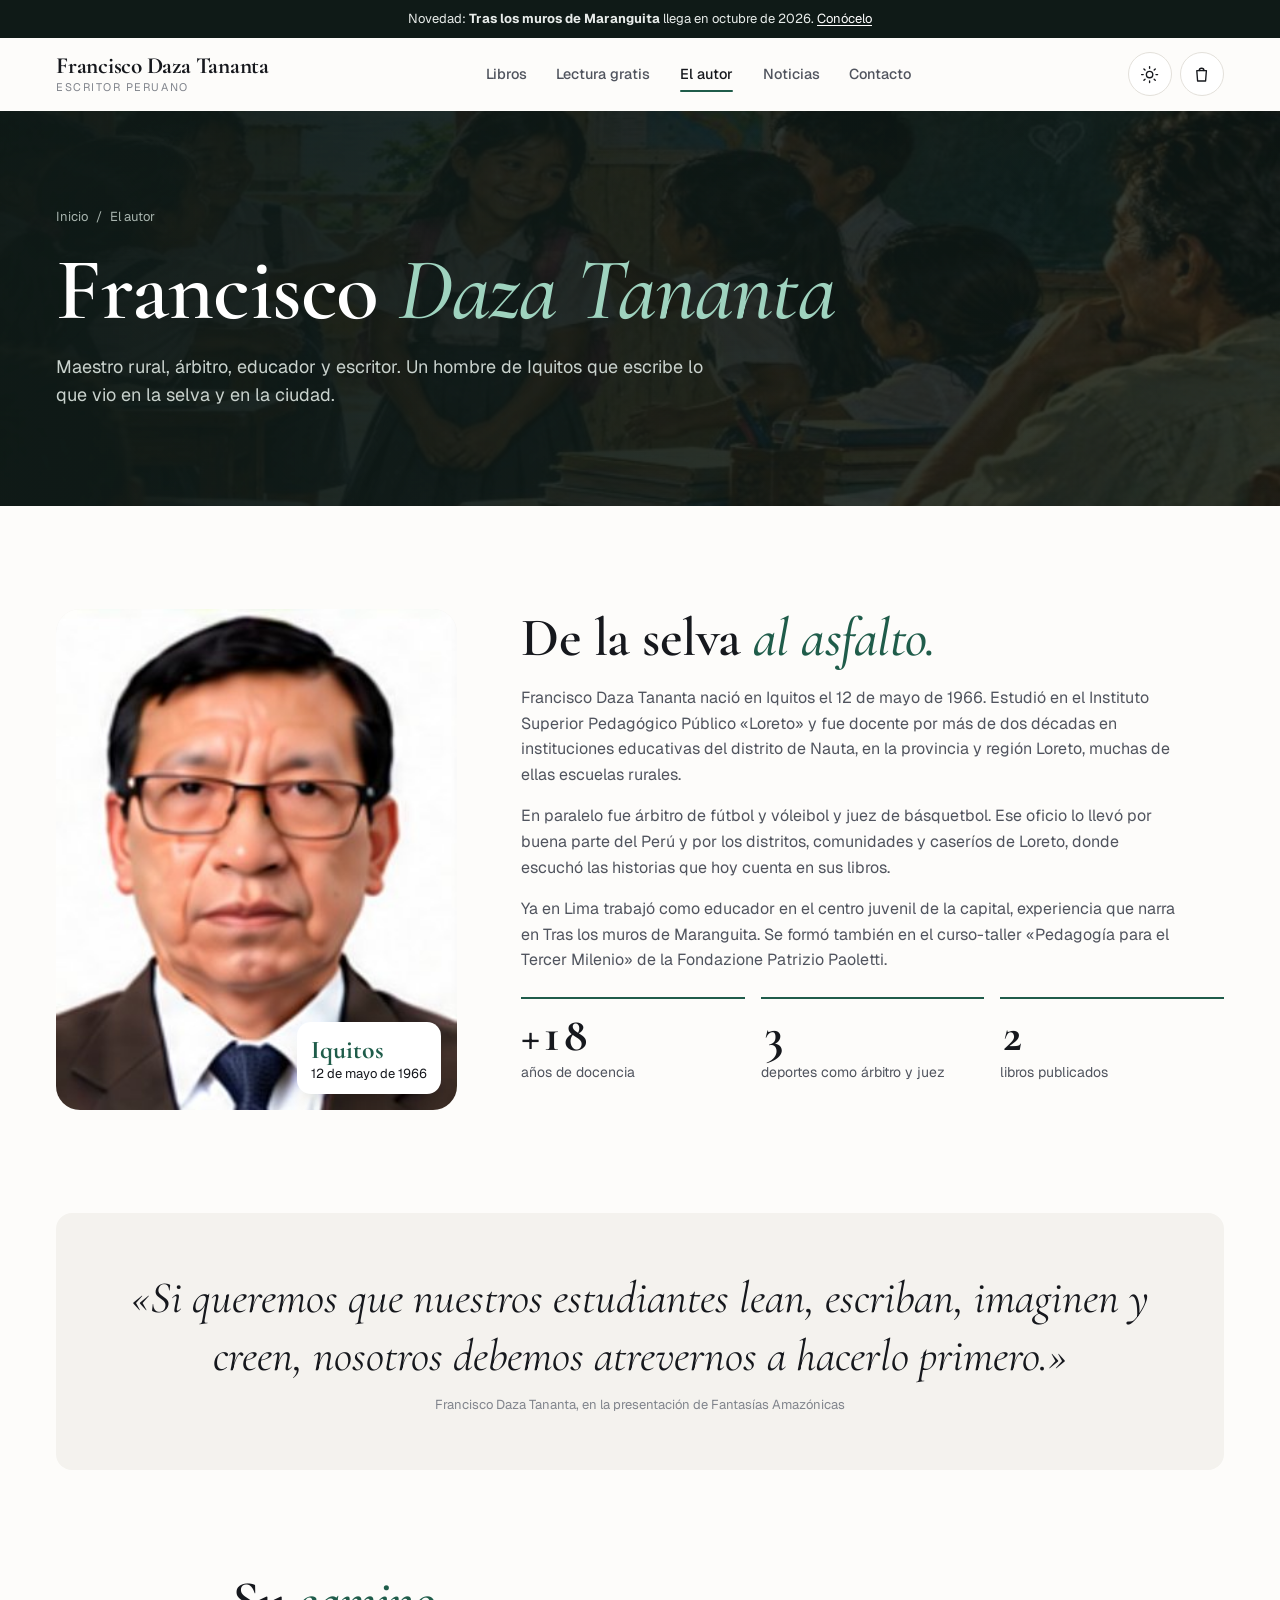
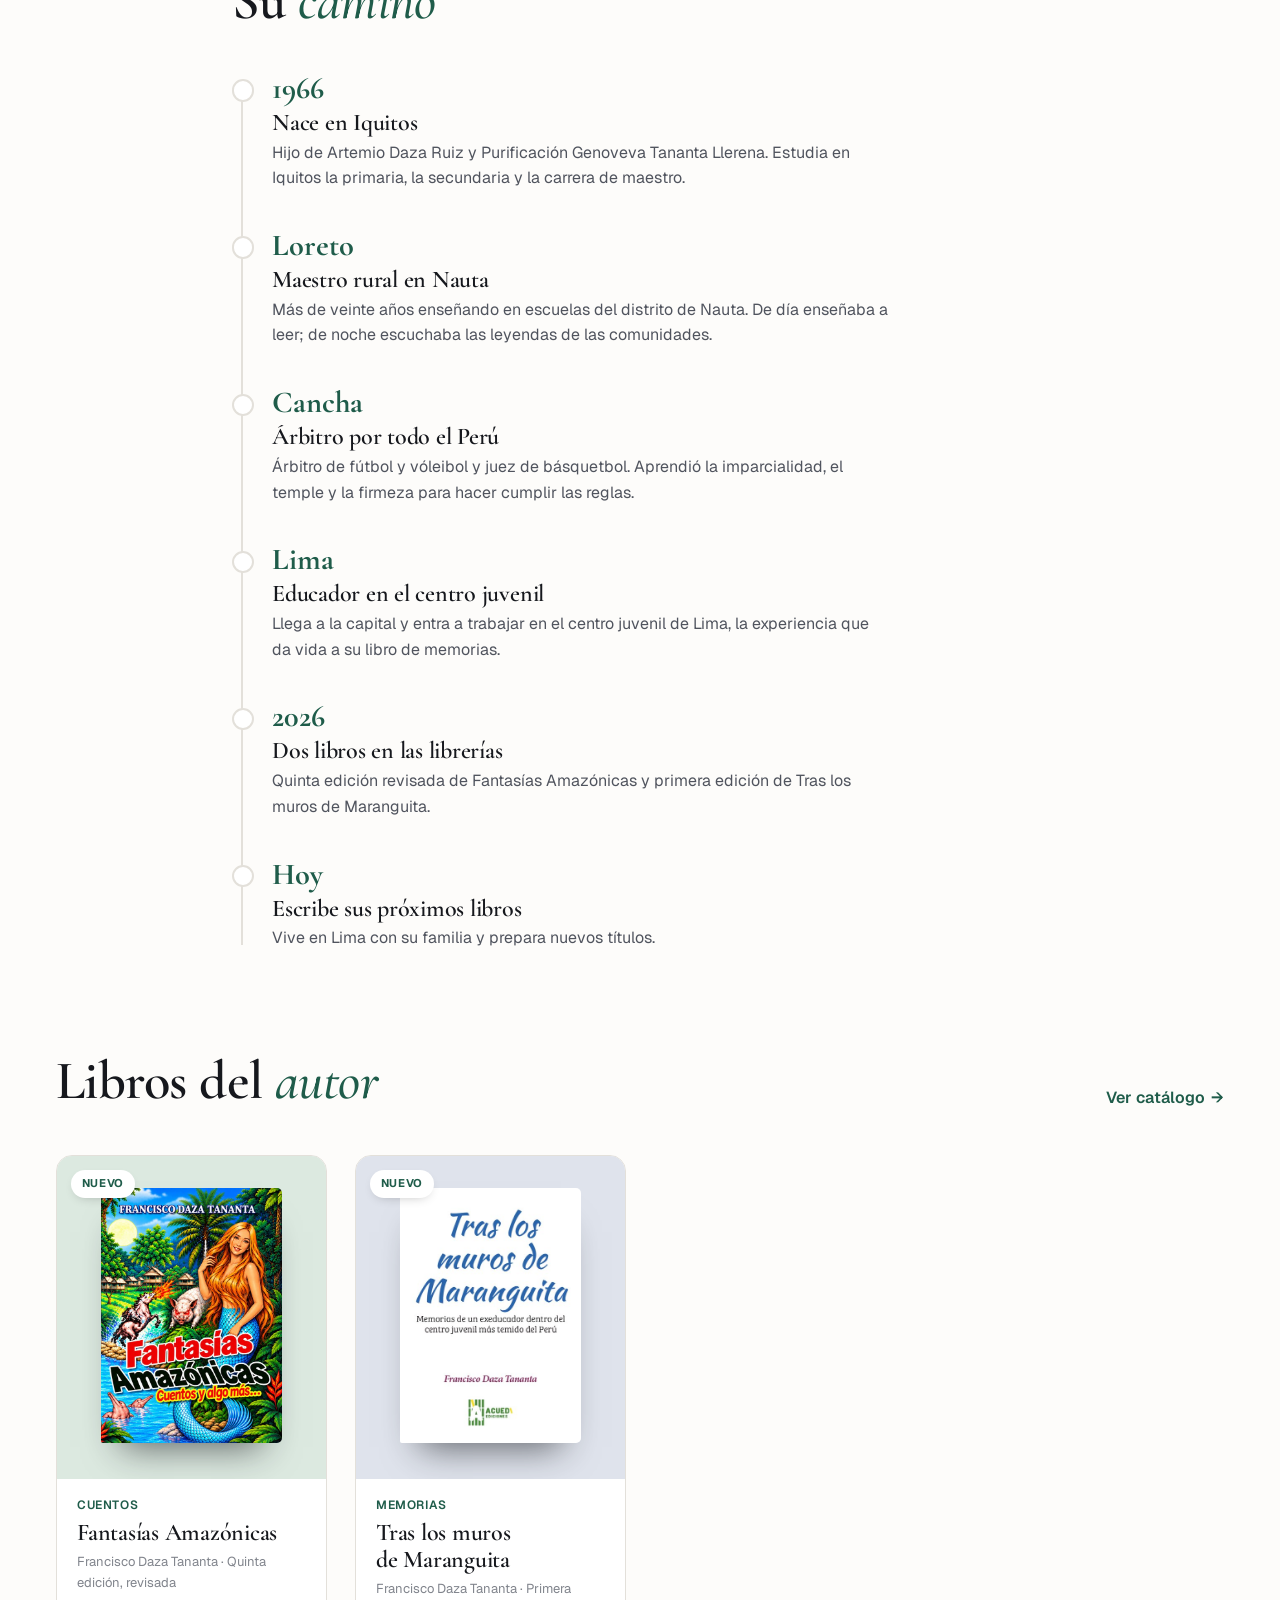
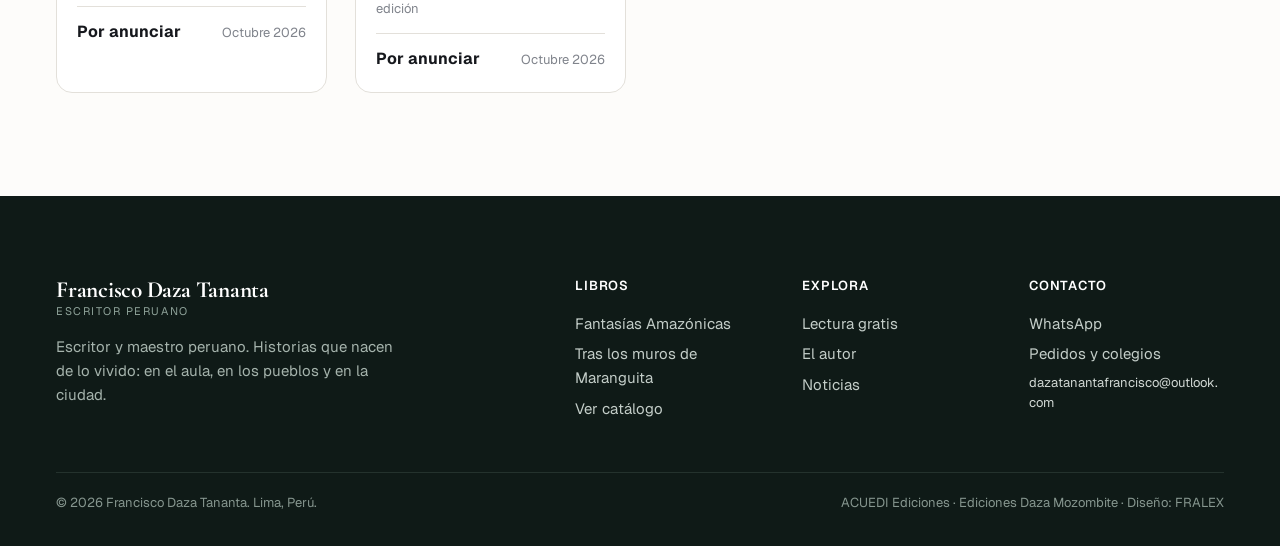
==== autor.html @ 6473852d "Corrige errores visuales, táctiles y de animación Arregla la franja de ventajas en celular, los boto" ====
<!doctype html>
<html lang="es">
<head>
<meta charset="utf-8">
<meta name="viewport" content="width=device-width, initial-scale=1, viewport-fit=cover">
<title>El autor · Francisco Daza Tananta</title>
<meta name="description" content="Biografía de Francisco Daza Tananta: maestro rural de Loreto, árbitro, educador y escritor.">
<meta property="og:title" content="El autor · Francisco Daza Tananta">
<meta property="og:description" content="Biografía de Francisco Daza Tananta: maestro rural de Loreto, árbitro, educador y escritor.">
<meta property="og:image" content="assets/img/francisco-daza-tananta.jpg">
<link rel="icon" href="data:image/svg+xml,%3Csvg xmlns='http://www.w3.org/2000/svg' viewBox='0 0 64 64'%3E%3Crect width='64' height='64' rx='14' fill='%231F5C4A'/%3E%3Ctext x='32' y='44' font-family='Georgia' font-size='34' font-style='italic' fill='white' text-anchor='middle'%3EF%3C/text%3E%3C/svg%3E">
<link rel="preconnect" href="https://fonts.googleapis.com">
<link rel="preconnect" href="https://fonts.gstatic.com" crossorigin>
<link rel="stylesheet" href="https://fonts.googleapis.com/css2?family=Cormorant+Garamond:ital,wght@0,500;0,600;0,700;1,500;1,600&family=EB+Garamond:ital,wght@0,400;1,400&family=Geist:wght@400;500;600;700&display=swap">
<link rel="stylesheet" href="assets/css/styles.css">
<script>try{var t=localStorage.getItem("fdt-tema");if(t)document.documentElement.setAttribute("data-theme",t);}catch(e){}</script>
<meta name="page" content="autor">
</head>
<body data-page="autor">
<div id="topSentinel" style="position:absolute;top:0;height:1px;width:1px"></div>
<div class="notice">Novedad: <b>Tras los muros de Maranguita</b> llega en octubre de 2026. <a href="libro.html#tras-los-muros-de-maranguita">Conócelo</a></div>
<header class="nav">
  <div class="wrap">
    <a class="logo" href="index.html"><b>Francisco Daza Tananta</b><span>Escritor peruano</span></a>
    <nav class="menu" aria-label="Principal"><a href="libros.html">Libros</a><a href="leer.html">Lectura gratis</a><a href="autor.html" aria-current="page">El autor</a><a href="noticias.html">Noticias</a><a href="contacto.html">Contacto</a></nav>
    <div class="tools">
      <button class="icon-btn theme-btn" type="button" data-theme-toggle aria-label="Cambiar entre modo claro y oscuro"><svg class="sun" viewBox="0 0 24 24" fill="none" stroke="currentColor" stroke-width="1.7" stroke-linecap="round"><circle cx="12" cy="12" r="4"/><path d="M12 2v2M12 20v2M4.9 4.9l1.4 1.4M17.7 17.7l1.4 1.4M2 12h2M20 12h2M4.9 19.1l1.4-1.4M17.7 6.3l1.4-1.4"/></svg><svg class="moon" viewBox="0 0 24 24" fill="none" stroke="currentColor" stroke-width="1.7" stroke-linecap="round" stroke-linejoin="round"><path d="M20 14.5A8 8 0 1 1 9.5 4a6.5 6.5 0 0 0 10.5 10.5z"/></svg></button>
      <button class="icon-btn" type="button" data-open-drawer="bag" aria-label="Ver mi pedido"><svg viewBox="0 0 24 24" fill="none" stroke="currentColor" stroke-width="1.7" stroke-linecap="round" stroke-linejoin="round"><path d="M6 7h12l-1 13H7L6 7z"/><path d="M9 7a3 3 0 0 1 6 0"/></svg><span class="count" id="bagCount">0</span></button>
      <button class="icon-btn burger" type="button" data-open-drawer="menu" aria-label="Abrir menú"><svg viewBox="0 0 24 24" fill="none" stroke="currentColor" stroke-width="1.8" stroke-linecap="round"><path d="M4 7h16M4 12h16M4 17h10"/></svg></button>
    </div>
  </div>
</header>
<div class="drawer" id="drawer-menu" inert>
  <div class="bd" data-close-drawer></div>
  <aside class="panel" aria-label="Menú">
    <div class="drawer-head"><h3>Menú</h3><button class="icon-btn" type="button" data-close-drawer aria-label="Cerrar"><svg viewBox="0 0 24 24" fill="none" stroke="currentColor" stroke-width="1.8" stroke-linecap="round"><path d="M6 6l12 12M18 6L6 18"/></svg></button></div>
    <nav class="mnav"><a href="index.html">Inicio<span>01</span></a><a href="libros.html">Libros<span>02</span></a><a href="leer.html">Lectura gratis<span>03</span></a><a href="autor.html" aria-current="page">El autor<span>04</span></a><a href="noticias.html">Noticias<span>05</span></a><a href="contacto.html">Contacto<span>06</span></a></nav>
    <div style="margin-top:auto;padding-top:2rem"><a class="btn btn-acc" style="width:100%" data-wa-general href="#">Escríbenos por WhatsApp</a></div>
  </aside>
</div>
<div class="drawer" id="drawer-bag" inert>
  <div class="bd" data-close-drawer></div>
  <aside class="panel" aria-label="Tu pedido">
    <div class="drawer-head"><h3>Tu pedido</h3><button class="icon-btn" type="button" data-close-drawer aria-label="Cerrar"><svg viewBox="0 0 24 24" fill="none" stroke="currentColor" stroke-width="1.8" stroke-linecap="round"><path d="M6 6l12 12M18 6L6 18"/></svg></button></div>
    <div class="bag-list" id="bagList"></div>
    <div class="bag-foot" id="bagFoot" hidden>
      <div class="bag-total"><span>Total</span><span id="bagTotal"></span></div>
      <p class="fine">Al enviar, se abre WhatsApp con tu pedido escrito. Ahí coordinamos el pago y la entrega.</p>
      <button class="btn btn-acc" type="button" id="sendOrder">Enviar pedido por WhatsApp</button>
      <button class="btn btn-line" type="button" data-close-drawer>Seguir viendo libros</button>
    </div>
  </aside>
</div>
<section class="phead"><img src="assets/img/escuela-rural.jpg" alt=""><div class="wrap"><nav class="crumbs" aria-label="Ruta"><a href="index.html">Inicio</a><span>/</span><span>El autor</span></nav><h1>Francisco <em>Daza Tananta</em></h1><p>Maestro rural, árbitro, educador y escritor. Un hombre de Iquitos que escribe lo que vio en la selva y en la ciudad.</p></div></section>
<main>
  <section class="sec"><div class="wrap author">
    <figure class="ph" style="margin:0" data-rv><img src="assets/img/francisco-daza-tananta.jpg" alt="Retrato de Francisco Daza Tananta."><div class="stamp"><b>Iquitos</b>12 de mayo de 1966</div></figure>
    <div data-rv data-d="1">
      <h2>De la selva <em>al asfalto.</em></h2>
      <div class="bio">
        <p>Francisco Daza Tananta nació en Iquitos el 12 de mayo de 1966. Estudió en el Instituto Superior Pedagógico Público «Loreto» y fue docente por más de dos décadas en instituciones educativas del distrito de Nauta, en la provincia y región Loreto, muchas de ellas escuelas rurales.</p>
        <p>En paralelo fue árbitro de fútbol y vóleibol y juez de básquetbol. Ese oficio lo llevó por buena parte del Perú y por los distritos, comunidades y caseríos de Loreto, donde escuchó las historias que hoy cuenta en sus libros.</p>
        <p>Ya en Lima trabajó como educador en el centro juvenil de la capital, experiencia que narra en Tras los muros de Maranguita. Se formó también en el curso-taller «Pedagogía para el Tercer Milenio» de la Fondazione Patrizio Paoletti.</p>
      </div>
      <div class="stats">
        <div><b data-count="20" data-pre="+">+20</b><span>años de docencia</span></div>
        <div><b data-count="3">3</b><span>deportes como árbitro y juez</span></div>
        <div><b data-nbooks data-count="2">2</b><span>libros publicados</span></div>
      </div>
    </div>
  </div></section>

  <section class="sec tight"><div class="wrap">
    <blockquote class="pull" data-rv style="font-size:clamp(1.8rem,3.6vw,2.8rem);padding:clamp(2rem,5vw,3.5rem);text-align:center">«Si queremos que nuestros estudiantes lean, escriban, imaginen y creen, nosotros debemos atrevernos a hacerlo primero.»<cite>Francisco Daza Tananta, en la presentación de Fantasías Amazónicas</cite></blockquote>
  </div></section>

  <section class="sec tight"><div class="wrap" style="max-width:56rem">
    <div class="sec-head" data-rv><div><h2>Su <em>camino</em></h2></div></div>
    <div class="timeline" id="timeline"><div class="fill"></div>
      <div class="t-item"><b>1966</b><h3>Nace en Iquitos</h3><p>Hijo de Artemio Daza Ruiz y Purificación Genoveva Tananta Llerena. Estudia en Iquitos la primaria, la secundaria y la carrera de maestro.</p></div>
      <div class="t-item"><b>Loreto</b><h3>Maestro rural en Nauta</h3><p>Más de veinte años enseñando en escuelas del distrito de Nauta. De día enseñaba a leer; de noche escuchaba las leyendas de las comunidades.</p></div>
      <div class="t-item"><b>Cancha</b><h3>Árbitro por todo el Perú</h3><p>Árbitro de fútbol y vóleibol y juez de básquetbol. Aprendió la imparcialidad, el temple y la firmeza para hacer cumplir las reglas.</p></div>
      <div class="t-item"><b>Lima</b><h3>Educador en el centro juvenil</h3><p>Llega a la capital y entra a trabajar en el centro juvenil de Lima, la experiencia que da vida a su libro de memorias.</p></div>
      <div class="t-item"><b>2026</b><h3>Dos libros en las librerías</h3><p>Quinta edición revisada de Fantasías Amazónicas y primera edición de Tras los muros de Maranguita.</p></div>
      <div class="t-item"><b>Hoy</b><h3>Escribe sus próximos libros</h3><p>Vive en Lima con su familia y prepara nuevos títulos.</p></div>
    </div>
  </div></section>

  <section class="sec tight"><div class="wrap">
    <div class="sec-head" data-rv><div><h2>Libros del <em>autor</em></h2></div><a class="link" href="libros.html">Ver catálogo <span class="ar">→</span></a></div>
    <div class="grid" id="autorBooks"></div>
  </div></section>
</main>
<footer>
  <div class="wrap">
    <div class="foot-top">
      <div><a class="logo" href="index.html"><b>Francisco Daza Tananta</b><span>Escritor peruano</span></a><p>Escritor y maestro peruano. Historias que nacen de lo vivido: en el aula, en los pueblos y en la ciudad.</p></div>
      <div><h5>Libros</h5><div data-books-list></div><a href="libros.html">Ver catálogo</a></div>
      <div><h5>Explora</h5><a href="leer.html">Lectura gratis</a><a href="autor.html">El autor</a><a href="noticias.html">Noticias</a></div>
      <div><h5>Contacto</h5><a data-wa-general href="#">WhatsApp</a><a href="contacto.html">Pedidos y colegios</a><code data-mail></code></div>
    </div>
    <div class="foot-bottom"><span>© 2026 Francisco Daza Tananta. Lima, Perú.</span><span>ACUEDI Ediciones · Ediciones Daza Mozombite · Diseño: FRALEX</span></div>
  </div>
</footer>
<button class="totop" id="totop" type="button" aria-label="Volver arriba">↑</button>
<div class="toast" id="toast" role="status" aria-live="polite"></div>
<script src="assets/js/data.js"></script>
<script src="assets/js/app.js"></script>
</body>
</html>
---- assets/css/styles.css ----
/* =====================================================================
   ESTILOS DE LA WEB · Libros de Francisco Daza Tananta
   Librería de autor: clara, limpia, un acento verde selva.
   Radios: botones e inputs en píldora, tarjetas 16px, paneles 24px.
   ===================================================================== */

:root{
  --bg:#FDFCFA;
  --bg-2:#F4F2EE;
  --bg-3:#EAE7E1;
  --fg:#16181D;
  --fg-2:#50545E;
  --fg-3:#80848C;
  --line:#E3E0DA;
  --acc:#1F5C4A;        /* verde selva: único acento */
  --acc-hi:#174A3B;
  --acc-soft:#E3EEE8;
  --night:#0F1A17;      /* noche amazónica para bandas oscuras */
  --f-display:"Cormorant Garamond","Iowan Old Style","Palatino Linotype",Georgia,serif;
  --f-body:"Geist","Helvetica Neue",Arial,sans-serif;
  --f-read:"EB Garamond","Iowan Old Style",Georgia,serif;
  --ease:cubic-bezier(.16,1,.3,1);
  --ease-out:cubic-bezier(.23,1,.32,1);
  --ease-in-out:cubic-bezier(.77,0,.175,1);
  --surface:#FFFFFF;    /* tarjetas y campos */
  --line-2:var(--line-2);
  --acc-tx:#1F5C4A;     /* acento para textos */
  --inv-bg:#16181D; --inv-fg:#FFFFFF;
  --nav-bg:rgba(253,252,250,.92);
  --shadow:rgba(22,24,29,.4);
  --r-card:16px; --r-panel:24px;
  color-scheme:light;
}
/* ---------- Modo oscuro ---------- */
@media (prefers-color-scheme: dark){
  :root:not([data-theme="light"]){
    --bg:#0F1412; --bg-2:#161C19; --bg-3:#1E2622; --fg:#ECEFEC; --fg-2:#AAB3AE; --fg-3:#7F8984;
    --line:#26302B; --line-2:#3A4640; --surface:#151B18; --acc:#2A7A60; --acc-hi:#33906F; --acc-soft:#16261F; --acc-tx:#8FD0B5;
    --inv-bg:#ECEFEC; --inv-fg:#0F1412; --nav-bg:rgba(15,20,18,.88); --shadow:rgba(0,0,0,.7); color-scheme:dark;
  }
}
:root[data-theme="dark"]{
  --bg:#0F1412; --bg-2:#161C19; --bg-3:#1E2622; --fg:#ECEFEC; --fg-2:#AAB3AE; --fg-3:#7F8984;
  --line:#26302B; --line-2:#3A4640; --surface:#151B18; --acc:#2A7A60; --acc-hi:#33906F; --acc-soft:#16261F; --acc-tx:#8FD0B5;
  --inv-bg:#ECEFEC; --inv-fg:#0F1412; --nav-bg:rgba(15,20,18,.88); --shadow:rgba(0,0,0,.7); color-scheme:dark;
}
html{transition:background-color .4s}
body{transition:background-color .4s,color .4s}

*{box-sizing:border-box}
html{scroll-behavior:smooth;scroll-padding-top:6rem}
body{margin:0;background:var(--bg);color:var(--fg);font-family:var(--f-body);font-size:1rem;line-height:1.6;-webkit-font-smoothing:antialiased;animation:pagein .35s ease-out}
@keyframes pagein{from{opacity:0}to{opacity:1}}
body::before{content:"";position:fixed;inset:0 0 auto;height:env(safe-area-inset-top,0px);z-index:90;background:var(--bg)}
a{color:inherit;text-decoration:none}
img{display:block;max-width:100%}
main{overflow-x:clip}
h1,h2,h3,h4{font-family:var(--f-display);font-weight:600;margin:0;line-height:1.05;letter-spacing:-.01em;text-wrap:balance}
h1 em,h2 em,h3 em{font-style:italic;font-weight:500;color:var(--acc-tx)}
p{margin:0}
button{font:inherit}
:focus-visible{outline:2px solid var(--acc);outline-offset:3px;border-radius:8px}
[hidden]{display:none!important}

.wrap{max-width:78rem;margin:0 auto;padding-left:max(20px,env(safe-area-inset-left,0px));padding-right:max(20px,env(safe-area-inset-right,0px))}
@media (min-width:768px){.wrap{padding-left:max(40px,env(safe-area-inset-left,0px));padding-right:max(40px,env(safe-area-inset-right,0px))}}
.sec{padding-block:clamp(4rem,8vw,6.5rem)}
.sec.tight{padding-top:0}
.kicker{font-size:.8125rem;font-weight:600;letter-spacing:.06em;text-transform:uppercase;color:var(--acc-tx)}
.muted{color:var(--fg-2)}
.lead{font-size:1.125rem;color:var(--fg-2);max-width:56ch}
.sec-head{display:flex;justify-content:space-between;align-items:end;gap:1.25rem;flex-wrap:wrap;margin-bottom:clamp(1.75rem,4vw,2.75rem)}
.sec-head h2{font-size:clamp(2.1rem,4.4vw,3.4rem)}
.sec-head .lead{max-width:52ch}
.sec-head:has(.lead){flex-direction:column;align-items:flex-start;gap:.9rem}
.link{font-weight:600;color:var(--acc-tx);display:inline-flex;align-items:center;gap:.4rem}
.link .ar{transition:transform 200ms var(--ease-out)}
@media (hover:hover){.link:hover .ar{transform:translateX(4px)}}

/* ---------- Botones ---------- */
.btn{display:inline-flex;align-items:center;justify-content:center;gap:.55rem;min-height:3.1rem;padding:0 1.4rem;border-radius:999px;font:600 .9375rem var(--f-body);line-height:1.2;white-space:nowrap;cursor:pointer;border:1px solid transparent;transition:transform 160ms var(--ease-out),background-color 200ms ease,border-color 200ms ease,color 200ms ease,box-shadow 200ms ease;position:relative}
.btn:active{transform:scale(.97)}
.btn-acc{background:var(--acc);color:#fff;box-shadow:0 10px 24px -14px rgba(31,92,74,.7)}
@media (hover:hover) and (pointer:fine){.btn-acc:hover{background:var(--acc-hi);box-shadow:0 16px 30px -16px rgba(31,92,74,.8)}.btn-line:hover{border-color:var(--fg)}.btn-light:hover{background:#F1F3F2}.btn-ghost-light:hover{background:rgba(255,255,255,.12)}}
.btn-line{border-color:var(--line-2);color:var(--fg);background:var(--surface)}
.btn-light{background:#FFFFFF;color:#16181D}
.btn-ghost-light{border-color:rgba(255,255,255,.45);color:#fff;background:transparent}
.btn-sm{min-height:2.5rem;padding:0 1rem;font-size:.875rem}
.btn svg{width:1.15em;height:1.15em;flex:none}
.ctas{display:flex;flex-wrap:wrap;gap:.75rem}

/* ---------- Aviso superior ---------- */
.notice{background:var(--night);color:#E8ECEA;font-size:.8125rem;text-align:center;padding:.55rem 1rem}
.notice a{color:#fff;text-decoration:underline;text-underline-offset:2px}

/* ---------- Cabecera ---------- */
.nav{position:sticky;top:env(safe-area-inset-top,0px);z-index:60;background:var(--nav-bg);backdrop-filter:blur(12px) saturate(140%);-webkit-backdrop-filter:blur(12px) saturate(140%);border-bottom:1px solid transparent;transition:border-color .3s,box-shadow .3s}
.nav.scrolled{border-bottom-color:var(--line);box-shadow:0 8px 24px -20px rgba(22,24,29,.35)}
.nav .wrap{height:4.5rem;display:flex;align-items:center;justify-content:space-between;gap:1rem}
.logo{display:flex;flex-direction:column;line-height:1}
.logo b{font-family:var(--f-display);font-weight:700;font-size:1.45rem;letter-spacing:-.01em}
.logo span{font-size:.6875rem;letter-spacing:.14em;text-transform:uppercase;color:var(--fg-3);margin-top:.25rem}
.menu{display:flex;align-items:center;gap:.25rem}
.menu a{position:relative;padding:.5rem .8rem;font-size:.9rem;font-weight:500;color:var(--fg-2);border-radius:999px;transition:color .2s,background .2s}
.menu a:hover{color:var(--fg);background:var(--bg-2)}
.menu a[aria-current="page"]{color:var(--fg)}
.menu a[aria-current="page"]::after{content:"";position:absolute;left:.8rem;right:.8rem;bottom:.15rem;height:2px;border-radius:2px;background:var(--acc)}
.tools{display:flex;align-items:center;gap:.5rem}
.icon-btn{position:relative;width:2.75rem;height:2.75rem;border-radius:50%;border:1px solid var(--line);background:var(--surface);display:grid;place-items:center;cursor:pointer;color:var(--fg);transition:border-color 200ms ease,transform 160ms var(--ease-out)}
.icon-btn:active{transform:scale(.94)}
@media (hover:hover){.icon-btn:hover{border-color:var(--fg)}}
.icon-btn svg{width:1.2rem;height:1.2rem}
.count{position:absolute;top:-.3rem;right:-.3rem;min-width:1.3rem;height:1.3rem;padding:0 .3rem;border-radius:999px;background:var(--acc);color:#fff;font-size:.7rem;font-weight:700;display:grid;place-items:center;transform:scale(0);transition:transform .35s var(--ease)}
.count.on{transform:scale(1)}
.count.bump{animation:bump .5s var(--ease)}
@keyframes bump{40%{transform:scale(1.35)}}
.burger{display:none}
@media (max-width:1020px){
  .menu{display:none}
  .burger{display:grid}
  .logo b{font-size:1.2rem}
  .logo span{display:none}
}

/* ---------- Menú móvil ---------- */
.drawer{position:fixed;inset:0;z-index:100;pointer-events:none}
.drawer .bd{position:absolute;inset:0;background:rgba(15,26,23,.45);opacity:0;transition:opacity .35s}
.drawer .panel{position:absolute;top:0;bottom:0;right:0;width:min(24rem,88vw);background:var(--bg);transform:translateX(100%);transition:transform 380ms cubic-bezier(.32,.72,0,1);display:flex;flex-direction:column;padding:calc(1.25rem + env(safe-area-inset-top,0px)) calc(1.5rem + env(safe-area-inset-right,0px)) calc(1.5rem + env(safe-area-inset-bottom,0px)) 1.5rem;overflow:auto}
.drawer.open{pointer-events:auto}
.drawer.open .bd{opacity:1}
.drawer.open .panel{transform:none}
.drawer-head{display:flex;justify-content:space-between;align-items:center;margin-bottom:1.5rem}
.drawer-head h3{font-size:1.6rem}
.mnav{display:grid;gap:.25rem}
.mnav a{font-family:var(--f-display);font-size:1.9rem;font-weight:600;padding:.35rem 0;border-bottom:1px solid var(--line);display:flex;justify-content:space-between;align-items:center;opacity:0;transform:translateX(20px);transition:opacity .4s var(--ease),transform .4s var(--ease),color .2s}
.drawer.open .mnav a{opacity:1;transform:none}
.mnav a[aria-current="page"]{color:var(--acc-tx)}
.mnav a span{font-family:var(--f-body);font-size:.8rem;color:var(--fg-3);font-weight:400}

/* ---------- Bolsa de pedido ---------- */
.bag-list{display:grid;gap:1rem;flex:1;align-content:start}
.bag-item{display:grid;grid-template-columns:4rem minmax(0,1fr) auto;gap:1rem;align-items:center;padding-bottom:1rem;border-bottom:1px solid var(--line);animation:slidein .4s var(--ease)}
@keyframes slidein{from{opacity:0;transform:translateX(16px)}to{opacity:1;transform:none}}
.bag-item img{width:4rem;aspect-ratio:.71;object-fit:cover;border-radius:2px 5px 5px 2px;box-shadow:0 10px 18px -12px rgba(0,0,0,.5)}
.bag-item b{font-family:var(--f-display);font-size:1.2rem;line-height:1.15;display:block}
.bag-item small{color:var(--fg-3);font-size:.8125rem}
.qty{display:flex;align-items:center;border:1px solid var(--line);border-radius:999px;margin-top:.45rem;width:max-content}
.qty button{width:2rem;height:2rem;border:0;background:none;cursor:pointer;font-size:1rem;color:var(--fg)}
.qty span{min-width:1.5rem;text-align:center;font-weight:600;font-size:.9rem}
.bag-item .rm{border:0;background:none;color:var(--fg-3);cursor:pointer;font-size:.8125rem;text-decoration:underline}
.bag-empty{text-align:center;padding:3rem 1rem;color:var(--fg-2);display:grid;gap:1rem;justify-items:center}
.bag-empty b{font-family:var(--f-display);font-size:1.6rem;color:var(--fg)}
.bag-foot{border-top:1px solid var(--line);padding-top:1.25rem;display:grid;gap:.75rem}
.bag-total{display:flex;justify-content:space-between;font-weight:600}
.bag-foot .btn{width:100%}

/* ---------- Toast ---------- */
.toast{will-change:transform;position:fixed;left:50%;bottom:calc(1.5rem + env(safe-area-inset-bottom,0px));z-index:120;transform:translate(-50%,140%);background:var(--inv-bg);color:var(--inv-fg);padding:.85rem 1.25rem;border-radius:999px;font-size:.9rem;display:flex;gap:.9rem;align-items:center;box-shadow:0 18px 40px -16px rgba(0,0,0,.5);transition:transform .5s var(--ease);max-width:calc(100% - 32px)}
.toast.show{transform:translate(-50%,0);visibility:visible;transition:transform .5s var(--ease),visibility 0s}
.toast:not(.show){visibility:hidden;transition:transform .5s var(--ease),visibility 0s .5s}
.toast button{border:0;background:none;color:var(--acc-tx);font-weight:600;cursor:pointer;white-space:nowrap}

/* ---------- Libro 3D ---------- */
.book3d{position:relative;width:min(100%,18rem);aspect-ratio:.71;transform-style:preserve-3d;transform:rotateY(var(--ry,-18deg)) rotateX(var(--rx,3deg));transition:transform .8s var(--ease);will-change:transform}
.book3d.tilting{transition:transform .15s linear}
.book3d .front{position:absolute;inset:0;border-radius:2px 7px 7px 2px;overflow:hidden;box-shadow:0 45px 65px -28px rgba(15,26,23,.6)}
.book3d .front img{width:100%;height:100%;object-fit:cover}
.book3d .front::after{content:"";position:absolute;inset:0;background:linear-gradient(90deg,rgba(0,0,0,.3) 0,rgba(255,255,255,.2) 2.2%,rgba(0,0,0,0) 6%),linear-gradient(115deg,rgba(255,255,255,0) 40%,rgba(255,255,255,.18) 50%,rgba(255,255,255,0) 60%);background-size:100% 100%,250% 100%;background-position:0 0,var(--shine,120%) 0;transition:background-position .8s var(--ease)}
.book3d .pages{position:absolute;top:1.4%;bottom:1.4%;right:0;width:28px;transform:translateX(14px) rotateY(90deg);background:repeating-linear-gradient(90deg,#f3f0e9 0 2px,#ddd8cc 2px 3px)}
.stage{perspective:1800px;display:grid;place-items:center;width:100%}

/* ---------- Portada de inicio ---------- */
.hero{position:relative;overflow:hidden;background:var(--night);color:#fff;isolation:isolate}
.hero-bg{position:absolute;inset:0;z-index:-1}
.hero-bg img{position:absolute;inset:0;width:100%;height:100%;object-fit:cover;opacity:0;transform:scale(1.08);transition:opacity 1.2s var(--ease),transform 8s linear}
.hero-bg img.on{opacity:.55;transform:scale(1)}
.hero-bg::after{content:"";position:absolute;inset:0;background:linear-gradient(90deg,rgba(15,26,23,.95) 0%,rgba(15,26,23,.78) 42%,rgba(15,26,23,.35) 100%),linear-gradient(0deg,rgba(15,26,23,.85),rgba(15,26,23,0) 45%)}
.hero .wrap{display:grid;grid-template-columns:minmax(0,7fr) minmax(0,5fr);gap:clamp(2rem,5vw,4rem);align-items:center;min-height:min(86dvh,46rem);padding-block:clamp(3rem,7vw,5rem) clamp(5rem,8vw,6rem)}
.hero-copy{display:grid;gap:1.25rem;align-content:center}
.hero .badge{justify-self:start;font-size:.75rem;font-weight:700;letter-spacing:.08em;text-transform:uppercase;padding:.4rem .85rem;border-radius:999px;background:rgba(255,255,255,.12);border:1px solid rgba(255,255,255,.25);backdrop-filter:blur(6px)}
.hero h1{font-size:clamp(3rem,7.2vw,6.4rem);line-height:.92;color:#fff}
.hero h1 .ln{display:block;overflow:hidden;padding-bottom:.06em}
.hero h1 .ln > span{display:inline-block;transform:translateY(105%);transition:transform 1s var(--ease)}
.hero .in h1 .ln > span{transform:none}
.hero .sub{font-family:var(--f-display);font-style:italic;font-size:clamp(1.25rem,2.2vw,1.65rem);color:#D7DED9;max-width:34ch;line-height:1.3}
.hero .hook{color:#C3CCC7;max-width:44ch;font-size:1.0625rem}
.hero .price-line{display:flex;align-items:baseline;gap:.75rem;flex-wrap:wrap}
.hero .price-line b{font-size:1.4rem}
.hero .price-line span{font-size:.875rem;color:#A9B5AF}
.hero-copy > *{opacity:0;transform:translateY(16px);transition:opacity .7s var(--ease),transform .7s var(--ease)}
.hero .in .hero-copy > *{opacity:1;transform:none}
.hero .in .hero-copy > *:nth-child(2){transition-delay:.05s}
.hero .in .hero-copy > *:nth-child(3){transition-delay:.15s}
.hero .in .hero-copy > *:nth-child(4){transition-delay:.22s}
.hero .in .hero-copy > *:nth-child(5){transition-delay:.29s}
.hero .in .hero-copy > *:nth-child(6){transition-delay:.36s}
.hero .stage .book3d{width:min(100%,19rem);opacity:0;transform:rotateY(-40deg) translateX(40px);transition:opacity .9s var(--ease),transform 1.1s var(--ease)}
.hero .in .stage .book3d{opacity:1;transform:rotateY(var(--ry,-18deg)) rotateX(var(--rx,3deg))}
.hero .in .stage .book3d.tilting{transition:transform .15s linear,opacity .9s}
.hero-ctrl{position:absolute;left:0;right:0;bottom:1.5rem}
.hero-ctrl .wrap{min-height:0;padding-block:0;display:flex;justify-content:space-between;align-items:center;gap:1rem}
.prog{display:flex;gap:.5rem}
.prog button{width:3rem;height:3px;border:0;padding:0;border-radius:3px;background:rgba(255,255,255,.25);cursor:pointer;position:relative;overflow:hidden}
.prog button i{position:absolute;inset:0;background:var(--surface);transform:scaleX(0);transform-origin:left}
.prog button.on i{animation:prog var(--dur,8s) linear forwards}
.paused .prog button.on i{animation-play-state:paused}
@keyframes prog{to{transform:scaleX(1)}}
.arrows{display:flex;gap:.5rem}
.arrows button{width:2.75rem;height:2.75rem;border-radius:50%;border:1px solid rgba(255,255,255,.3);background:rgba(255,255,255,.06);color:#fff;cursor:pointer;font-size:1.05rem;transition:background .2s}
.arrows button:hover{background:rgba(255,255,255,.18)}
@media (max-width:860px){
  .hero .wrap{grid-template-columns:1fr;min-height:0;padding-top:2rem;gap:1.5rem}
  .hero .stage{order:-1}
  .hero .stage .book3d{width:12.5rem}
  .hero-bg::after{background:linear-gradient(0deg,rgba(15,26,23,.96) 30%,rgba(15,26,23,.6) 70%,rgba(15,26,23,.45))}
}

/* ---------- Franja de valores ---------- */
.values{display:grid;grid-template-columns:repeat(4,minmax(0,1fr));border-bottom:1px solid var(--line)}
.values > div{padding:1.5rem 1.25rem;display:flex;gap:.9rem;align-items:center;border-right:1px solid var(--line)}
.values > div:last-child{border-right:0}
.values svg{width:1.6rem;height:1.6rem;color:var(--acc-tx);flex:none}
.values b{display:block;font-size:.9375rem;line-height:1.3}
.values span{font-size:.8125rem;color:var(--fg-3)}
@media (max-width:900px){.values{grid-template-columns:1fr 1fr}.values > div:nth-child(2){border-right:0}.values > div:nth-child(-n+2){border-bottom:1px solid var(--line)}}
@media (max-width:520px){.values{grid-template-columns:1fr}.values > div{border-right:0;border-bottom:1px solid var(--line)}}

/* ---------- Tarjetas de libro ---------- */
.grid{display:grid;grid-template-columns:repeat(auto-fill,minmax(15.5rem,1fr));gap:clamp(1rem,2.5vw,1.75rem)}
.card{display:grid;grid-template-rows:auto 1fr;background:var(--surface);border:1px solid var(--line);border-radius:var(--r-card);overflow:hidden;transition:box-shadow 300ms ease,transform 300ms var(--ease-out);position:relative}
@media (hover:hover){.card:hover{box-shadow:0 26px 50px -30px var(--shadow);transform:translateY(-4px)}}
.card .cv{position:relative;background:var(--tint,var(--bg-2));padding:2rem 2.75rem 2.25rem;display:grid;place-items:center;overflow:hidden}
.card .cv img{width:100%;aspect-ratio:.71;object-fit:cover;border-radius:2px 5px 5px 2px;box-shadow:0 24px 34px -20px rgba(22,24,29,.65);transition:transform .7s var(--ease)}
@media (hover:hover){.card:hover .cv img{transform:translateY(-6px) rotate(-1.5deg) scale(1.02)}}
.card .quick{position:absolute;left:1rem;right:1rem;bottom:1rem;display:flex;gap:.5rem;opacity:0;transform:translateY(8px);transition:opacity 200ms ease,transform 250ms var(--ease-out)}
.card:hover .quick,.card:focus-within .quick{opacity:1;transform:none}
.card .quick .btn{flex:1}
.card .pill{position:absolute;top:.9rem;left:.9rem;z-index:1;box-shadow:0 4px 12px -6px rgba(0,0,0,.3);font-size:.7rem;font-weight:700;letter-spacing:.06em;text-transform:uppercase;background:var(--surface);color:var(--acc-tx);padding:.3rem .65rem;border-radius:999px}
.card .body{padding:1.1rem 1.25rem 1.3rem;display:grid;gap:.3rem;align-content:start}
.card .cat{font-size:.75rem;font-weight:600;color:var(--acc-tx);text-transform:uppercase;letter-spacing:.05em}
.card h3{font-size:1.5rem;line-height:1.12}
.card h3 a::after{content:"";position:absolute;inset:0;z-index:0}
.card .cv,.card .quick{z-index:1}
.card .by{font-size:.8125rem;color:var(--fg-3)}
.card .pr{display:flex;flex-wrap:wrap;justify-content:space-between;align-items:baseline;gap:.25rem .75rem;margin-top:.5rem;padding-top:.75rem;border-top:1px solid var(--line)}
.card .pr b{font-size:1rem;white-space:nowrap}
.card .tacts{display:none;margin-top:.75rem}
.card .tacts .btn{width:100%;position:relative;z-index:1}
.card .pr span{font-size:.8125rem;color:var(--fg-3)}
.card.soon{background:var(--bg-2);border-style:dashed}
.card.soon .cv{background:transparent;min-height:17rem}
.card.soon .cv span{font-family:var(--f-display);font-style:italic;font-size:1.6rem;color:var(--fg-3);text-align:center;line-height:1.2}
@media (hover:none),(pointer:coarse){.card .quick{display:none}.card .tacts{display:block}}
@media (max-width:600px){.grid{grid-template-columns:repeat(2,minmax(0,1fr));gap:.85rem}.card .cv{padding:1.1rem 1.25rem}.card h3{font-size:1.15rem}.card .body{padding:.9rem}.card .quick{flex-direction:column}}

/* ---------- Banda de lectura gratis ---------- */
.band{position:relative;border-radius:var(--r-panel);overflow:hidden;background:var(--night);color:#fff;display:grid;grid-template-columns:minmax(0,6fr) minmax(0,5fr);isolation:isolate}
.band .bgimg{position:absolute;inset:0;z-index:-1}
.band .bgimg img{width:100%;height:100%;object-fit:cover;opacity:.45;transform:scale(1.05);transition:transform 6s var(--ease)}
.band:hover .bgimg img{transform:scale(1)}
.band .bgimg::after{content:"";position:absolute;inset:0;background:linear-gradient(90deg,rgba(15,26,23,.95),rgba(15,26,23,.6) 60%,rgba(15,26,23,.2))}
.band .txt{padding:clamp(2rem,6vw,4.5rem);display:grid;gap:1.1rem;align-content:center}
.band h2{font-size:clamp(2.2rem,4.6vw,3.6rem);color:#fff}
.band h2 em{color:#9FD3BF}
.band p{color:#C9D2CD;max-width:46ch}
.band blockquote{margin:0;font-family:var(--f-read);font-style:italic;font-size:1.25rem;line-height:1.5;color:#E3E8E5;border-left:2px solid #9FD3BF;padding-left:1rem;max-width:42ch}
@media (max-width:860px){.band{grid-template-columns:1fr}.band .bgimg::after{background:linear-gradient(0deg,rgba(15,26,23,.95) 40%,rgba(15,26,23,.6))}}

/* ---------- Criaturas (inicio y universo) ---------- */
.creatures{display:grid;grid-template-columns:repeat(12,minmax(0,1fr));gap:1rem}
.creature{position:relative;border-radius:var(--r-card);overflow:hidden;min-height:22rem;color:#fff;isolation:isolate;cursor:pointer;border:0;padding:0;text-align:left;background:var(--night)}
.creature img{position:absolute;inset:0;width:100%;height:100%;object-fit:cover;z-index:-2;transition:transform 1.2s var(--ease)}
.creature::before{content:"";position:absolute;inset:0;z-index:-1;background:linear-gradient(0deg,rgba(15,26,23,.95) 0%,rgba(15,26,23,.25) 55%,rgba(15,26,23,0) 75%);transition:background .5s}
.creature:hover img{transform:scale(1.06)}
.creature .in{position:absolute;left:0;right:0;bottom:0;padding:1.4rem;display:grid;gap:.4rem}
.creature small{font-size:.75rem;letter-spacing:.06em;text-transform:uppercase;color:#9FD3BF;font-weight:600}
.creature h3{font-size:clamp(1.6rem,2.6vw,2.2rem);color:#fff}
.creature p{font-size:.9375rem;color:#D1D8D4;max-height:0;opacity:0;overflow:hidden;transition:max-height .6s var(--ease),opacity .4s}
.creature:hover p,.creature:focus-visible p,.creature.open p{max-height:12rem;opacity:1}
.creature:hover::before,.creature.open::before{background:linear-gradient(0deg,rgba(15,26,23,.97) 10%,rgba(15,26,23,.55) 70%,rgba(15,26,23,.2))}
.creatures .w4{grid-column:span 4}.creatures .w5{grid-column:span 5}.creatures .w7{grid-column:span 7}.creatures .w6{grid-column:span 6}.creatures .w8{grid-column:span 8}
@media (max-width:860px){.creatures .w4,.creatures .w5,.creatures .w7,.creatures .w6,.creatures .w8{grid-column:span 12}.creature{min-height:18rem}.creature p{max-height:12rem;opacity:1}}

/* ---------- Marquesina ---------- */
.marq{overflow:hidden;padding-block:1.6rem;border-block:1px solid var(--line);-webkit-mask-image:linear-gradient(90deg,transparent,#000 8%,#000 92%,transparent);mask-image:linear-gradient(90deg,transparent,#000 8%,#000 92%,transparent)}
.track{display:flex;gap:3.5rem;width:max-content;animation:slide 60s linear infinite}
.marq:hover .track{animation-play-state:paused}
.track span{font-family:var(--f-display);font-style:italic;font-size:clamp(1.8rem,3.4vw,2.8rem);white-space:nowrap;color:var(--fg)}
.track span i{font-style:normal;color:var(--acc-tx);margin-left:3.5rem}
@keyframes slide{to{transform:translateX(-50%)}}

/* ---------- Bloque de autor ---------- */
.author{display:grid;grid-template-columns:minmax(0,4fr) minmax(0,7fr);gap:clamp(2rem,5vw,4.5rem);align-items:center}
.author .ph{position:relative;border-radius:var(--r-panel);overflow:hidden;aspect-ratio:4/5;background:var(--bg-2)}
.author .ph img{width:100%;height:100%;object-fit:cover;object-position:50% 22%}
.author .ph .stamp{position:absolute;right:1rem;bottom:1rem;background:var(--surface);border-radius:14px;padding:.7rem .9rem;box-shadow:0 12px 30px -16px rgba(0,0,0,.4);font-size:.8125rem;line-height:1.3}
.author .ph .stamp b{display:block;font-family:var(--f-display);font-size:1.6rem;color:var(--acc-tx)}
.author h2{font-size:clamp(2.2rem,4.4vw,3.4rem)}
.author .bio{display:grid;gap:1rem;color:var(--fg-2);max-width:60ch;margin-block:1.1rem 1.5rem}
.stats{display:grid;grid-template-columns:repeat(3,minmax(0,1fr));gap:1rem;margin-block:1.5rem}
.stats div{border-top:2px solid var(--acc);padding-top:.75rem}
.stats b{display:block;font-family:var(--f-display);font-size:clamp(2.2rem,4vw,3rem);line-height:1;font-variant-numeric:tabular-nums}
.stats span{font-size:.875rem;color:var(--fg-2)}
@media (max-width:860px){.author{grid-template-columns:1fr}.author .ph{max-width:24rem}}
@media (max-width:520px){.stats{grid-template-columns:1fr}}

/* ---------- Suscripción ---------- */
.subscribe{background:var(--acc-soft);border-radius:var(--r-panel);padding:clamp(2rem,5vw,3.5rem);display:grid;grid-template-columns:minmax(0,5fr) minmax(0,6fr);gap:2rem;align-items:center}
.subscribe h2{font-size:clamp(2rem,4vw,3rem)}
@media (max-width:860px){.subscribe{grid-template-columns:1fr}}
form{display:grid;gap:.9rem}
.fields{display:grid;grid-template-columns:1fr 1fr;gap:.9rem}
@media (max-width:620px){.fields{grid-template-columns:1fr}}
.field{display:grid;gap:.35rem;min-width:0}
.field label{font-size:.8125rem;font-weight:500;color:var(--fg-2)}
.field input,.field select,.field textarea{min-height:3.1rem;border-radius:999px;border:1px solid var(--line-2);background:var(--surface);color:var(--fg);padding:0 1.2rem;font:400 1rem var(--f-body);width:100%;transition:border-color .2s,box-shadow .2s}
.field textarea{border-radius:18px;padding:.9rem 1.2rem;min-height:7rem;resize:vertical}
.field input::placeholder,.field textarea::placeholder{color:#8A8D94}
.field input:focus,.field select:focus,.field textarea:focus{outline:none;border-color:var(--acc-tx);box-shadow:0 0 0 4px rgba(31,92,74,.12)}
.err{font-size:.8125rem;color:#A8432C;min-height:1.1em}
.fine{font-size:.8125rem;color:var(--fg-3)}
.done{border:1px solid var(--line);border-radius:var(--r-card);padding:1.4rem;background:var(--surface);animation:slidein .5s var(--ease)}
.done b{display:block;font-family:var(--f-display);font-size:1.6rem;margin-bottom:.25rem}
.done p{color:var(--fg-2);font-size:.9375rem}

/* ---------- Encabezado de página interior ---------- */
.phead{position:relative;background:var(--night);color:#fff;overflow:hidden;isolation:isolate}
.phead img{position:absolute;inset:0;width:100%;height:100%;object-fit:cover;opacity:.4;z-index:-2;animation:zoomout 10s var(--ease) forwards}
@keyframes zoomout{from{transform:scale(1.1)}to{transform:scale(1)}}
.phead::after{content:"";position:absolute;inset:0;z-index:-1;background:linear-gradient(90deg,rgba(15,26,23,.95),rgba(15,26,23,.55))}
.phead .wrap{padding-block:clamp(3.5rem,8vw,6rem);display:grid;gap:1rem}
.crumbs{font-size:.8125rem;color:#A9B5AF;display:flex;gap:.5rem;flex-wrap:wrap}
.crumbs a:hover{color:#fff}
.phead h1{font-size:clamp(2.8rem,7vw,5.5rem);color:#fff;animation:rise .9s var(--ease) both}
.phead h1 em{color:#9FD3BF}
.phead p{color:#C9D2CD;max-width:54ch;font-size:1.125rem;animation:rise .9s .1s var(--ease) both}
@keyframes rise{from{opacity:0;transform:translateY(18px)}to{opacity:1;transform:none}}

/* ---------- Catálogo: herramientas ---------- */
.toolbar{display:flex;flex-wrap:wrap;gap:.75rem;align-items:center;justify-content:space-between;margin-bottom:2rem;padding:1rem;border:1px solid var(--line);border-radius:var(--r-card);background:var(--surface);position:sticky;top:5.25rem;z-index:20}
.search{position:relative;flex:1 1 16rem;min-width:0}
.search svg{position:absolute;left:1rem;top:50%;transform:translateY(-50%);width:1.1rem;height:1.1rem;color:var(--fg-3)}
.search input{width:100%;height:2.75rem;border-radius:999px;border:1px solid var(--line-2);padding:0 1rem 0 2.75rem;font:400 .9375rem var(--f-body);background:var(--bg)}
.search input:focus{outline:none;border-color:var(--acc-tx)}
.chips{display:flex;gap:.4rem;flex-wrap:wrap}
.chips button{height:2.5rem;padding:0 1rem;border-radius:999px;border:1px solid var(--line-2);background:var(--surface);color:var(--fg-2);font:500 .875rem var(--f-body);cursor:pointer;transition:background-color 200ms ease,color 200ms ease,border-color 200ms ease,transform 160ms var(--ease-out)}
.chips button:active,.az button:active,.seg button:active,.filters button:active{transform:scale(.96)}
.chips button[aria-pressed="true"]{background:var(--inv-bg);border-color:var(--inv-bg);color:var(--inv-fg)}
.sort{height:2.5rem;border-radius:999px;border:1px solid var(--line-2);padding:0 1rem;font:500 .875rem var(--f-body);background:var(--surface);color:var(--fg)}
.result{font-size:.875rem;color:var(--fg-3);margin-bottom:1rem}
.empty{grid-column:1/-1;text-align:center;padding:4rem 1rem;color:var(--fg-2)}
.empty b{display:block;font-family:var(--f-display);font-size:1.8rem;color:var(--fg);margin-bottom:.4rem}
@media (max-width:700px){.toolbar{position:static}}

/* ---------- Ficha de libro ---------- */
.pdp{display:grid;grid-template-columns:minmax(0,5fr) minmax(0,6fr);gap:clamp(2rem,5vw,4.5rem);align-items:start}
.pdp-media{position:sticky;top:6rem;border-radius:var(--r-panel);background:var(--tint,var(--bg-2));padding:clamp(2.5rem,6vw,4.5rem) 1.5rem;display:grid;place-items:center;gap:1.5rem}
.pdp-media .stage .book3d{width:min(100%,19rem)}
.pdp-media .hint{font-size:.8125rem;color:var(--fg-2)}
.pdp-info{display:grid;gap:1.25rem}
.pdp-info h1{font-size:clamp(2.6rem,5.4vw,4.4rem)}
.pdp-info .sub{font-family:var(--f-display);font-style:italic;font-weight:500;font-size:clamp(1.25rem,2vw,1.5rem);color:var(--fg-2);line-height:1.3;margin-top:-.4rem}
.pdp-info .by{color:var(--fg-2)}
.pdp-info .by a{color:var(--fg);font-weight:600;text-decoration:underline;text-decoration-color:var(--line);text-underline-offset:3px}
.buybox{border:1px solid var(--line);border-radius:var(--r-card);padding:1.25rem;background:var(--surface);display:grid;gap:1rem}
.buybox .price{display:flex;align-items:baseline;justify-content:space-between;gap:1rem;flex-wrap:wrap}
.buybox .price b{font-size:1.6rem}
.buybox .price span{font-size:.8125rem;color:var(--fg-3)}
.buybox .row{display:grid;grid-template-columns:auto 1fr 1fr;gap:.6rem;align-items:center}
.buybox .qty{margin:0;height:3.1rem}
.buybox .qty button{width:2.5rem;height:100%}
.checks{list-style:none;padding:0;margin:0;display:grid;gap:.5rem;font-size:.9rem;color:var(--fg-2)}
.checks li{display:flex;gap:.6rem;align-items:flex-start}
.checks li::before{content:"";flex:none;width:1.1rem;height:1.1rem;margin-top:.2rem;border-radius:50%;background:var(--acc-soft) url("data:image/svg+xml,%3Csvg xmlns='http://www.w3.org/2000/svg' viewBox='0 0 16 16'%3E%3Cpath d='M4 8.5l2.5 2.5L12 5.5' fill='none' stroke='%231F5C4A' stroke-width='2' stroke-linecap='round' stroke-linejoin='round'/%3E%3C/svg%3E") center/70% no-repeat}
@media (max-width:600px){.buybox .row{grid-template-columns:auto minmax(0,1fr)}.buybox .row .btn{white-space:normal;min-width:0;padding:.6rem 1rem}.buybox .row .btn-line{grid-column:1/-1}}
@media (hover:none),(pointer:coarse){.pdp-media .hint{display:none}}
.tabs{border-bottom:1px solid var(--line);display:flex;gap:.25rem;overflow-x:auto;scrollbar-width:none}
.tabs button{border:0;background:none;padding:.9rem 1rem;font:600 .9375rem var(--f-body);color:var(--fg-3);cursor:pointer;position:relative;white-space:nowrap}
.tabs button[aria-selected="true"]{color:var(--fg)}
.tabs button[aria-selected="true"]::after{content:"";position:absolute;left:1rem;right:1rem;bottom:-1px;height:2px;background:var(--acc)}
.tabpanel{padding-top:1.25rem;animation:rise .5s var(--ease)}
.syn{display:grid;gap:1rem;font-family:var(--f-read);font-size:1.1875rem;line-height:1.65;color:var(--fg-2)}
.syn p:first-child::first-letter{font-family:var(--f-display);float:left;font-size:3.6em;line-height:.8;padding:.06em .1em 0 0;color:var(--acc-tx)}
.toc{list-style:none;margin:0;padding:0;counter-reset:n;display:grid}
.toc li{counter-increment:n;display:flex;gap:1rem;padding:.75rem 0;border-bottom:1px solid var(--line)}
.toc li::before{content:counter(n,upper-roman);font-family:var(--f-display);font-style:italic;color:var(--acc-tx);min-width:2rem}
.specs{display:grid;grid-template-columns:repeat(2,minmax(0,1fr));gap:1px;background:var(--line);border:1px solid var(--line);border-radius:14px;overflow:hidden;margin:0}
.specs div{background:var(--surface);padding:.9rem 1rem}
.specs dt{font-size:.75rem;color:var(--fg-3)}
.specs dd{margin:.15rem 0 0;font-weight:500}
.pull{margin:0;padding:1.5rem;border-radius:var(--r-card);background:var(--bg-2);font-family:var(--f-display);font-style:italic;font-size:1.5rem;line-height:1.3}
.pull cite{display:block;margin-top:.75rem;font-family:var(--f-body);font-style:normal;font-size:.8125rem;color:var(--fg-3)}
.note{font-size:.8125rem;color:var(--fg-3)}
@media (max-width:900px){.pdp{grid-template-columns:1fr}.pdp-media{position:static}}

/* ---------- Lector ---------- */
.readbar{position:fixed;left:0;top:0;height:3px;background:var(--acc);z-index:95;width:0;transition:width .1s linear}
.reader-tools{display:flex;flex-wrap:wrap;gap:.75rem;justify-content:space-between;align-items:center;padding:.75rem;border:1px solid var(--line);border-radius:999px;background:var(--surface);position:sticky;top:5.25rem;z-index:20;margin-bottom:2rem}
.seg{display:flex;gap:.25rem;background:var(--bg-2);border-radius:999px;padding:.25rem}
.seg button{border:0;background:none;height:2.3rem;padding:0 1rem;border-radius:999px;cursor:pointer;font:500 .875rem var(--f-body);color:var(--fg-2);white-space:nowrap}
.seg button[aria-pressed="true"],.seg button[aria-selected="true"]{background:var(--surface);color:var(--fg);box-shadow:0 2px 8px -4px rgba(0,0,0,.25)}
@media (max-width:700px){.reader-tools{border-radius:20px;flex-direction:column;align-items:stretch;position:static}.reader-tools > div{justify-content:space-between}.reader-tools .seg{overflow-x:auto;scrollbar-width:none}.reader-tools .seg button{flex:1}}
.page{max-width:44rem;margin:0 auto;background:var(--surface);border:1px solid var(--line);border-radius:6px;padding:clamp(1.75rem,6vw,4.5rem);box-shadow:0 30px 60px -45px rgba(22,24,29,.4);transition:background .4s,color .4s}
.page.sepia{background:#F6EFE1;color:#3B3225}
.page.night{background:#16201C;color:#D8DED9;border-color:#16201C}
.page.night .p-title,.page.night .p-book{color:#fff}
.page .p-book{font-size:.8125rem;font-weight:600;letter-spacing:.06em;text-transform:uppercase;color:var(--acc-tx)}
.page .p-title{font-size:clamp(2.2rem,5vw,3.4rem);margin:.5rem 0 2rem}
.page .text{font-family:var(--f-read);font-size:var(--fs,1.25rem);line-height:1.75;display:grid;gap:1.1em}
.page .text p:first-child::first-letter{font-family:var(--f-display);float:left;font-size:3.8em;line-height:.8;padding:.06em .1em 0 0;color:var(--acc-tx)}
.page .fade{position:relative;margin-top:-6rem;height:6rem;background:linear-gradient(0deg,var(--surface),transparent)}
.page.sepia .fade{background:linear-gradient(0deg,#F6EFE1,rgba(246,239,225,0))}
.page.night .fade{background:linear-gradient(0deg,#16201C,rgba(22,32,28,0))}
.gate{max-width:44rem;margin:2rem auto 0;border-radius:var(--r-panel);background:var(--acc-soft);padding:clamp(1.5rem,4vw,2.5rem);display:grid;gap:1rem}
.gate h3{font-size:clamp(1.8rem,3.4vw,2.4rem)}

/* ---------- Universo: glosario ---------- */
.az{display:flex;flex-wrap:wrap;gap:.3rem;margin-bottom:1.5rem}
.az button{width:2.3rem;height:2.3rem;border-radius:50%;border:1px solid var(--line);background:var(--surface);cursor:pointer;font:600 .8125rem var(--f-body);color:var(--fg-2);transition:background-color 200ms ease,color 200ms ease,border-color 200ms ease,transform 160ms var(--ease-out)}
.az button[aria-pressed="true"]{background:var(--acc);border-color:var(--acc-tx);color:#fff}
.az button:disabled{opacity:.3;cursor:default}
.gloss{display:grid;grid-template-columns:repeat(auto-fill,minmax(15rem,1fr));gap:1rem}
.word{perspective:1000px;height:10rem;border:0;padding:0;background:none;cursor:pointer;text-align:left}
.word .inner{position:relative;width:100%;height:100%;transform-style:preserve-3d;transition:transform .7s var(--ease)}
.word.flip .inner{transform:rotateY(180deg)}
.word .f,.word .b{position:absolute;inset:0;border-radius:var(--r-card);backface-visibility:hidden;-webkit-backface-visibility:hidden;padding:1.25rem;display:grid;align-content:space-between}
.word .f{background:var(--surface);border:1px solid var(--line)}
.word .f b{font-family:var(--f-display);font-size:2rem;font-style:italic;font-weight:600}
.word .f small{font-size:.75rem;color:var(--fg-3);display:flex;justify-content:space-between}
.word .b{background:var(--acc);color:#fff;transform:rotateY(180deg)}
.word .b b{font-family:var(--f-display);font-size:1.3rem}
.word .b p{font-size:.95rem;line-height:1.45;color:#E2EFE9}

/* ---------- Línea de tiempo ---------- */
.timeline{position:relative;display:grid;gap:2.5rem;padding-left:2.5rem}
.timeline::before{content:"";position:absolute;left:.55rem;top:.4rem;bottom:.4rem;width:2px;background:var(--line)}
.timeline .fill{position:absolute;left:.55rem;top:.4rem;width:2px;background:var(--acc);height:0;transition:height .2s linear}
.t-item{position:relative}
.t-item::before{content:"";position:absolute;left:-2.5rem;top:.35rem;width:1.15rem;height:1.15rem;border-radius:50%;background:var(--surface);border:2px solid var(--line);transition:border-color .4s,background .4s}
.t-item.lit::before{border-color:var(--acc-tx);background:var(--acc)}
.t-item b{font-family:var(--f-display);font-size:1.9rem;line-height:1;display:block;color:var(--acc-tx)}
.t-item h3{font-size:1.5rem;margin:.35rem 0 .3rem}
.t-item p{color:var(--fg-2);max-width:56ch}

/* ---------- Noticias ---------- */
.news{display:grid;grid-template-columns:repeat(12,minmax(0,1fr));gap:1rem}
.post{grid-column:span 4;border:1px solid var(--line);border-radius:var(--r-card);background:var(--surface);padding:1.5rem;display:grid;gap:.75rem;align-content:start;transition:transform .5s var(--ease),box-shadow .4s}
.post:hover{transform:translateY(-4px);box-shadow:0 22px 44px -30px rgba(22,24,29,.4)}
.post.big{grid-column:span 8;grid-row:span 2;padding:0;overflow:hidden;align-content:stretch;grid-template-rows:minmax(14rem,1fr) auto}
.post.big .im{position:relative;overflow:hidden}
.post.big .im img{position:absolute;inset:0;width:100%;height:100%;object-fit:cover;transition:transform 1.2s var(--ease)}
.post.big:hover .im img{transform:scale(1.04)}
.post.big .tx{padding:1.75rem;display:grid;gap:.6rem}
.post .k{display:flex;justify-content:space-between;gap:1rem;font-size:.8125rem;color:var(--fg-3)}
.post .k i{font-style:normal;color:var(--acc-tx);font-weight:600}
.post h3{font-size:1.75rem;line-height:1.1}
.post.big h3{font-size:clamp(2rem,3.4vw,2.8rem)}
.post p{color:var(--fg-2);font-size:.9375rem}
@media (max-width:900px){.post,.post.big{grid-column:span 12;grid-row:auto}}

/* ---------- Contacto ---------- */
.contact{display:grid;grid-template-columns:minmax(0,5fr) minmax(0,7fr);gap:clamp(2rem,5vw,4rem);align-items:start}
.ccards{display:grid;gap:1rem}
.ccard{border:1px solid var(--line);border-radius:var(--r-card);padding:1.4rem;background:var(--surface);display:grid;gap:.4rem}
.ccard b{font-family:var(--f-display);font-size:1.5rem}
.ccard code{font:500 .9375rem var(--f-body);user-select:all;word-break:break-all}
.ccard .ctas{margin-top:.5rem}
.formbox{border:1px solid var(--line);border-radius:var(--r-panel);padding:clamp(1.5rem,4vw,2.5rem);background:var(--surface);display:grid;gap:1.25rem}
.formbox h2{font-size:clamp(2rem,3.6vw,2.6rem)}
.steps{display:grid;grid-template-columns:repeat(3,minmax(0,1fr));gap:1rem;counter-reset:s;list-style:none;padding:0;margin:0}
.steps li{counter-increment:s;background:var(--surface);border:1px solid var(--line);border-radius:var(--r-card);padding:1.5rem;display:grid;gap:.4rem;position:relative;overflow:hidden}
.steps li::before{content:counter(s);width:2.3rem;height:2.3rem;border-radius:50%;background:var(--acc);color:#fff;display:grid;place-items:center;font-weight:700;margin-bottom:.4rem}
.steps b{font-size:1.05rem}
.steps span{color:var(--fg-2);font-size:.9375rem}
@media (max-width:900px){.contact{grid-template-columns:1fr}}
@media (max-width:760px){.steps{grid-template-columns:1fr}}
.faq{display:grid;gap:.6rem}
.faq details{background:var(--surface);border:1px solid var(--line);border-radius:14px;padding:0 1.25rem;transition:border-color .2s}
.faq details[open]{border-color:var(--line-2)}
.faq summary{cursor:pointer;list-style:none;padding:1.1rem 0;font-weight:600;display:flex;justify-content:space-between;gap:1rem}
.faq summary::-webkit-details-marker{display:none}
.faq summary::after{content:"+";font-size:1.3rem;line-height:1;color:var(--acc-tx);transition:transform .3s var(--ease)}
.faq details[open] summary::after{transform:rotate(45deg)}
.faq details p{padding-bottom:1.1rem;color:var(--fg-2)}

/* ---------- Pie ---------- */
footer{background:var(--night);color:#D2D9D5;padding-block:clamp(3.5rem,7vw,5rem) 2rem;font-size:.9375rem}
.foot-top{display:grid;grid-template-columns:minmax(0,5fr) repeat(3,minmax(0,2fr));gap:2rem}
footer .logo b{color:#fff}
footer .logo span{color:#8FA39A}
footer p{color:#A5B3AC;margin-top:.9rem;max-width:34ch}
footer h5{margin:0 0 .75rem;font-size:.8125rem;letter-spacing:.06em;text-transform:uppercase;color:#fff;font-weight:600}
footer a{display:block;color:#C3CDC8;padding-block:.2rem;transition:color .2s}
footer a:hover{color:#fff}
footer code{font-family:inherit;font-size:.8125rem;user-select:all;overflow-wrap:anywhere;display:block;margin-top:.2rem}
.foot-bottom{margin-top:3rem;padding-top:1.25rem;border-top:1px solid #24322D;display:flex;flex-wrap:wrap;justify-content:space-between;gap:1rem;font-size:.8125rem;color:#86968F}
.totop{position:fixed;right:calc(1.25rem + env(safe-area-inset-right,0px));bottom:calc(1.25rem + env(safe-area-inset-bottom,0px));z-index:70;width:3rem;height:3rem;border-radius:50%;border:0;background:var(--inv-bg);color:var(--inv-fg);cursor:pointer;opacity:0;transform:translateY(20px);transition:opacity .3s,transform .4s var(--ease);pointer-events:none}
.totop.on{opacity:1;transform:none;pointer-events:auto}
@media (max-width:860px){.foot-top{grid-template-columns:1fr 1fr}}
@media (max-width:480px){.foot-top{grid-template-columns:1fr}}

/* ---------- Aparición al hacer scroll ---------- */
.rv{opacity:0;transform:translateY(20px);transition:opacity 600ms var(--ease-out),transform 600ms var(--ease-out)}
.rv.seen{opacity:1;transform:none}
.rv[data-d="1"]{transition-delay:60ms}.rv[data-d="2"]{transition-delay:120ms}.rv[data-d="3"]{transition-delay:180ms}

@media (prefers-reduced-motion: reduce){
  html{scroll-behavior:auto}
  *,*::before,*::after{animation-duration:.01ms!important;animation-iteration-count:1!important;transition-duration:.01ms!important}
  .rv{opacity:1;transform:none}
  .track{animation:none;flex-wrap:wrap;width:auto}
}

/* ---------- Ajustes del modo oscuro ---------- */
.theme-btn .moon{display:none}
:root[data-theme="dark"] .theme-btn .sun{display:none}
:root[data-theme="dark"] .theme-btn .moon{display:block}
@media (prefers-color-scheme: dark){
  :root:not([data-theme="light"]) .theme-btn .sun{display:none}
  :root:not([data-theme="light"]) .theme-btn .moon{display:block}
}
.theme-btn svg{transition:transform .6s var(--ease)}
.theme-btn:hover svg{transform:rotate(25deg)}
:root[data-theme="dark"] .card .cv,:root[data-theme="dark"] .pdp-media{background:color-mix(in srgb,var(--tint,#2a3a33) 14%,var(--bg-2))}
:root[data-theme="dark"] .author .ph img,:root[data-theme="dark"] .bag-item img{filter:brightness(.92)}
:root[data-theme="dark"] footer{background:#0A0E0C;border-top:1px solid var(--line)}
:root[data-theme="dark"] .hero,:root[data-theme="dark"] .phead,:root[data-theme="dark"] .band{background:#0A0E0C}
:root[data-theme="dark"] .page.sepia{background:#2A251C;color:#E6DCC8}
:root[data-theme="dark"] .page.sepia .fade{background:linear-gradient(0deg,#2A251C,transparent)}
@media (prefers-color-scheme: dark){
  :root:not([data-theme="light"]) .card .cv,:root:not([data-theme="light"]) .pdp-media{background:color-mix(in srgb,var(--tint,#2a3a33) 14%,var(--bg-2))}
  :root:not([data-theme="light"]) footer{background:#0A0E0C;border-top:1px solid var(--line)}
  :root:not([data-theme="light"]) .hero,:root:not([data-theme="light"]) .phead,:root:not([data-theme="light"]) .band{background:#0A0E0C}
  :root:not([data-theme="light"]) .page.sepia{background:#2A251C;color:#E6DCC8}
  :root:not([data-theme="light"]) .page.sepia .fade{background:linear-gradient(0deg,#2A251C,transparent)}
}

/* ---------- Temas de la obra ---------- */
.themes{display:grid;grid-template-columns:repeat(auto-fit,minmax(13rem,1fr));gap:1rem}
.theme{position:relative;display:grid;gap:.6rem;align-content:start;padding:1.6rem;border:1px solid var(--line);border-radius:var(--r-card);background:var(--surface);overflow:hidden;transition:transform 300ms var(--ease-out),box-shadow 300ms ease,border-color 200ms ease}
.theme::before{content:"";position:absolute;inset:auto -30% -60% auto;width:14rem;height:14rem;border-radius:50%;background:radial-gradient(closest-side,var(--acc-soft),transparent);transition:transform .8s var(--ease);z-index:0}
.theme > *{position:relative;z-index:1}
@media (hover:hover){.theme:hover{transform:translateY(-4px);box-shadow:0 22px 44px -30px var(--shadow);border-color:var(--line-2)}.theme:hover::before{transform:scale(1.4)}}
.theme:active{transform:scale(.99)}
.theme .n{font-size:.75rem;font-weight:600;letter-spacing:.06em;text-transform:uppercase;color:var(--fg-3)}
.theme h3{font-size:clamp(1.7rem,2.6vw,2.1rem)}
.theme p{color:var(--fg-2);font-size:.9375rem}
.theme .mini{display:flex;margin-top:.4rem}
.theme .mini img{width:2.6rem;aspect-ratio:.71;object-fit:cover;border-radius:2px 4px 4px 2px;box-shadow:0 8px 14px -8px rgba(0,0,0,.5);border:2px solid var(--surface)}
.theme .mini img + img{margin-left:-.7rem}
.theme .link{margin-top:.4rem}

/* ---------- Abanico de portadas ---------- */
.fan{position:relative;display:grid;place-items:center;min-height:22rem;padding:2rem}
.fan img{position:absolute;width:min(42%,11rem);aspect-ratio:.71;object-fit:cover;border-radius:2px 6px 6px 2px;box-shadow:0 30px 50px -24px rgba(0,0,0,.8);transform:translateX(calc((var(--i) - (var(--n) - 1) / 2) * 38%)) rotate(calc((var(--i) - (var(--n) - 1) / 2) * 7deg));transition:transform .8s var(--ease)}
.band:hover .fan img{transform:translateX(calc((var(--i) - (var(--n) - 1) / 2) * 52%)) rotate(calc((var(--i) - (var(--n) - 1) / 2) * 10deg)) translateY(-6px)}
.band.plain{background:linear-gradient(135deg,#0F1A17,#1A2E27)}
@media (max-width:860px){.fan{min-height:16rem;order:-1}}

/* ---------- Temas en el catálogo y en la ficha ---------- */
.themebar{display:flex;flex-wrap:wrap;gap:.4rem;align-items:center;margin:-1rem 0 1.5rem}
.themebar small{font-size:.8125rem;color:var(--fg-3);margin-right:.4rem}
.themebar a,.tags a{font-size:.8125rem;font-weight:500;padding:.35rem .8rem;border-radius:999px;background:var(--acc-soft);color:var(--acc-tx);transition:background .2s,color .2s}
.themebar a[aria-current="true"]{background:var(--acc);color:#fff}
.themebar a[aria-current="true"]::after{content:" ×"}
.tags{display:flex;flex-wrap:wrap;gap:.4rem}
.extra{display:grid;grid-template-columns:minmax(0,1fr) auto;gap:.2rem 1rem;align-items:center;padding:1.2rem 1.4rem;border-radius:var(--r-card);background:var(--acc-soft);transition:transform .4s var(--ease)}
.extra:hover{transform:translateY(-2px)}
.extra b{font-family:var(--f-display);font-size:1.35rem}
.extra span:not(.ar){grid-column:1;color:var(--fg-2);font-size:.9rem}
.extra .ar{grid-row:1 / span 2;grid-column:2;font-size:1.3rem;color:var(--acc-tx)}

/* ---------- Encabezado interior sin imagen ---------- */
.phead.plain{background:radial-gradient(120% 140% at 85% 0%,#1F3A31 0%,#0F1A17 60%)}
.phead.plain::after{background:none}

/* ---------- Correcciones de ancho en pantallas pequeñas ---------- */
.grid > *{min-width:0}
.card .tacts .btn{white-space:normal;padding-inline:.75rem}
.reader-tools > *{min-width:0;max-width:100%}
@media (max-width:700px){#readTabs button{flex:none}}
@media (max-width:600px){.card.soon{grid-column:1/-1}.card.soon .cv{min-height:8rem}}
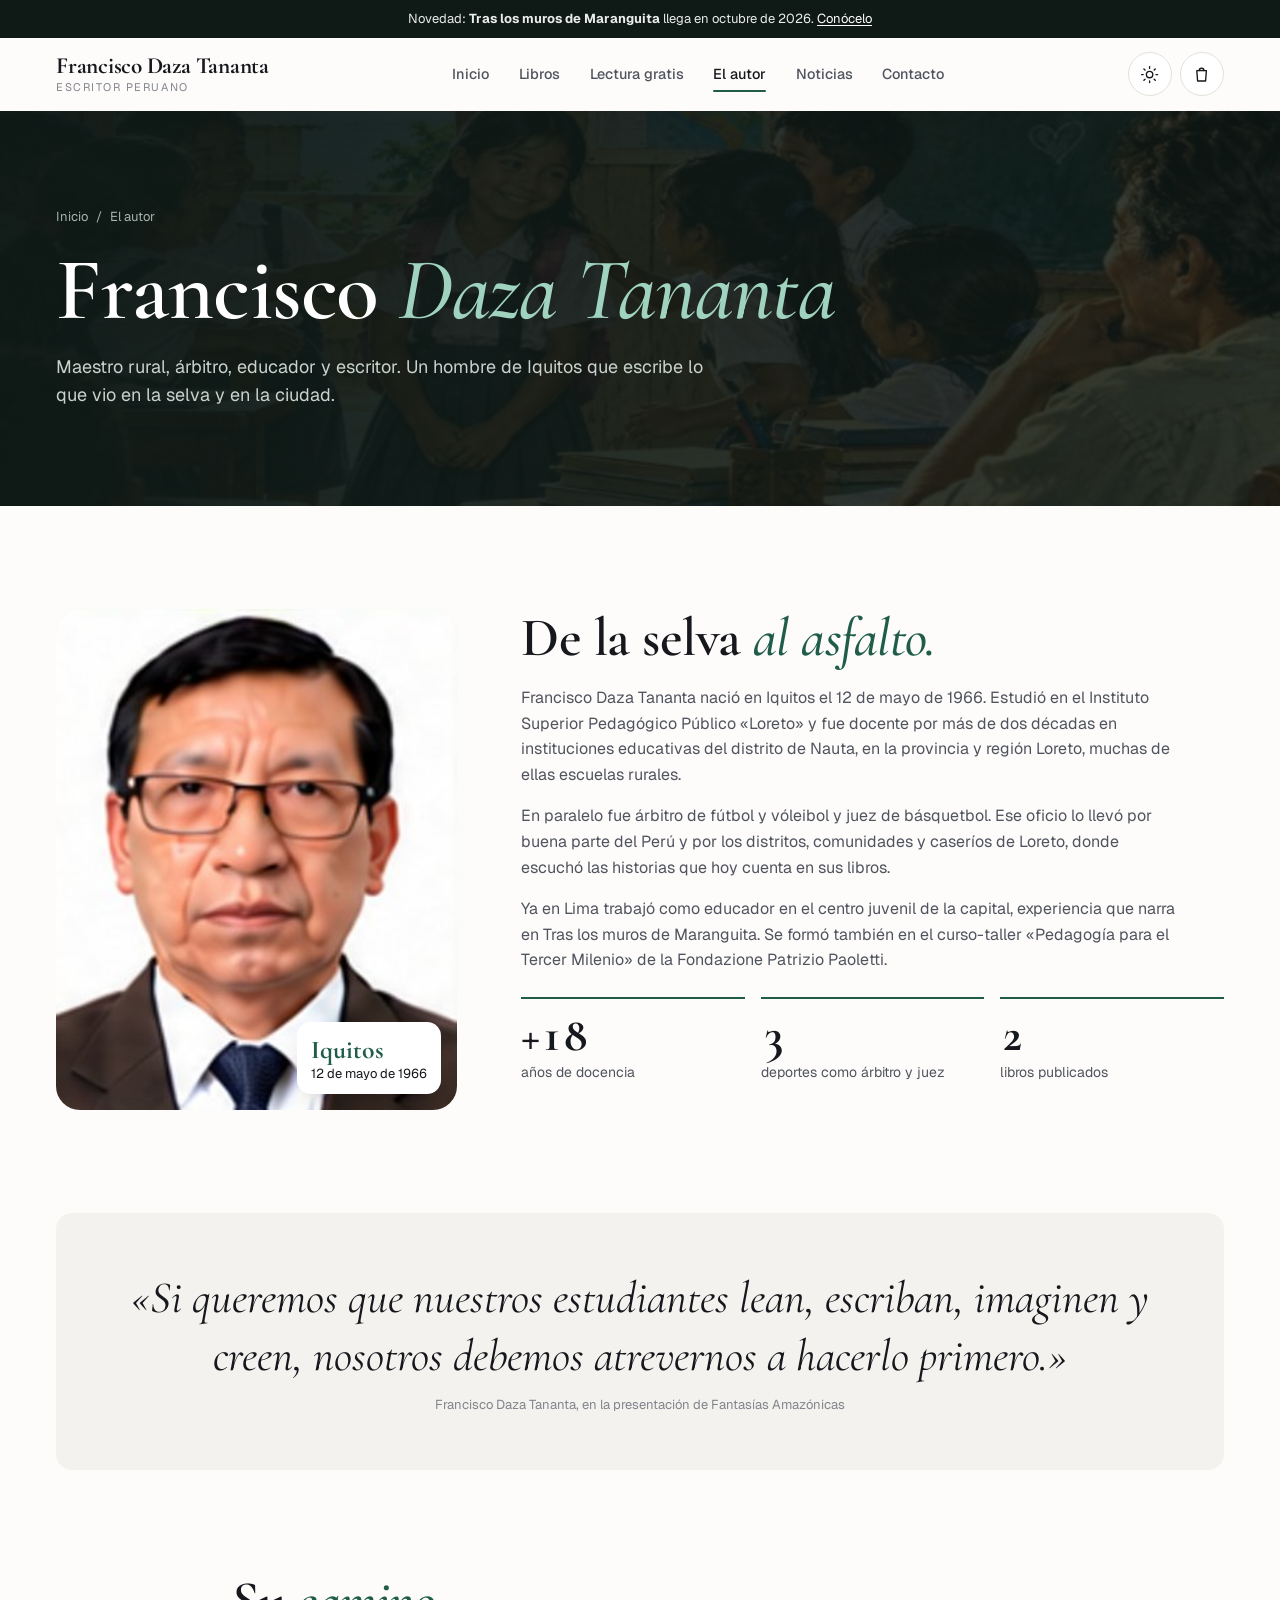
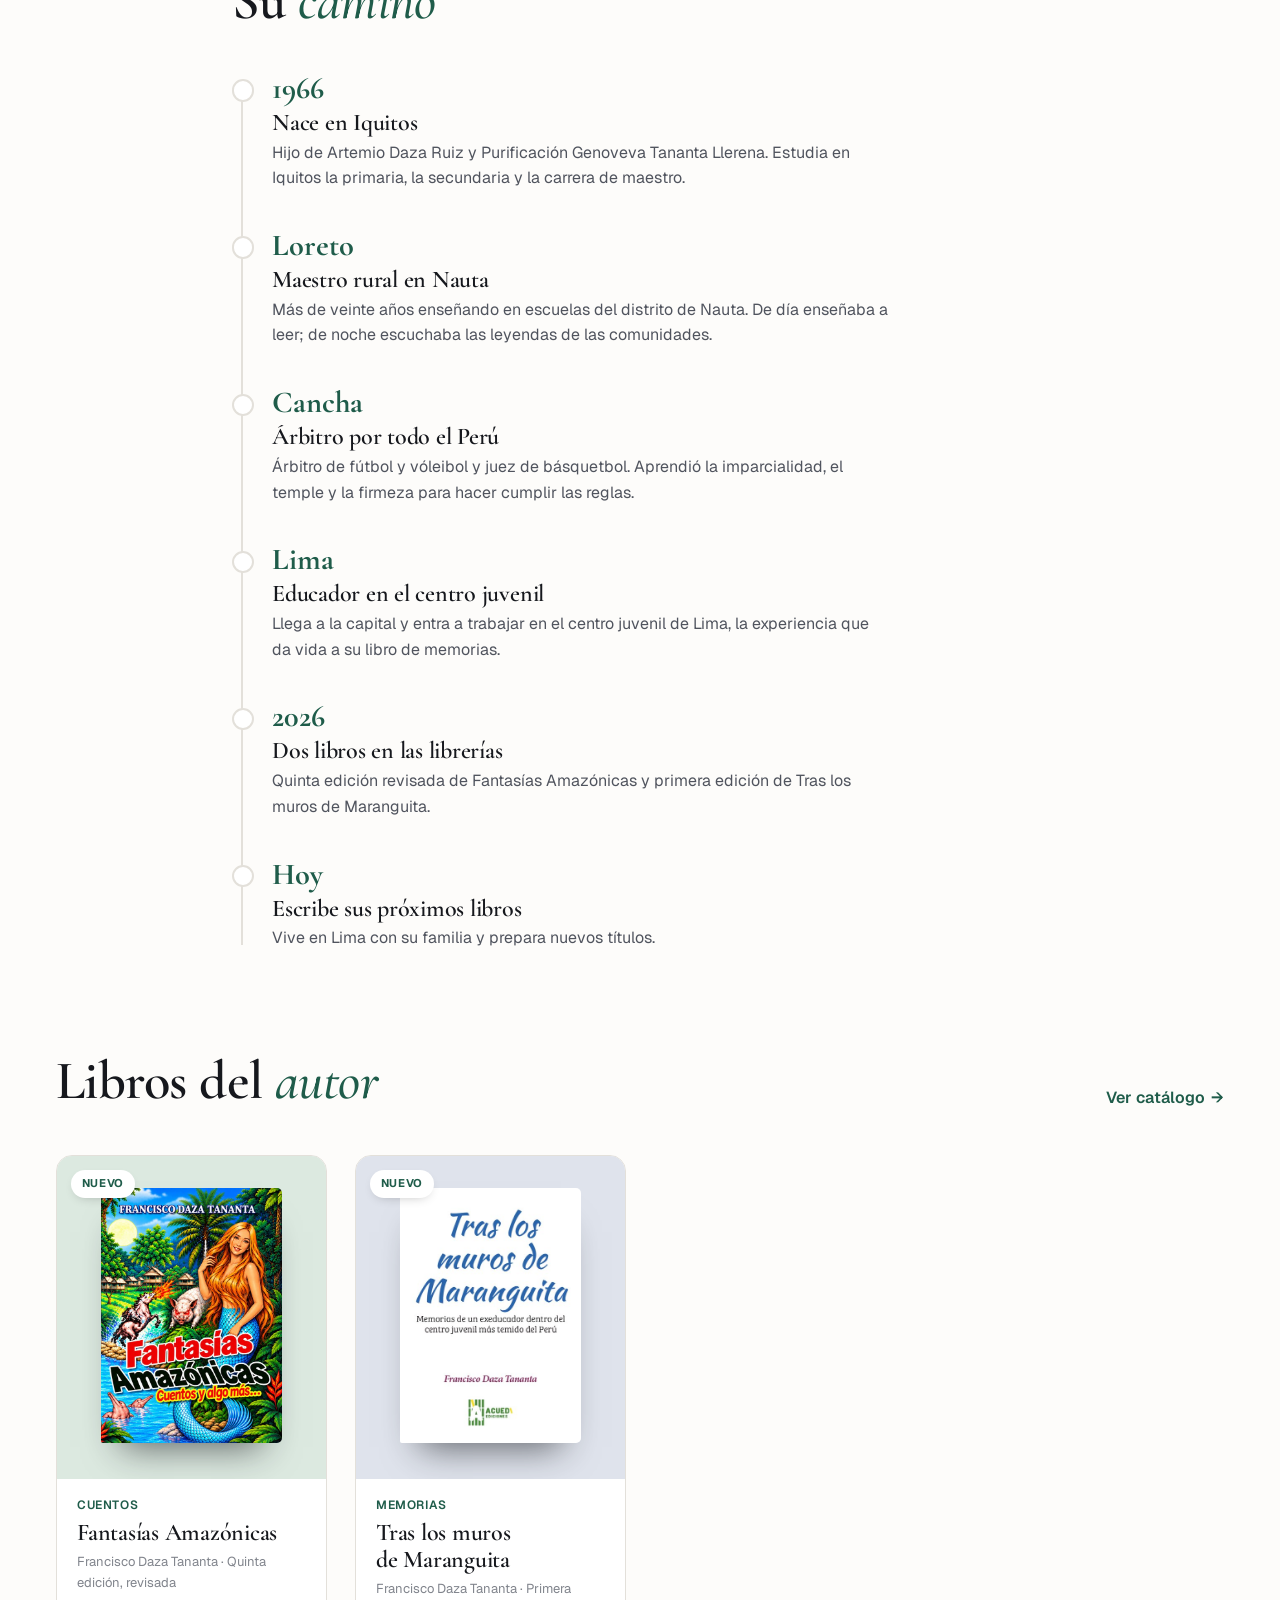
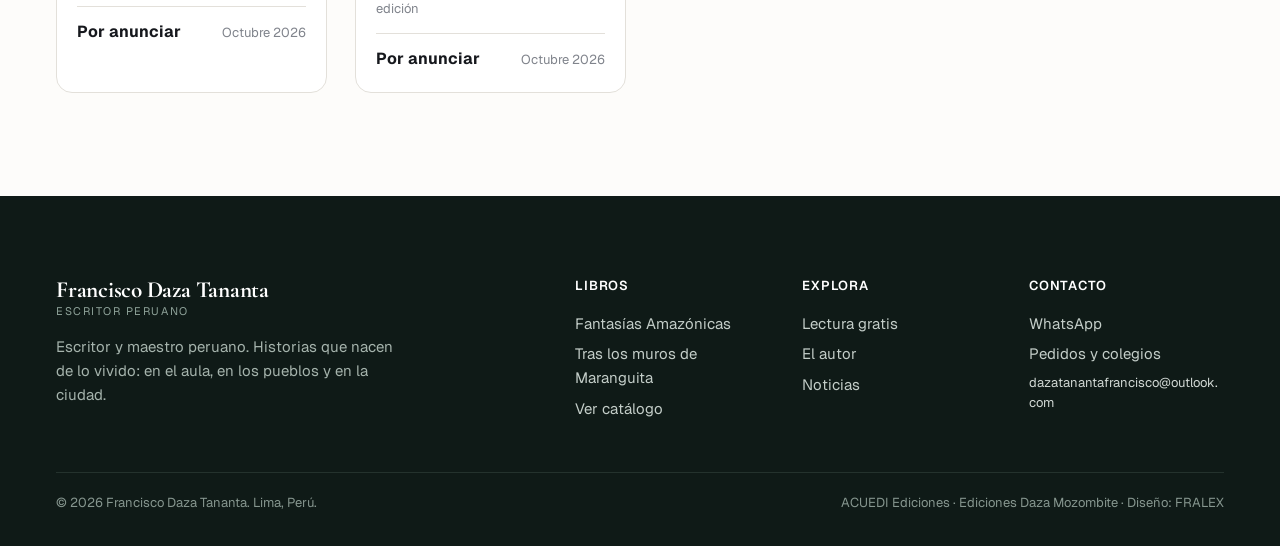
==== commit 3e4ecf39: "Corrige la portada con títulos largos y agrega Inicio al menú El título del carrusel ponía cada pala" ====
--- a/autor.html
+++ b/autor.html
@@ -22,7 +22,7 @@
 <header class="nav">
   <div class="wrap">
     <a class="logo" href="index.html"><b>Francisco Daza Tananta</b><span>Escritor peruano</span></a>
-    <nav class="menu" aria-label="Principal"><a href="libros.html">Libros</a><a href="leer.html">Lectura gratis</a><a href="autor.html" aria-current="page">El autor</a><a href="noticias.html">Noticias</a><a href="contacto.html">Contacto</a></nav>
+    <nav class="menu" aria-label="Principal"><a href="index.html">Inicio</a><a href="libros.html">Libros</a><a href="leer.html">Lectura gratis</a><a href="autor.html" aria-current="page">El autor</a><a href="noticias.html">Noticias</a><a href="contacto.html">Contacto</a></nav>
     <div class="tools">
       <button class="icon-btn theme-btn" type="button" data-theme-toggle aria-label="Cambiar entre modo claro y oscuro"><svg class="sun" viewBox="0 0 24 24" fill="none" stroke="currentColor" stroke-width="1.7" stroke-linecap="round"><circle cx="12" cy="12" r="4"/><path d="M12 2v2M12 20v2M4.9 4.9l1.4 1.4M17.7 17.7l1.4 1.4M2 12h2M20 12h2M4.9 19.1l1.4-1.4M17.7 6.3l1.4-1.4"/></svg><svg class="moon" viewBox="0 0 24 24" fill="none" stroke="currentColor" stroke-width="1.7" stroke-linecap="round" stroke-linejoin="round"><path d="M20 14.5A8 8 0 1 1 9.5 4a6.5 6.5 0 0 0 10.5 10.5z"/></svg></button>
       <button class="icon-btn" type="button" data-open-drawer="bag" aria-label="Ver mi pedido"><svg viewBox="0 0 24 24" fill="none" stroke="currentColor" stroke-width="1.7" stroke-linecap="round" stroke-linejoin="round"><path d="M6 7h12l-1 13H7L6 7z"/><path d="M9 7a3 3 0 0 1 6 0"/></svg><span class="count" id="bagCount">0</span></button>
--- a/assets/css/styles.css
+++ b/assets/css/styles.css
@@ -175,11 +175,12 @@
 .hero-bg img{position:absolute;inset:0;width:100%;height:100%;object-fit:cover;opacity:0;transform:scale(1.08);transition:opacity 1.2s var(--ease),transform 8s linear}
 .hero-bg img.on{opacity:.55;transform:scale(1)}
 .hero-bg::after{content:"";position:absolute;inset:0;background:linear-gradient(90deg,rgba(15,26,23,.95) 0%,rgba(15,26,23,.78) 42%,rgba(15,26,23,.35) 100%),linear-gradient(0deg,rgba(15,26,23,.85),rgba(15,26,23,0) 45%)}
-.hero .wrap{display:grid;grid-template-columns:minmax(0,7fr) minmax(0,5fr);gap:clamp(2rem,5vw,4rem);align-items:center;min-height:min(86dvh,46rem);padding-block:clamp(3rem,7vw,5rem) clamp(5rem,8vw,6rem)}
+.hero > .wrap{display:grid;grid-template-columns:minmax(0,7fr) minmax(0,5fr);gap:clamp(2rem,5vw,4rem);align-items:center;min-height:46rem;padding-block:clamp(3rem,7vw,5rem) clamp(5rem,8vw,6rem)}
 .hero-copy{display:grid;gap:1.25rem;align-content:center}
 .hero .badge{justify-self:start;font-size:.75rem;font-weight:700;letter-spacing:.08em;text-transform:uppercase;padding:.4rem .85rem;border-radius:999px;background:rgba(255,255,255,.12);border:1px solid rgba(255,255,255,.25);backdrop-filter:blur(6px)}
 .hero h1{font-size:clamp(3rem,7.2vw,6.4rem);line-height:.92;color:#fff}
-.hero h1 .ln{display:block;overflow:hidden;padding-bottom:.06em}
+.hero h1 .ln{display:inline-block;overflow:hidden;padding-bottom:.08em;vertical-align:top}
+.hero h1.long{font-size:clamp(2.6rem,5.4vw,4.8rem);line-height:.98}
 .hero h1 .ln > span{display:inline-block;transform:translateY(105%);transition:transform 1s var(--ease)}
 .hero .in h1 .ln > span{transform:none}
 .hero .sub{font-family:var(--f-display);font-style:italic;font-size:clamp(1.25rem,2.2vw,1.65rem);color:#D7DED9;max-width:34ch;line-height:1.3}
@@ -209,7 +210,7 @@
 .arrows button{width:2.75rem;height:2.75rem;border-radius:50%;border:1px solid rgba(255,255,255,.3);background:rgba(255,255,255,.06);color:#fff;cursor:pointer;font-size:1.05rem;transition:background .2s}
 .arrows button:hover{background:rgba(255,255,255,.18)}
 @media (max-width:860px){
-  .hero .wrap{grid-template-columns:1fr;min-height:0;padding-top:2rem;gap:1.5rem}
+  .hero > .wrap{grid-template-columns:1fr;min-height:57rem;align-content:start;padding-top:2rem;gap:1.5rem}
   .hero .stage{order:-1}
   .hero .stage .book3d{width:12.5rem}
   .hero-bg::after{background:linear-gradient(0deg,rgba(15,26,23,.96) 30%,rgba(15,26,23,.6) 70%,rgba(15,26,23,.45))}
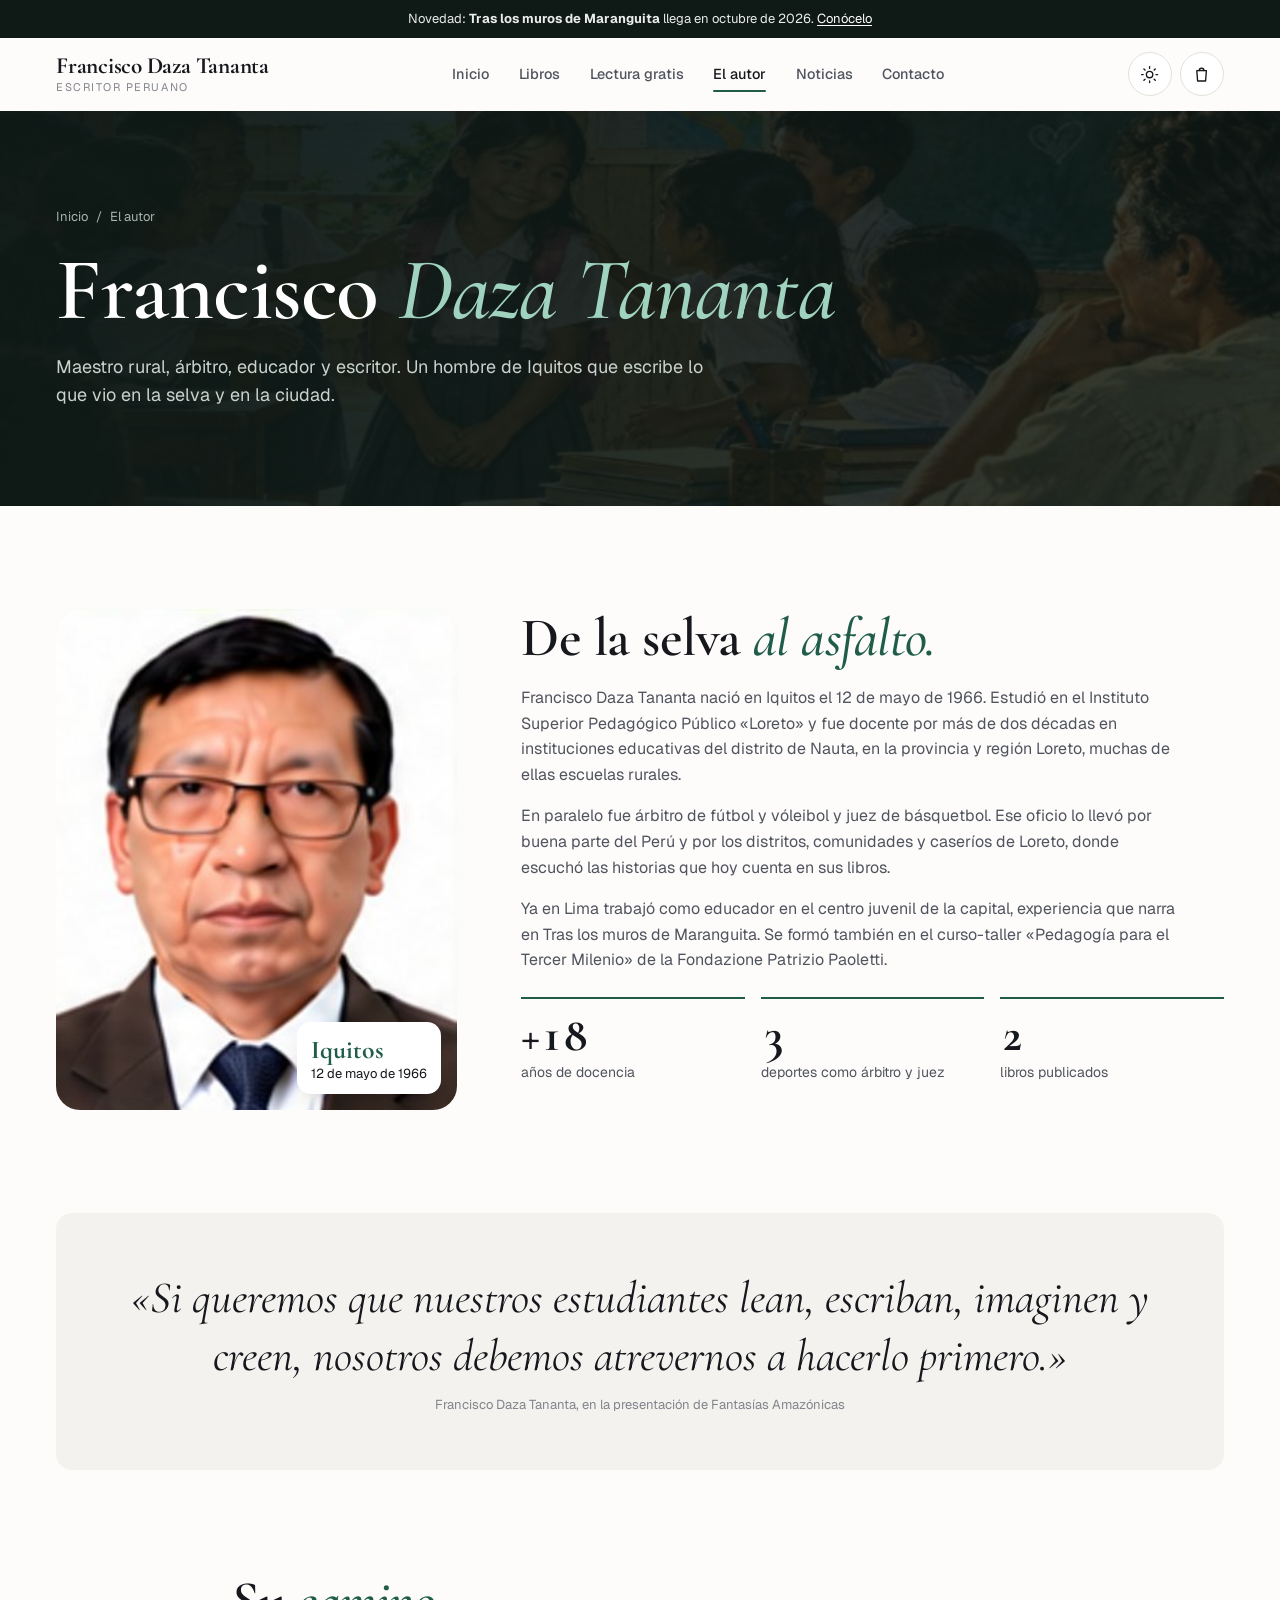
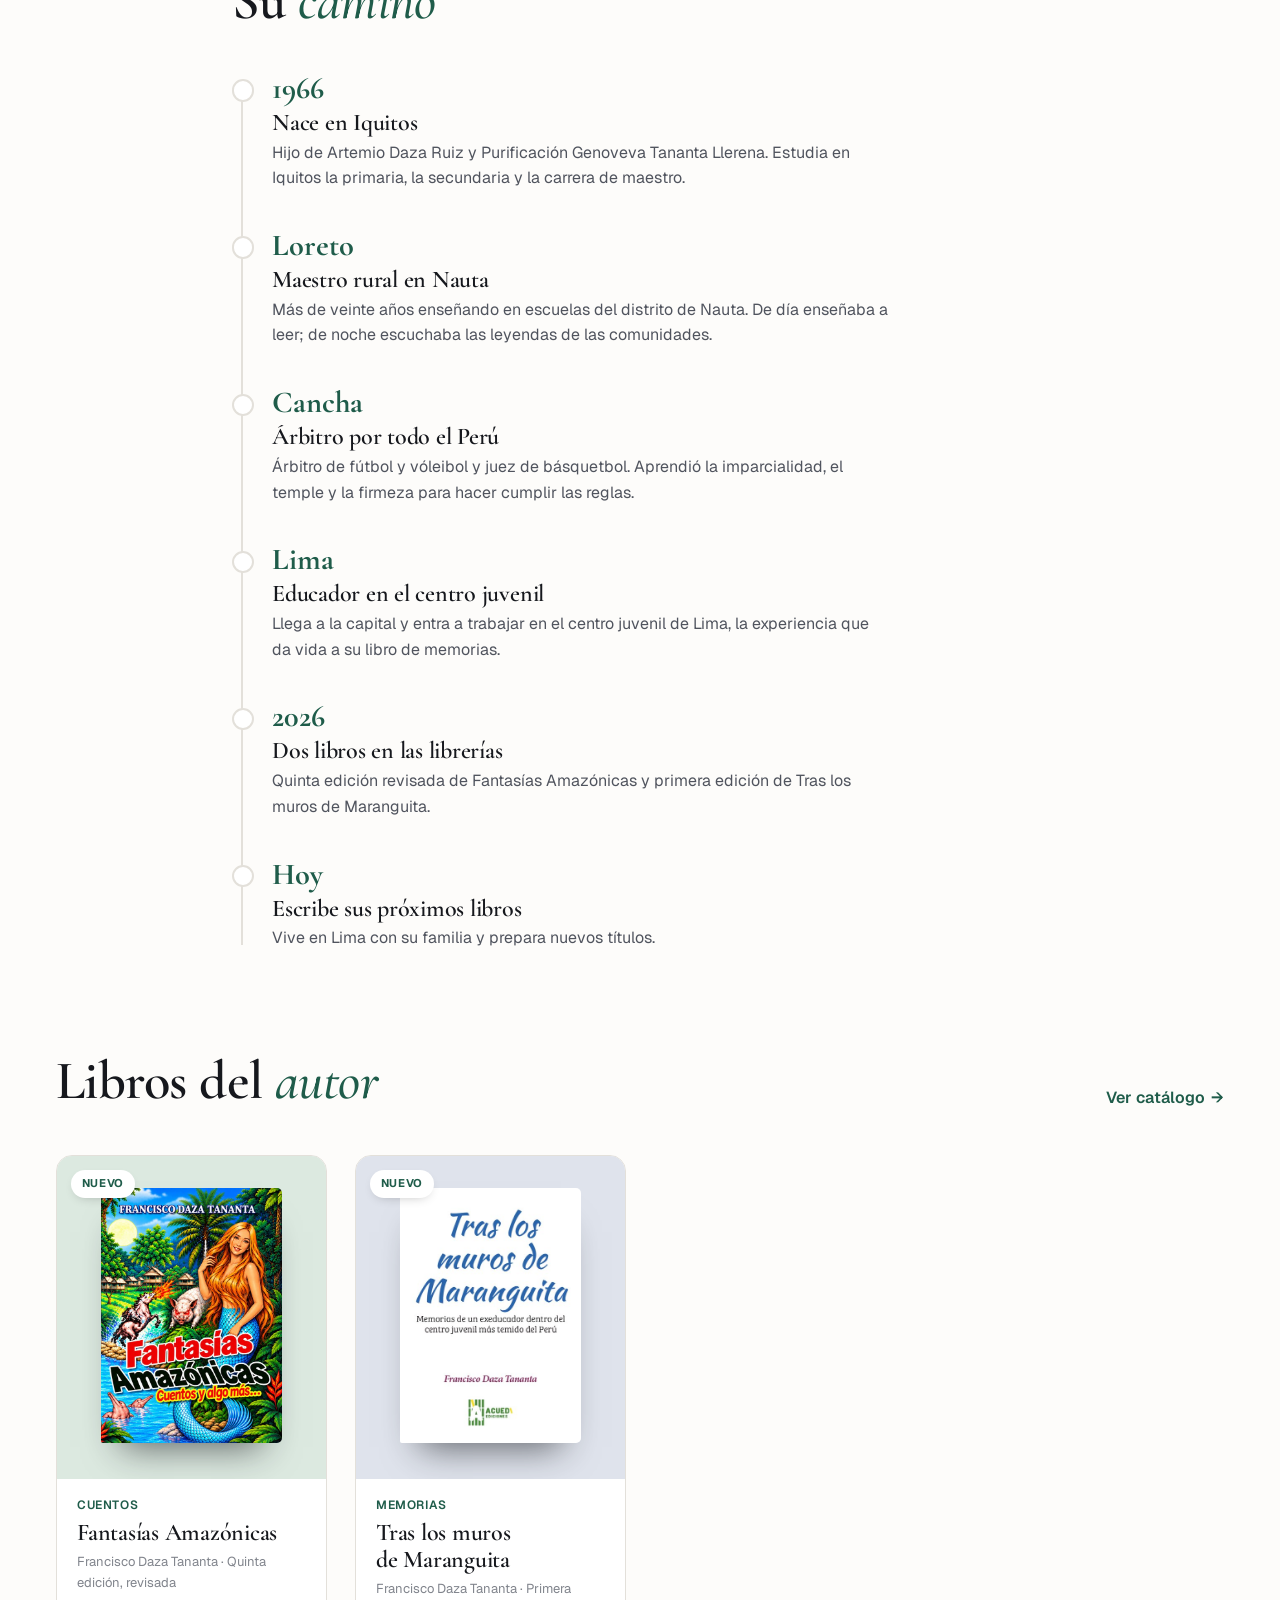
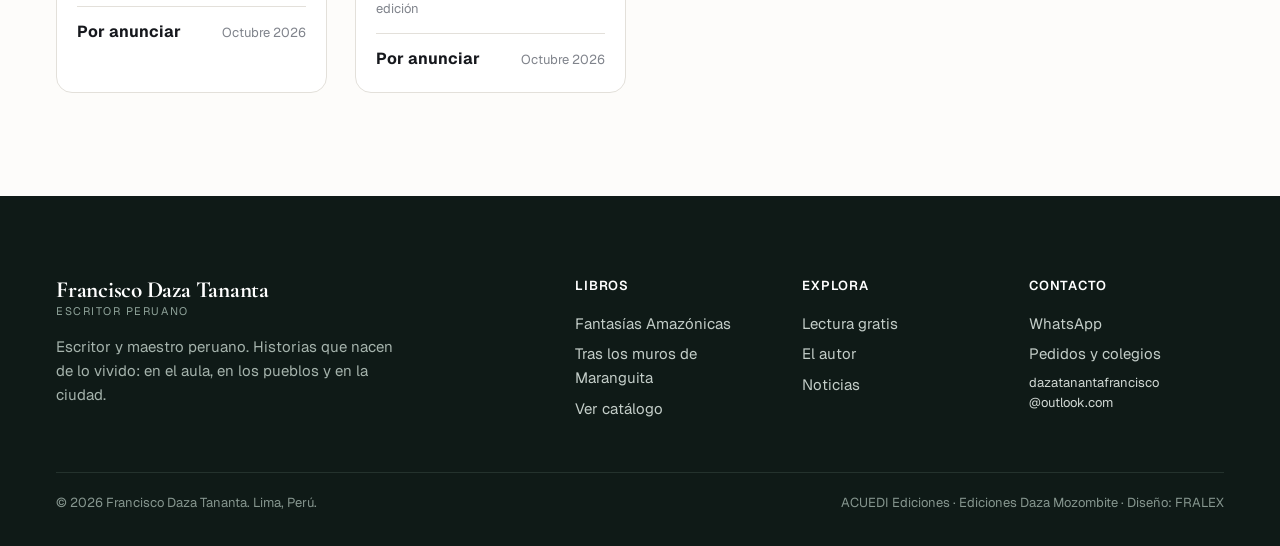
==== commit 66a9f018: "Corrige los defectos de la auditoría completa Repara el color de borde que se refería a sí mismo y b" ====
--- a/autor.html
+++ b/autor.html
@@ -32,7 +32,7 @@
 </header>
 <div class="drawer" id="drawer-menu" inert>
   <div class="bd" data-close-drawer></div>
-  <aside class="panel" aria-label="Menú">
+  <aside class="panel" role="dialog" aria-modal="true" aria-label="Menú">
     <div class="drawer-head"><h3>Menú</h3><button class="icon-btn" type="button" data-close-drawer aria-label="Cerrar"><svg viewBox="0 0 24 24" fill="none" stroke="currentColor" stroke-width="1.8" stroke-linecap="round"><path d="M6 6l12 12M18 6L6 18"/></svg></button></div>
     <nav class="mnav"><a href="index.html">Inicio<span>01</span></a><a href="libros.html">Libros<span>02</span></a><a href="leer.html">Lectura gratis<span>03</span></a><a href="autor.html" aria-current="page">El autor<span>04</span></a><a href="noticias.html">Noticias<span>05</span></a><a href="contacto.html">Contacto<span>06</span></a></nav>
     <div style="margin-top:auto;padding-top:2rem"><a class="btn btn-acc" style="width:100%" data-wa-general href="#">Escríbenos por WhatsApp</a></div>
@@ -40,7 +40,7 @@
 </div>
 <div class="drawer" id="drawer-bag" inert>
   <div class="bd" data-close-drawer></div>
-  <aside class="panel" aria-label="Tu pedido">
+  <aside class="panel" role="dialog" aria-modal="true" aria-label="Tu pedido">
     <div class="drawer-head"><h3>Tu pedido</h3><button class="icon-btn" type="button" data-close-drawer aria-label="Cerrar"><svg viewBox="0 0 24 24" fill="none" stroke="currentColor" stroke-width="1.8" stroke-linecap="round"><path d="M6 6l12 12M18 6L6 18"/></svg></button></div>
     <div class="bag-list" id="bagList"></div>
     <div class="bag-foot" id="bagFoot" hidden>
--- a/assets/css/styles.css
+++ b/assets/css/styles.css
@@ -23,7 +23,7 @@
   --ease-out:cubic-bezier(.23,1,.32,1);
   --ease-in-out:cubic-bezier(.77,0,.175,1);
   --surface:#FFFFFF;    /* tarjetas y campos */
-  --line-2:var(--line-2);
+  --line-2:#CFCBC3;
   --acc-tx:#1F5C4A;     /* acento para textos */
   --inv-bg:#16181D; --inv-fg:#FFFFFF;
   --nav-bg:rgba(253,252,250,.92);
@@ -312,7 +312,7 @@
 form{display:grid;gap:.9rem}
 .fields{display:grid;grid-template-columns:1fr 1fr;gap:.9rem}
 @media (max-width:620px){.fields{grid-template-columns:1fr}}
-.field{display:grid;gap:.35rem;min-width:0}
+.field{display:grid;gap:.35rem;min-width:0;align-content:start}
 .field label{font-size:.8125rem;font-weight:500;color:var(--fg-2)}
 .field input,.field select,.field textarea{min-height:3.1rem;border-radius:999px;border:1px solid var(--line-2);background:var(--surface);color:var(--fg);padding:0 1.2rem;font:400 1rem var(--f-body);width:100%;transition:border-color .2s,box-shadow .2s}
 .field textarea{border-radius:18px;padding:.9rem 1.2rem;min-height:7rem;resize:vertical}
@@ -526,14 +526,10 @@
 :root[data-theme="dark"] .author .ph img,:root[data-theme="dark"] .bag-item img{filter:brightness(.92)}
 :root[data-theme="dark"] footer{background:#0A0E0C;border-top:1px solid var(--line)}
 :root[data-theme="dark"] .hero,:root[data-theme="dark"] .phead,:root[data-theme="dark"] .band{background:#0A0E0C}
-:root[data-theme="dark"] .page.sepia{background:#2A251C;color:#E6DCC8}
-:root[data-theme="dark"] .page.sepia .fade{background:linear-gradient(0deg,#2A251C,transparent)}
 @media (prefers-color-scheme: dark){
   :root:not([data-theme="light"]) .card .cv,:root:not([data-theme="light"]) .pdp-media{background:color-mix(in srgb,var(--tint,#2a3a33) 14%,var(--bg-2))}
   :root:not([data-theme="light"]) footer{background:#0A0E0C;border-top:1px solid var(--line)}
   :root:not([data-theme="light"]) .hero,:root:not([data-theme="light"]) .phead,:root:not([data-theme="light"]) .band{background:#0A0E0C}
-  :root:not([data-theme="light"]) .page.sepia{background:#2A251C;color:#E6DCC8}
-  :root:not([data-theme="light"]) .page.sepia .fade{background:linear-gradient(0deg,#2A251C,transparent)}
 }
 
 /* ---------- Temas de la obra ---------- */
@@ -580,4 +576,41 @@
 .card .tacts .btn{white-space:normal;padding-inline:.75rem}
 .reader-tools > *{min-width:0;max-width:100%}
 @media (max-width:700px){#readTabs button{flex:none}}
-@media (max-width:600px){.card.soon{grid-column:1/-1}.card.soon .cv{min-height:8rem}}
+@media (max-width:600px){.card.soon .cv{min-height:8rem}}
+
+/* ---------- Correcciones de la auditoría ---------- */
+:root[data-theme="dark"] .checks li::before{background-image:url("data:image/svg+xml,%3Csvg xmlns='http://www.w3.org/2000/svg' viewBox='0 0 16 16'%3E%3Cpath d='M4 8.5l2.5 2.5L12 5.5' fill='none' stroke='%238FD0B5' stroke-width='2' stroke-linecap='round' stroke-linejoin='round'/%3E%3C/svg%3E")}
+@media (prefers-color-scheme: dark){:root:not([data-theme="light"]) .checks li::before{background-image:url("data:image/svg+xml,%3Csvg xmlns='http://www.w3.org/2000/svg' viewBox='0 0 16 16'%3E%3Cpath d='M4 8.5l2.5 2.5L12 5.5' fill='none' stroke='%238FD0B5' stroke-width='2' stroke-linecap='round' stroke-linejoin='round'/%3E%3C/svg%3E")}}
+/* 7: cabeceras y banda verdes también en oscuro */
+:root[data-theme="dark"] .phead.plain,:root[data-theme="dark"] .band.plain{background:radial-gradient(120% 140% at 85% 0%,#1C3A30 0%,#0B1210 65%)}
+@media (prefers-color-scheme: dark){:root:not([data-theme="light"]) .phead.plain,:root:not([data-theme="light"]) .band.plain{background:radial-gradient(120% 140% at 85% 0%,#1C3A30 0%,#0B1210 65%)}}
+:root[data-theme="dark"] .band.plain,:root:not([data-theme="light"]) .band.plain{border:1px solid var(--line)}
+/* 8: el lector usa siempre papel real en modo Día */
+.page{background:#FFFFFF;color:#1E2128;border-color:#E3E0DA}
+.page .p-title{color:inherit}
+.page .p-book{color:#1F5C4A}
+.page .text p:first-child::first-letter{color:#1F5C4A}
+.page .fade{background:linear-gradient(0deg,#FFFFFF,rgba(255,255,255,0))}
+.page.sepia{background:#F6EFE1;color:#3B3225;border-color:#E8DCC4}
+.page.sepia .fade{background:linear-gradient(0deg,#F6EFE1,rgba(246,239,225,0))}
+.page.night{background:#16201C;color:#D8DED9;border-color:#16201C}
+.page.night .p-book,.page.night .text p:first-child::first-letter{color:#8FD0B5}
+.page.night .fade{background:linear-gradient(0deg,#16201C,rgba(22,32,28,0))}
+/* 10: abanico según cantidad de libros */
+.fan img{transform:translateX(calc((var(--i) - (var(--n) - 1) / 2) * var(--spread,38%))) rotate(calc((var(--i) - (var(--n) - 1) / 2) * 7deg))}
+@media (hover:hover){.band:hover .fan img{transform:translateX(calc((var(--i) - (var(--n) - 1) / 2) * var(--spread-h,52%))) rotate(calc((var(--i) - (var(--n) - 1) / 2) * 10deg)) translateY(-6px)}}
+/* 11: correo del pie */
+footer code{overflow-wrap:normal;word-break:normal}
+/* 12: tarjeta "próximo libro" solo ocupa toda la fila cuando queda sola */
+@media (max-width:600px){.card.soon{grid-column:auto}.grid > .card.soon:nth-child(odd){grid-column:1/-1}}
+/* 13: criaturas y glosario sin bloques dentro de botones */
+.creature .in,.creature .h,.creature .p,.word .inner,.word .f,.word .b,.word .f b,.word .b b,.word .f small,.word .b .p{display:block}
+.creature .h{font-family:var(--f-display);font-weight:600;line-height:1.05;font-size:clamp(1.6rem,2.6vw,2.2rem);color:#fff}
+.creature .p{font-size:.9375rem;color:#D1D8D4;max-height:0;opacity:0;overflow:hidden;transition:max-height 400ms var(--ease-out),opacity 300ms ease}
+.creature:hover .p,.creature:focus-visible .p,.creature.open .p{max-height:12rem;opacity:1}
+@media (max-width:860px){.creature .p{max-height:12rem;opacity:1}}
+.word .f,.word .b{display:grid}
+.word .b .p{font-size:.95rem;line-height:1.45;color:#E2EFE9}
+.word .f small{display:flex}
+.notfound{text-align:center;padding:5rem 1rem;display:grid;gap:1rem;justify-items:center}
+.notfound h1{font-size:clamp(2.4rem,5vw,3.6rem)}
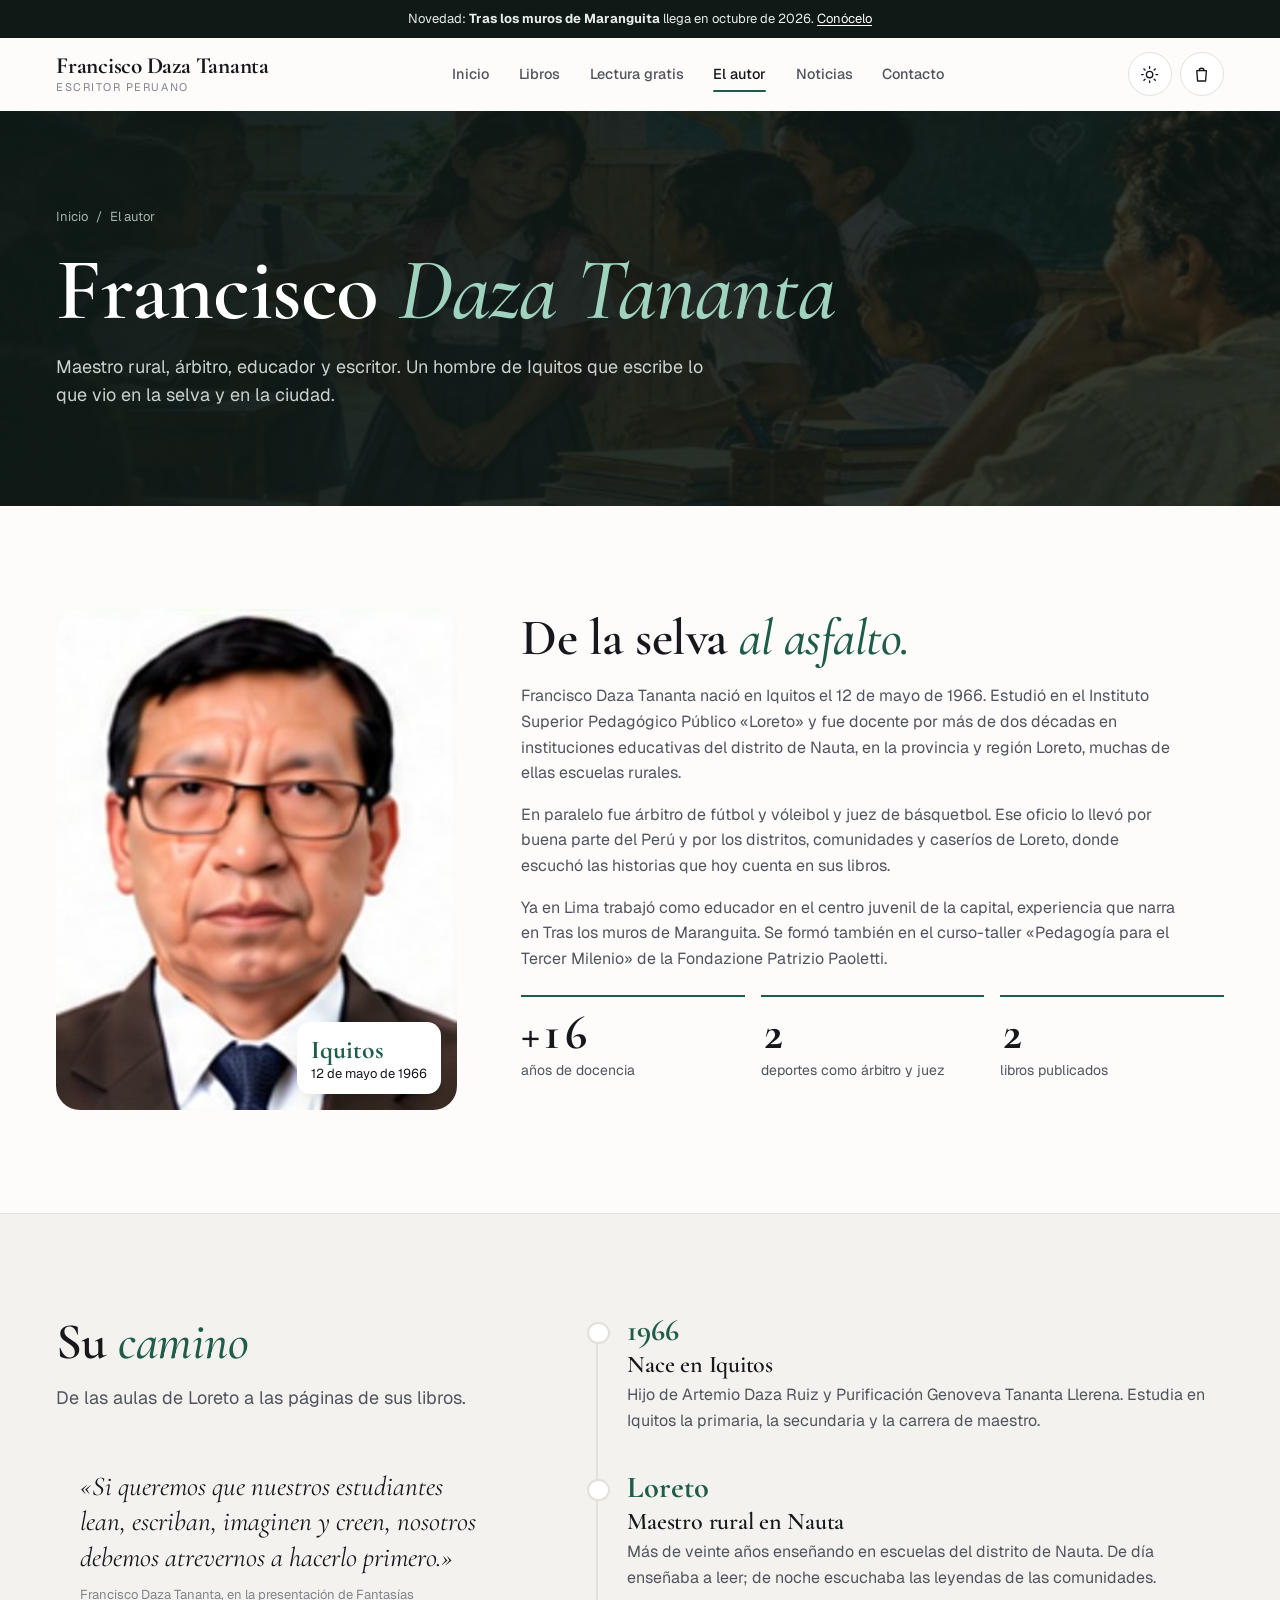
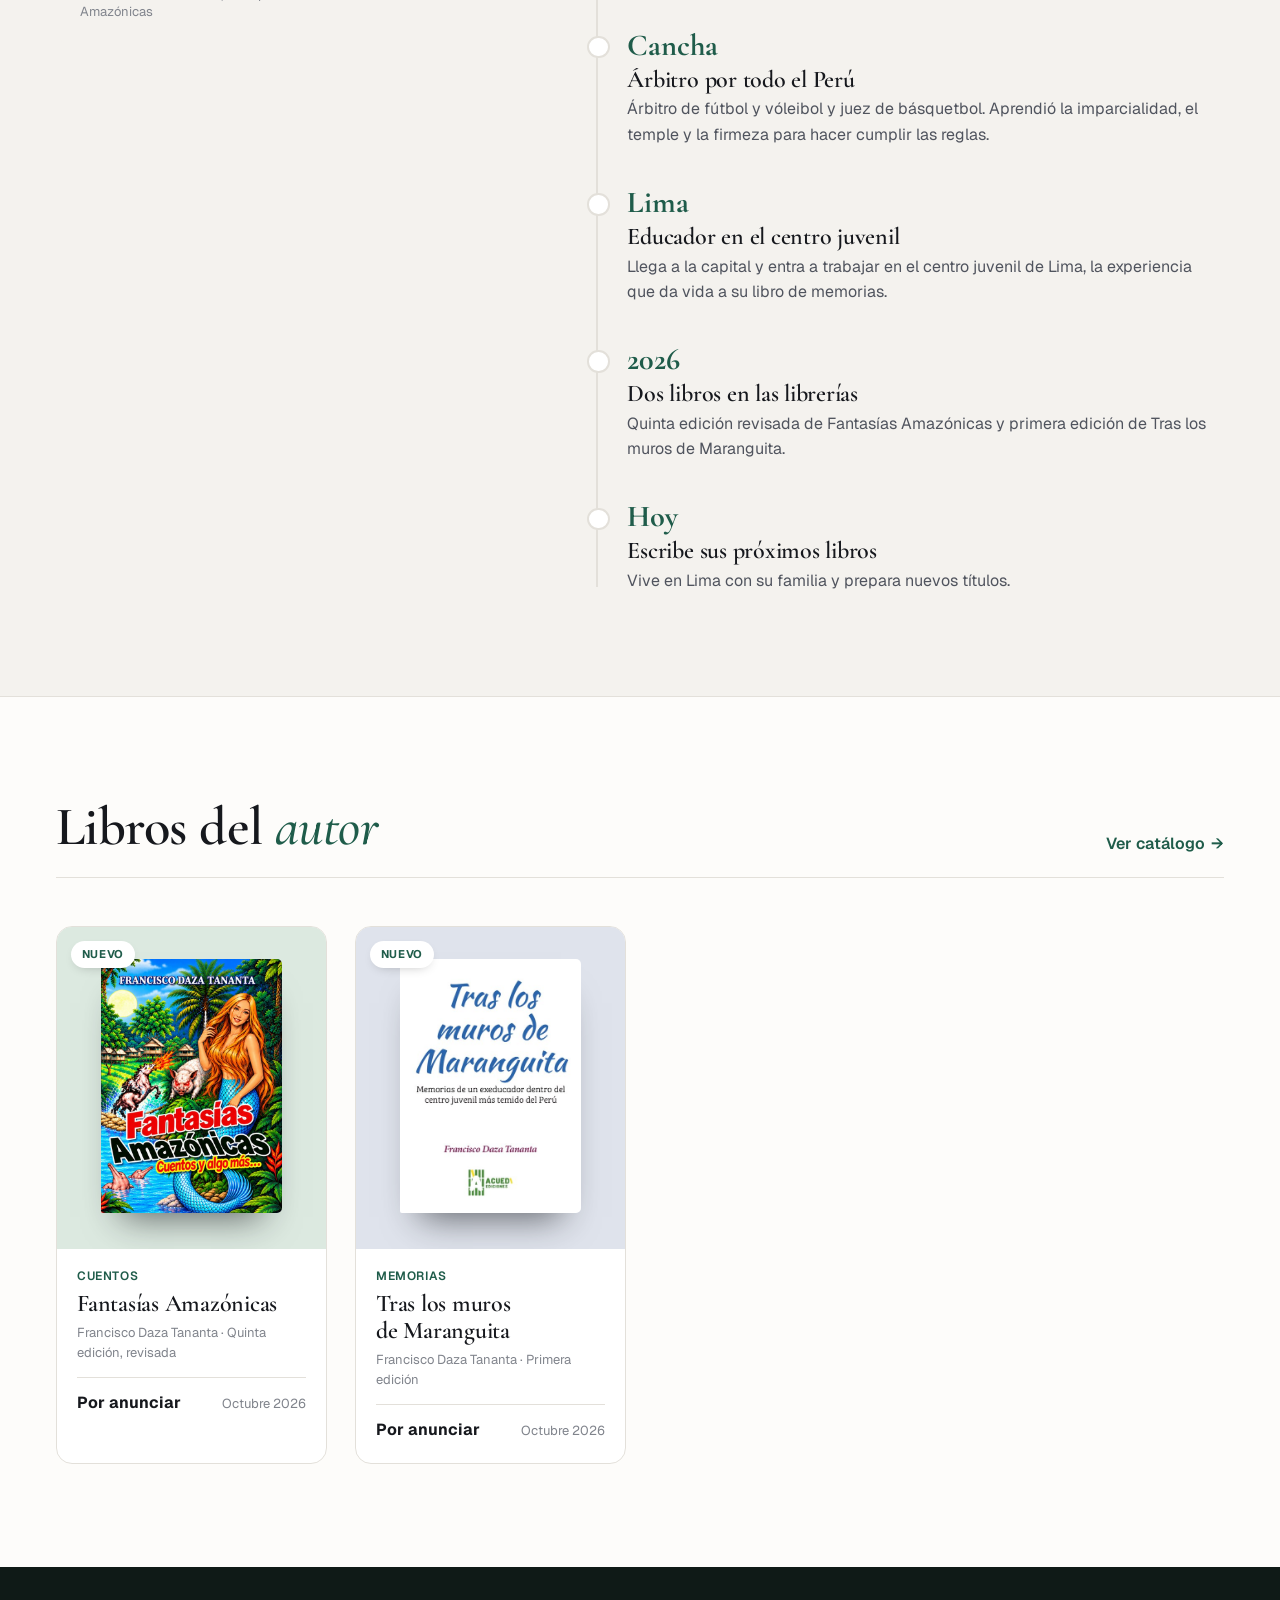
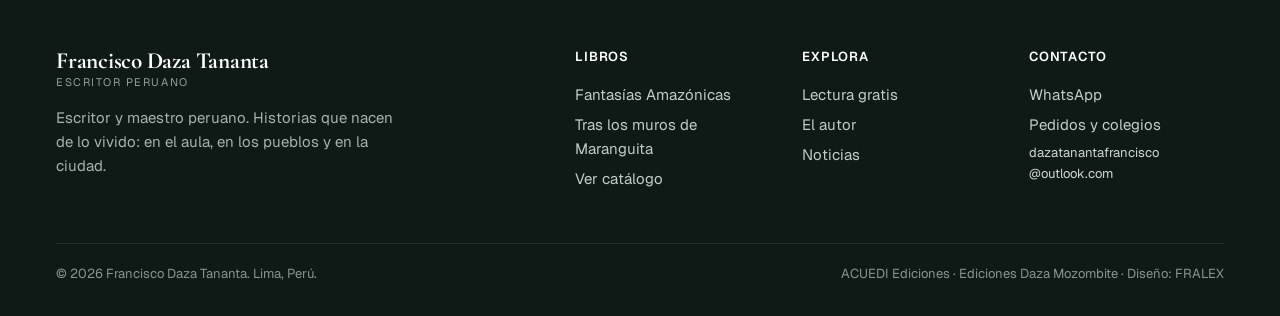
==== commit e1e5f1a5: "Ordena la composición visual de toda la web Secciones con el mismo ritmo y fondos alternos, un solo " ====
--- a/autor.html
+++ b/autor.html
@@ -70,12 +70,8 @@
     </div>
   </div></section>
 
-  <section class="sec tight"><div class="wrap">
-    <blockquote class="pull" data-rv style="font-size:clamp(1.8rem,3.6vw,2.8rem);padding:clamp(2rem,5vw,3.5rem);text-align:center">«Si queremos que nuestros estudiantes lean, escriban, imaginen y creen, nosotros debemos atrevernos a hacerlo primero.»<cite>Francisco Daza Tananta, en la presentación de Fantasías Amazónicas</cite></blockquote>
-  </div></section>
-
-  <section class="sec tight"><div class="wrap" style="max-width:56rem">
-    <div class="sec-head" data-rv><div><h2>Su <em>camino</em></h2></div></div>
+  <section class="sec alt"><div class="wrap story">
+    <div class="story-aside" data-rv><h2>Su <em>camino</em></h2><p class="lead" style="margin-top:.9rem">De las aulas de Loreto a las páginas de sus libros.</p><blockquote class="pull story-quote">«Si queremos que nuestros estudiantes lean, escriban, imaginen y creen, nosotros debemos atrevernos a hacerlo primero.»<cite>Francisco Daza Tananta, en la presentación de Fantasías Amazónicas</cite></blockquote></div>
     <div class="timeline" id="timeline"><div class="fill"></div>
       <div class="t-item"><b>1966</b><h3>Nace en Iquitos</h3><p>Hijo de Artemio Daza Ruiz y Purificación Genoveva Tananta Llerena. Estudia en Iquitos la primaria, la secundaria y la carrera de maestro.</p></div>
       <div class="t-item"><b>Loreto</b><h3>Maestro rural en Nauta</h3><p>Más de veinte años enseñando en escuelas del distrito de Nauta. De día enseñaba a leer; de noche escuchaba las leyendas de las comunidades.</p></div>
@@ -86,7 +82,7 @@
     </div>
   </div></section>
 
-  <section class="sec tight"><div class="wrap">
+  <section class="sec"><div class="wrap">
     <div class="sec-head" data-rv><div><h2>Libros del <em>autor</em></h2></div><a class="link" href="libros.html">Ver catálogo <span class="ar">→</span></a></div>
     <div class="grid" id="autorBooks"></div>
   </div></section>
--- a/assets/css/styles.css
+++ b/assets/css/styles.css
@@ -614,3 +614,111 @@
 .word .f small{display:flex}
 .notfound{text-align:center;padding:5rem 1rem;display:grid;gap:1rem;justify-items:center}
 .notfound h1{font-size:clamp(2.4rem,5vw,3.6rem)}
+
+/* =====================================================================
+   SISTEMA DE ORDEN VISUAL
+   Secciones con el mismo ritmo, fondos alternos, un solo formato de título.
+   ===================================================================== */
+.sec{padding-block:clamp(4.5rem,8vw,7rem)}
+.sec.alt{background:var(--bg-2);border-block:1px solid var(--line)}
+.sec-head{display:grid;grid-template-columns:minmax(0,1fr) auto;align-items:end;gap:1.25rem 2rem;margin-bottom:clamp(2rem,4vw,3rem);padding-bottom:1.25rem;border-bottom:1px solid var(--line)}
+.sec-head:has(.lead){flex-direction:initial;align-items:end}
+.sec-head > div{display:grid;gap:.6rem;min-width:0}
+.sec-head h2{font-size:clamp(2.2rem,4.4vw,3.4rem)}
+.sec-head .lead{margin:0;max-width:56ch;font-size:1.0625rem}
+.sh-tools{display:flex;align-items:center;gap:1.25rem}
+.shelf-nav{display:flex;gap:.5rem}
+.shelf-nav .icon-btn:disabled{opacity:.35;cursor:default}
+@media (max-width:700px){.sec-head{grid-template-columns:1fr;align-items:start}.shelf-nav{display:none}}
+
+/* Franja de ventajas */
+.valuesbar{background:var(--bg-2);border-bottom:1px solid var(--line)}
+.valuesbar .values{border-bottom:0}
+
+/* ---------- Estantería deslizable ---------- */
+.shelf{display:grid;grid-auto-flow:column;grid-auto-columns:minmax(15.5rem,calc((100% - 3 * 1.5rem) / 4));gap:1.5rem;overflow-x:auto;scroll-snap-type:x mandatory;scroll-behavior:smooth;padding:.25rem .25rem 1.5rem;margin:-.25rem -.25rem 0;scrollbar-width:none;cursor:grab;overscroll-behavior-x:contain}
+.shelf::-webkit-scrollbar{display:none}
+.shelf.dragging{cursor:grabbing;scroll-snap-type:none;scroll-behavior:auto}
+.shelf.dragging *{pointer-events:none}
+.shelf > *{scroll-snap-align:start;min-width:0}
+.shelf:focus-visible{outline:2px solid var(--acc);outline-offset:4px;border-radius:var(--r-card)}
+.shelf-bar{height:2px;background:var(--line);border-radius:2px;overflow:hidden}
+.shelf-bar i{display:block;height:100%;width:30%;background:var(--acc-tx);border-radius:2px;transform-origin:left;transition:transform 200ms var(--ease-out)}
+@media (max-width:900px){.shelf{grid-auto-columns:minmax(14rem,46%)}}
+@media (max-width:520px){.shelf{grid-auto-columns:72%;gap:1rem}}
+
+/* ---------- Explorador de temas ---------- */
+.explorer{display:grid;grid-template-columns:minmax(0,4fr) minmax(0,8fr);gap:clamp(1.5rem,4vw,3.5rem);align-items:stretch}
+.ex-list{display:grid;gap:.4rem;align-content:start}
+.ex-list button{display:grid;grid-template-columns:minmax(0,1fr) auto;align-items:center;gap:1rem;text-align:left;padding:1rem 1.2rem;border-radius:14px;border:1px solid transparent;background:transparent;color:var(--fg-2);cursor:pointer;transition:background-color 200ms ease,color 200ms ease,border-color 200ms ease,transform 160ms var(--ease-out)}
+.ex-list button b{font-family:var(--f-display);font-size:1.55rem;font-weight:600;line-height:1.1}
+.ex-list button span{font-size:.8125rem;color:var(--fg-3)}
+.ex-list button:active{transform:scale(.98)}
+.ex-list button[aria-selected="true"]{background:var(--surface);border-color:var(--line);color:var(--fg);box-shadow:0 12px 28px -20px var(--shadow)}
+.ex-list button[aria-selected="true"] b{color:var(--acc-tx)}
+@media (hover:hover){.ex-list button:hover{color:var(--fg)}}
+.ex-panel{position:relative;background:var(--surface);border:1px solid var(--line);border-radius:var(--r-panel);padding:clamp(1.5rem,4vw,2.75rem);display:grid;gap:1.4rem;align-content:start;overflow:hidden;min-height:22rem}
+.ex-panel::after{content:"";position:absolute;right:-6rem;top:-6rem;width:18rem;height:18rem;border-radius:50%;background:radial-gradient(closest-side,var(--acc-soft),transparent);pointer-events:none}
+.ex-panel > *{position:relative;z-index:1}
+.ex-panel .in{display:grid;gap:1.4rem;animation:exin 380ms var(--ease-out)}
+@keyframes exin{from{opacity:0;transform:translateY(8px);filter:blur(2px)}to{opacity:1;transform:none;filter:none}}
+.ex-panel h3{font-size:clamp(2rem,3.6vw,2.8rem)}
+.ex-panel p{color:var(--fg-2);max-width:52ch;font-size:1.0625rem}
+.ex-books{display:grid;grid-template-columns:repeat(auto-fill,minmax(9.5rem,1fr));gap:1rem}
+.ex-book{display:grid;gap:.6rem;align-content:start}
+.ex-book .cv{border-radius:12px;background:var(--tint,var(--bg-2));padding:1rem 1.25rem;display:grid;place-items:center}
+.ex-book img{width:100%;aspect-ratio:.71;object-fit:cover;border-radius:2px 5px 5px 2px;box-shadow:0 16px 26px -16px rgba(0,0,0,.6);transition:transform 300ms var(--ease-out)}
+@media (hover:hover){.ex-book:hover img{transform:translateY(-4px) rotate(-1deg)}}
+.ex-book b{font-family:var(--f-display);font-size:1.15rem;line-height:1.15}
+.ex-book span{font-size:.75rem;color:var(--fg-3)}
+@media (max-width:860px){
+  .explorer{grid-template-columns:1fr}
+  .ex-list{grid-auto-flow:column;grid-auto-columns:max-content;overflow-x:auto;scrollbar-width:none;padding-bottom:.25rem}
+  .ex-list button{padding:.7rem 1rem;grid-template-columns:auto auto}
+  .ex-list button b{font-size:1.2rem}
+}
+:root[data-theme="dark"] .ex-book .cv{background:color-mix(in srgb,var(--tint,#2a3a33) 14%,var(--bg-2))}
+
+/* ---------- Cierre: dos tarjetas iguales ---------- */
+.duo{display:grid;grid-template-columns:repeat(2,minmax(0,1fr));gap:1.5rem;align-items:stretch}
+.duo .band{grid-template-columns:1fr;grid-template-rows:auto 1fr;min-height:100%}
+.duo .band .txt{padding:clamp(1.75rem,4vw,2.75rem) clamp(1.75rem,4vw,2.75rem) 0}
+.duo .band .fan{min-height:15rem;order:0;padding:1rem 2rem 2rem}
+.duo .band .fan img{width:min(36%,9.5rem)}
+.duo .subscribe{grid-template-columns:1fr;align-content:center;padding:clamp(1.75rem,4vw,2.75rem);background:var(--surface);border:1px solid var(--line)}
+.duo .subscribe .fields{grid-template-columns:1fr 1fr}
+@media (max-width:900px){.duo{grid-template-columns:1fr}}
+@media (max-width:520px){.duo .subscribe .fields{grid-template-columns:1fr}}
+
+/* ---------- Autor: historia en dos columnas ---------- */
+.story{display:grid;grid-template-columns:minmax(0,5fr) minmax(0,7fr);gap:clamp(2rem,6vw,5rem);align-items:start}
+.story-aside{position:sticky;top:7rem;display:grid;gap:0}
+.story-quote{margin-top:2rem;font-size:clamp(1.35rem,2.2vw,1.7rem)}
+@media (max-width:900px){.story{grid-template-columns:1fr}.story-aside{position:static}}
+
+/* ---------- Preguntas en dos columnas ---------- */
+.qa{display:grid;grid-template-columns:minmax(0,4fr) minmax(0,7fr);gap:clamp(2rem,6vw,5rem);align-items:start}
+.qa-aside{position:sticky;top:7rem}
+@media (max-width:900px){.qa{grid-template-columns:1fr}.qa-aside{position:static}}
+
+/* ---------- Cabecera: se oculta al bajar y vuelve al subir ---------- */
+.nav{transition:transform 300ms var(--ease-out),border-color 300ms ease,box-shadow 300ms ease}
+.nav.hide{transform:translateY(-100%)}
+.menu a::after{content:"";position:absolute;left:.8rem;right:.8rem;bottom:.15rem;height:2px;border-radius:2px;background:var(--acc-tx);transform:scaleX(0);transform-origin:left;transition:transform 250ms var(--ease-out)}
+.menu a[aria-current="page"]::after{transform:scaleX(1)}
+@media (hover:hover){.menu a:hover::after{transform:scaleX(1)}}
+
+/* ---------- Ritmo tipográfico común ---------- */
+.band h2,.subscribe h2,.author h2,.formbox h2,.qa-aside h2,.story-aside h2{font-size:clamp(2.1rem,4vw,3.2rem)}
+/* Ajustes de orden en celular */
+@media (max-width:520px){
+  .values{grid-template-columns:1fr 1fr}
+  .values > div{padding:1rem .75rem;gap:.6rem;align-items:flex-start;border-right:1px solid var(--line);border-bottom:1px solid var(--line)}
+  .values > div:nth-child(2n){border-right:0}
+  .values > div:nth-last-child(-n+2){border-bottom:0}
+  .values svg{width:1.3rem;height:1.3rem}
+  .values b{font-size:.875rem}
+  .values span{font-size:.75rem}
+}
+.ex-books{grid-template-columns:repeat(auto-fill,minmax(9.5rem,11rem))}
+@media (max-width:520px){.ex-books{grid-template-columns:repeat(2,minmax(0,1fr))}}
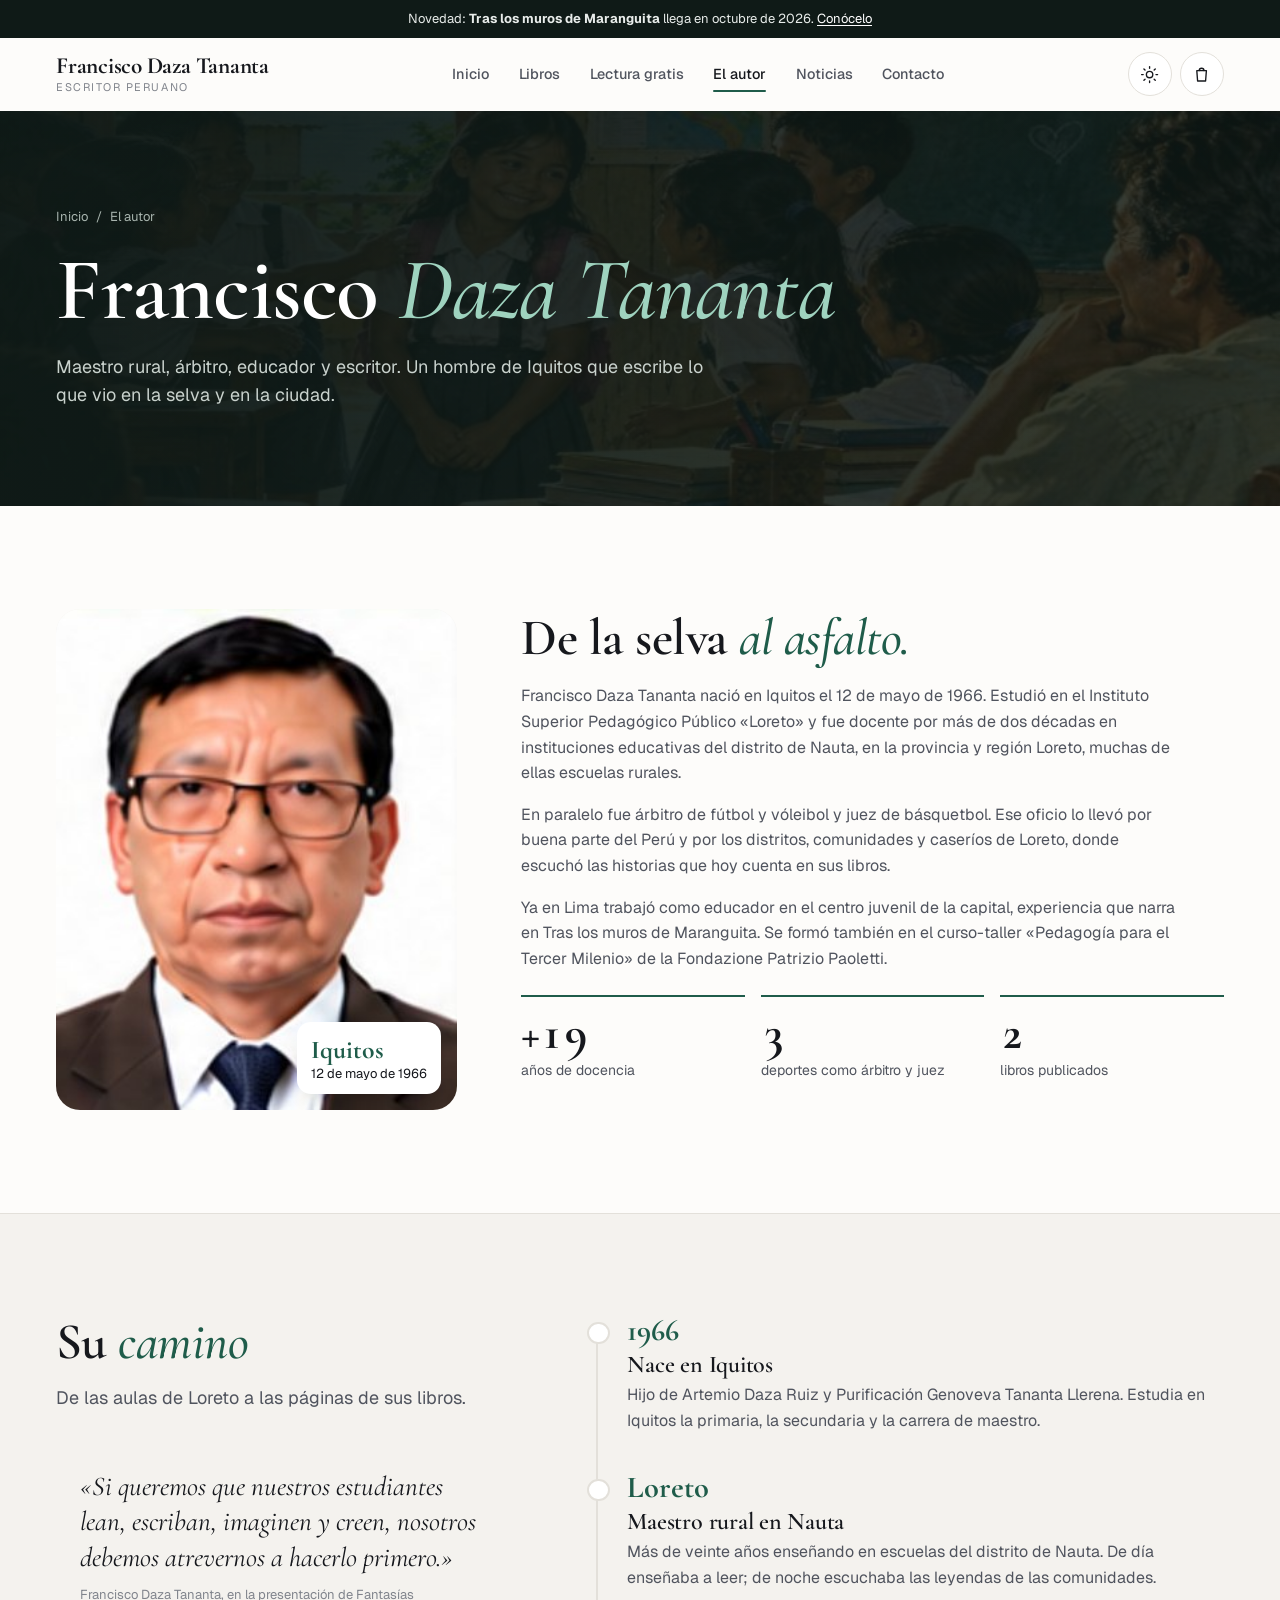
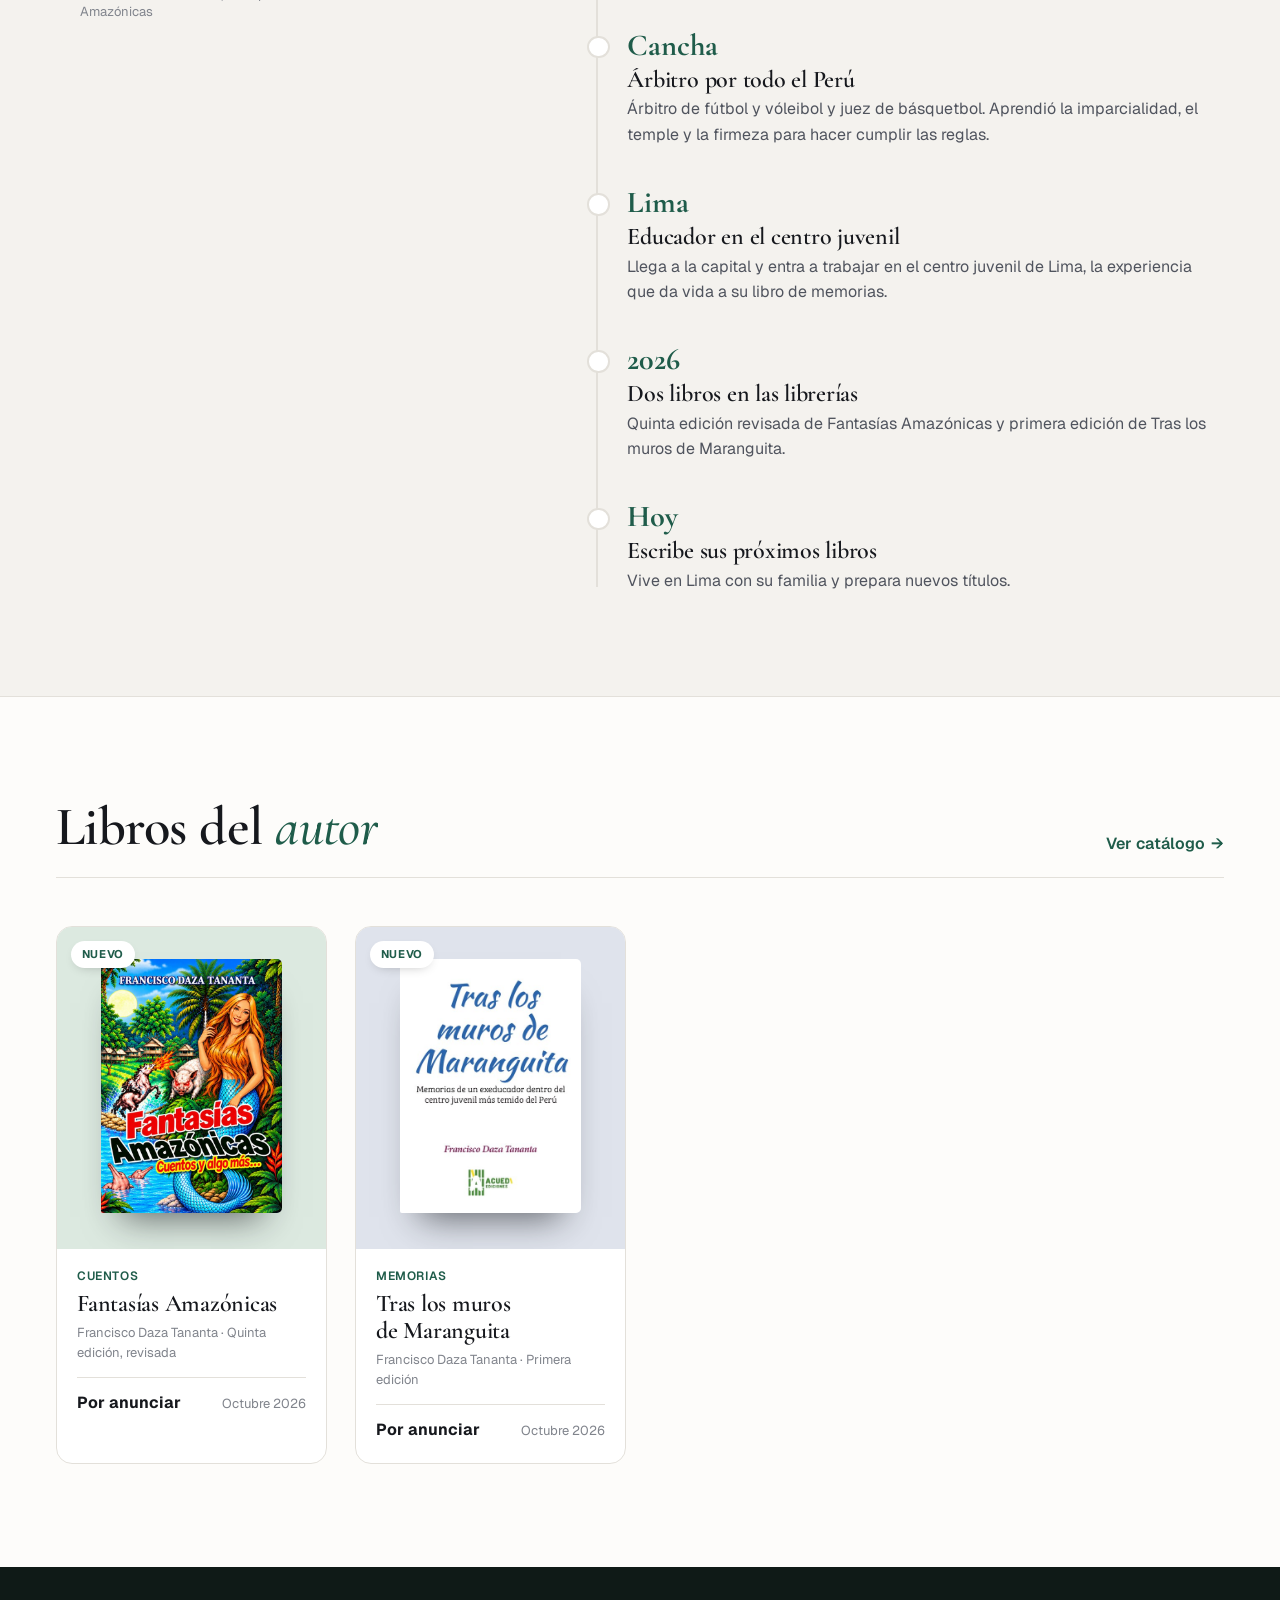
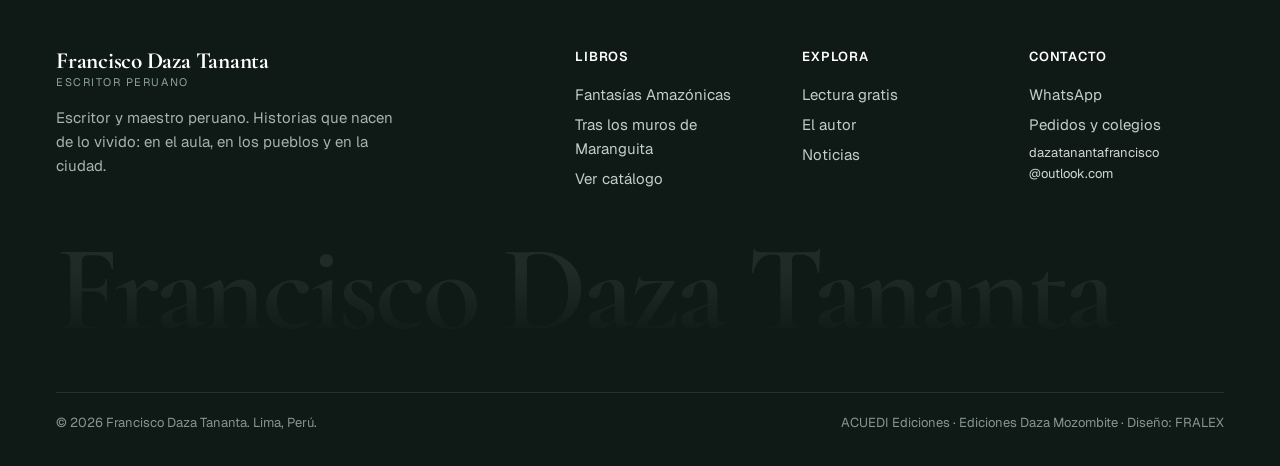
==== commit a7574568: "Pedidos en 3 pasos, vista rápida, Comprar ya y más movimiento - Bolsa con pasos: libros, datos (nomb" ====
--- a/autor.html
+++ b/autor.html
@@ -42,15 +42,49 @@
   <div class="bd" data-close-drawer></div>
   <aside class="panel" role="dialog" aria-modal="true" aria-label="Tu pedido">
     <div class="drawer-head"><h3>Tu pedido</h3><button class="icon-btn" type="button" data-close-drawer aria-label="Cerrar"><svg viewBox="0 0 24 24" fill="none" stroke="currentColor" stroke-width="1.8" stroke-linecap="round"><path d="M6 6l12 12M18 6L6 18"/></svg></button></div>
-    <div class="bag-list" id="bagList"></div>
-    <div class="bag-foot" id="bagFoot" hidden>
-      <div class="bag-total"><span>Total</span><span id="bagTotal"></span></div>
-      <p class="fine">Al enviar, se abre WhatsApp con tu pedido escrito. Ahí coordinamos el pago y la entrega.</p>
-      <button class="btn btn-acc" type="button" id="sendOrder">Enviar pedido por WhatsApp</button>
-      <button class="btn btn-line" type="button" data-close-drawer>Seguir viendo libros</button>
+    <ol class="steps-mini" id="bagSteps" aria-label="Pasos del pedido"><li class="on">Libros</li><li>Tus datos</li><li>Enviar</li></ol>
+    <div class="bag-view" id="bagView1">
+      <div class="bag-list" id="bagList"></div>
+      <div class="bag-foot" id="bagFoot" hidden>
+        <div class="bag-total"><span>Total</span><span id="bagTotal"></span></div>
+        <button class="btn btn-acc" type="button" id="toCheckout">Continuar con mis datos <span class="ar">→</span></button>
+        <button class="btn btn-line" type="button" data-close-drawer>Seguir viendo libros</button>
+      </div>
+    </div>
+    <form class="bag-view checkout" id="bagView2" hidden novalidate>
+      <div class="field"><label for="o-name">Tu nombre</label><input id="o-name" name="nombre" type="text" placeholder="Rosa Pérez" autocomplete="name"><span class="err e-oname"></span></div>
+      <div class="field"><label for="o-city">Ciudad y distrito</label><input id="o-city" name="ciudad" type="text" placeholder="Lima, San Martín de Porres" autocomplete="address-level2"><span class="err e-ocity"></span></div>
+      <fieldset class="opts"><legend>¿Cómo lo recibes?</legend>
+        <label><input type="radio" name="entrega" value="Envío a domicilio" checked><span>Envío a domicilio</span></label>
+        <label><input type="radio" name="entrega" value="Recojo en persona"><span>Recojo en persona</span></label>
+      </fieldset>
+      <fieldset class="opts"><legend>¿Cómo prefieres pagar?</legend>
+        <label><input type="radio" name="pago" value="Yape" checked><span>Yape</span></label>
+        <label><input type="radio" name="pago" value="Plin"><span>Plin</span></label>
+        <label><input type="radio" name="pago" value="Transferencia"><span>Transferencia</span></label>
+        <label><input type="radio" name="pago" value="Efectivo"><span>Efectivo</span></label>
+      </fieldset>
+      <div class="field"><label for="o-note">Nota (opcional)</label><input id="o-note" name="nota" type="text" placeholder="Por ejemplo: es para regalo"></div>
+      <div class="sum" id="bagSum"></div>
+      <button class="btn btn-acc" type="submit"><svg viewBox="0 0 24 24" aria-hidden="true"><path fill="currentColor" d="M12 2a10 10 0 0 0-8.7 14.9L2 22l5.2-1.3A10 10 0 1 0 12 2zm0 18.2c-1.5 0-3-.4-4.2-1.2l-.3-.2-3.1.8.8-3-.2-.3A8.2 8.2 0 1 1 12 20.2z"/></svg>Enviar pedido por WhatsApp</button>
+      <button class="btn btn-line" type="button" id="backToBag">← Volver a mis libros</button>
+      <p class="fine">Se abre WhatsApp con tu pedido escrito. Te confirmamos el precio final y la entrega.</p>
+    </form>
+    <div class="bag-view sent" id="bagView3" hidden>
+      <div class="sent-ico" aria-hidden="true">✓</div>
+      <h4>¡Tu pedido está listo!</h4>
+      <p class="muted">Se abrió WhatsApp con tu pedido. Solo toca «Enviar» en WhatsApp para que lo recibamos.</p>
+      <a class="btn btn-acc" id="reopenWa" href="#" target="_blank" rel="noopener">Abrir WhatsApp otra vez</a>
+      <button class="btn btn-line" type="button" id="clearBag">Empezar un pedido nuevo</button>
     </div>
   </aside>
 </div>
+<div class="qv" id="quickview" hidden role="dialog" aria-modal="true" aria-labelledby="qvTitle">
+  <div class="bd" data-close-qv></div>
+  <div class="qv-box" id="qvBox"></div>
+</div>
+<button class="orderpill" id="orderPill" type="button" data-open-drawer="bag" hidden><span class="op-count" id="opCount">0</span><span class="op-txt">Tu pedido</span><span class="op-total" id="opTotal"></span><span class="op-go">Ver pedido →</span></button>
+<div class="scrollbar" id="scrollbar" aria-hidden="true"></div>
 <section class="phead"><img src="assets/img/escuela-rural.jpg" alt=""><div class="wrap"><nav class="crumbs" aria-label="Ruta"><a href="index.html">Inicio</a><span>/</span><span>El autor</span></nav><h1>Francisco <em>Daza Tananta</em></h1><p>Maestro rural, árbitro, educador y escritor. Un hombre de Iquitos que escribe lo que vio en la selva y en la ciudad.</p></div></section>
 <main>
   <section class="sec"><div class="wrap author">
@@ -95,6 +129,7 @@
       <div><h5>Explora</h5><a href="leer.html">Lectura gratis</a><a href="autor.html">El autor</a><a href="noticias.html">Noticias</a></div>
       <div><h5>Contacto</h5><a data-wa-general href="#">WhatsApp</a><a href="contacto.html">Pedidos y colegios</a><code data-mail></code></div>
     </div>
+    <p class="wordmark" aria-hidden="true">Francisco Daza Tananta</p>
     <div class="foot-bottom"><span>© 2026 Francisco Daza Tananta. Lima, Perú.</span><span>ACUEDI Ediciones · Ediciones Daza Mozombite · Diseño: FRALEX</span></div>
   </div>
 </footer>
--- a/assets/css/styles.css
+++ b/assets/css/styles.css
@@ -722,3 +722,121 @@
 }
 .ex-books{grid-template-columns:repeat(auto-fill,minmax(9.5rem,11rem))}
 @media (max-width:520px){.ex-books{grid-template-columns:repeat(2,minmax(0,1fr))}}
+
+/* =====================================================================
+   PEDIDOS FÁCILES · pasos, vista rápida, barra flotante
+   ===================================================================== */
+.steps-mini{list-style:none;margin:0 0 1.25rem;padding:0;display:grid;grid-template-columns:repeat(3,1fr);gap:.4rem;counter-reset:st}
+.steps-mini li{counter-increment:st;font-size:.75rem;font-weight:600;color:var(--fg-3);padding-top:.6rem;border-top:3px solid var(--line);transition:border-color .3s,color .3s}
+.steps-mini li::before{content:counter(st) ". "}
+.steps-mini li.on{border-color:var(--acc);color:var(--acc-tx)}
+body:not(.has-order) .steps-mini{display:none}
+.bag-view{display:flex;flex-direction:column;flex:1;gap:.9rem;animation:slidein .4s var(--ease)}
+.bag-view[hidden]{display:none}
+#bagView1{gap:1rem}
+.checkout .field input{border-radius:14px}
+.opts{border:0;margin:0;padding:0;display:flex;flex-wrap:wrap;gap:.45rem}
+.opts legend{font-size:.8125rem;font-weight:500;color:var(--fg-2);margin-bottom:.45rem;padding:0}
+.opts label{position:relative;cursor:pointer}
+.opts input{position:absolute;opacity:0;inset:0;margin:0;cursor:pointer;z-index:1;width:100%;height:100%}
+.opts span{display:inline-flex;align-items:center;min-height:2.5rem;padding:0 1rem;border-radius:999px;border:1px solid var(--line-2);background:var(--surface);font-size:.875rem;font-weight:500;transition:background-color .2s,border-color .2s,color .2s,transform 160ms var(--ease-out)}
+.opts label:active span{transform:scale(.96)}
+.opts input:checked + span{background:var(--acc);border-color:var(--acc);color:#fff}
+.opts input:focus-visible + span{outline:2px solid var(--acc);outline-offset:2px}
+.sum{display:grid;gap:.2rem;padding:.9rem 1rem;border-radius:14px;background:var(--bg-2);font-size:.875rem;color:var(--fg-2)}
+.sum b{color:var(--fg);font-size:.8125rem;text-transform:uppercase;letter-spacing:.06em;margin-bottom:.15rem}
+.checkout .btn{width:100%}
+.fine{font-size:.78rem;color:var(--fg-3);text-align:center}
+.sent{align-items:center;text-align:center;justify-content:center;padding:2rem 0}
+.sent .btn{width:100%}
+.sent h4{font-family:var(--f-display);font-size:1.9rem}
+.sent .muted{color:var(--fg-2);font-size:.95rem}
+.sent-ico{width:4.5rem;height:4.5rem;border-radius:50%;background:var(--acc);color:#fff;display:grid;place-items:center;font-size:2rem;animation:popin .6s var(--ease)}
+@keyframes popin{0%{transform:scale(0) rotate(-30deg)}60%{transform:scale(1.12)}100%{transform:none}}
+
+/* Libro que vuela a la bolsa */
+.flyer{position:fixed;z-index:130;pointer-events:none;object-fit:cover;border-radius:3px 6px 6px 3px;box-shadow:0 20px 40px -12px rgba(0,0,0,.5);margin:0}
+
+/* Vista rápida */
+.qv{position:fixed;inset:0;z-index:110;display:grid;place-items:center;padding:16px}
+.qv[hidden]{display:none}
+.qv .bd{position:absolute;inset:0;background:rgba(15,26,23,.55);backdrop-filter:blur(6px);-webkit-backdrop-filter:blur(6px);opacity:0;transition:opacity .3s}
+.qv-box{position:relative;width:min(58rem,100%);max-height:calc(100dvh - 32px);overflow:auto;background:var(--bg);border-radius:var(--r-panel);display:grid;grid-template-columns:minmax(0,1fr) minmax(0,1.1fr);box-shadow:0 40px 90px -30px rgba(0,0,0,.6);opacity:0;transform:translateY(24px) scale(.97);transition:opacity .3s var(--ease-out),transform .45s var(--ease)}
+.qv.open .bd{opacity:1}
+.qv.open .qv-box{opacity:1;transform:none}
+.qv-x{position:absolute;top:1rem;right:1rem;z-index:2}
+.qv-media{background:radial-gradient(120% 90% at 50% 30%,color-mix(in srgb,var(--tint,var(--acc)) 30%,var(--bg-2)),var(--bg-2));display:grid;place-items:center;padding:3rem 2rem;min-height:24rem}
+.qv-media .book3d{width:min(13rem,60%)}
+.qv-info{padding:2.5rem 2.25rem;display:grid;gap:.9rem;align-content:center}
+.qv-info h3{font-size:clamp(1.9rem,3vw,2.6rem)}
+.qv-info .sub{color:var(--fg-2)}
+.qv-info .hook{font-family:var(--f-read);font-size:1.1rem;line-height:1.5;color:var(--fg-2)}
+.qv-price b{font-family:var(--f-display);font-size:1.7rem;display:block}
+.qv-price span{font-size:.8125rem;color:var(--fg-3)}
+.qv-row{display:flex;gap:.6rem;align-items:center;flex-wrap:wrap}
+.qv-row .qty{margin:0;height:3rem}
+.qv-row .btn{flex:1}
+.qv-info > .btn{width:100%}
+@media (max-width:720px){
+  .qv{place-items:end center;padding:0}
+  .qv-box{grid-template-columns:1fr;border-radius:var(--r-panel) var(--r-panel) 0 0;max-height:92dvh;transform:translateY(100%)}
+  .qv-media{min-height:0;padding:1.5rem 2rem 1.25rem}
+  .qv-media .book3d{width:6.5rem}
+  .qv-info{padding:1.5rem 1.25rem calc(1.5rem + env(safe-area-inset-bottom,0px))}
+}
+
+/* Barra flotante del pedido */
+.orderpill{position:fixed;left:50%;bottom:calc(1.25rem + env(safe-area-inset-bottom,0px));z-index:80;display:flex;align-items:center;gap:.8rem;padding:.5rem .55rem .5rem .55rem;border:0;border-radius:999px;background:var(--inv-bg);color:var(--inv-fg);font:500 .9rem var(--f-body);cursor:pointer;box-shadow:0 18px 44px -14px rgba(0,0,0,.55);transform:translateX(-50%);animation:pillin .6s var(--ease);transition:transform 160ms var(--ease-out),opacity .3s;max-width:calc(100% - 32px)}
+.orderpill[hidden]{display:none}
+.orderpill:active{transform:translateX(-50%) scale(.97)}
+.op-count{min-width:2rem;height:2rem;border-radius:50%;background:var(--acc);color:#fff;display:grid;place-items:center;font-weight:700;font-size:.85rem}
+.op-total{opacity:.7;white-space:nowrap}
+.op-go{padding:.5rem 1rem;border-radius:999px;background:var(--acc);color:#fff;font-weight:600;white-space:nowrap}
+@keyframes pillin{from{opacity:0;transform:translate(-50%,120%)}to{opacity:1;transform:translateX(-50%)}}
+body:has(.drawer.open) .orderpill,body:has(.qv.open) .orderpill{opacity:0;pointer-events:none}
+body.has-order .totop{bottom:calc(5.25rem + env(safe-area-inset-bottom,0px))}
+body.has-order .toast{bottom:calc(5.5rem + env(safe-area-inset-bottom,0px))}
+@media (max-width:520px){.op-total{display:none}.orderpill{gap:.6rem}}
+@media (hover:hover){.orderpill:hover .op-go{background:var(--acc-hi)}}
+
+/* =====================================================================
+   DINAMISMO Y ACABADO PREMIUM
+   ===================================================================== */
+.scrollbar{position:fixed;top:0;left:0;right:0;height:3px;z-index:95;background:linear-gradient(90deg,var(--acc),var(--acc-tx));transform:scaleX(0);transform-origin:0 50%;pointer-events:none}
+
+/* Títulos que aparecen palabra por palabra */
+.split .w{display:inline-block;overflow:hidden;vertical-align:bottom;padding-bottom:.08em;margin-bottom:-.08em}
+.split .w > span{display:inline-block;transform:translateY(105%);transition:transform .9s var(--ease)}
+.split.in .w > span{transform:none}
+
+/* Imágenes que se descubren */
+.clip{clip-path:inset(12% 12% 12% 12% round 24px);transition:clip-path 1.2s var(--ease)}
+.clip img{transform:scale(1.18);transition:transform 1.6s var(--ease)}
+.clip.in{clip-path:inset(0 0 0 0 round 0)}
+.clip.in img{transform:none}
+
+/* Luz que sigue al cursor */
+@media (hover:hover) and (pointer:fine){
+  .band,.ex-panel,.subscribe,.val,.lead-card{position:relative;isolation:isolate}
+  .band::after,.ex-panel::after,.subscribe::after,.val::after,.lead-card::after{content:"";position:absolute;inset:0;border-radius:inherit;pointer-events:none;z-index:-1;opacity:0;transition:opacity .4s;background:radial-gradient(420px circle at var(--mx,50%) var(--my,50%),color-mix(in srgb,var(--acc) 16%,transparent),transparent 70%)}
+  .band:hover::after,.ex-panel:hover::after,.subscribe:hover::after,.val:hover::after,.lead-card:hover::after{opacity:1}
+  .card .cv::after{content:"";position:absolute;inset:0;pointer-events:none;opacity:0;transition:opacity .3s;background:radial-gradient(260px circle at var(--mx,50%) var(--my,50%),rgba(255,255,255,.22),transparent 65%)}
+  .card:hover .cv::after{opacity:1}
+}
+
+/* Acabado: sombras en capas y detalles */
+.subscribe,.band,.ex-panel{box-shadow:0 1px 0 rgba(255,255,255,.6) inset,0 30px 60px -40px var(--shadow)}
+.link.light{color:#fff}
+.hero .ctas{align-items:center}
+#heroBg{will-change:transform}
+
+/* Nombre del autor grande en el pie */
+.wordmark{font-family:var(--f-display);font-weight:600;font-size:clamp(2.6rem,9.5vw,9rem);line-height:.9;letter-spacing:-.03em;margin:2.5rem 0 1.5rem;white-space:nowrap;overflow:hidden;color:inherit;opacity:.09;user-select:none;-webkit-mask-image:linear-gradient(180deg,#000 30%,transparent);mask-image:linear-gradient(180deg,#000 30%,transparent)}
+
+@media (prefers-reduced-motion:reduce){
+  .split .w > span,.clip,.clip img{transition:none;transform:none;clip-path:none}
+  .orderpill,.sent-ico{animation:none}
+  .scrollbar{display:none}
+}
+@media (hover:none),(pointer:coarse){.card .tacts{display:grid;gap:.5rem}}
+.op-txt{white-space:nowrap}
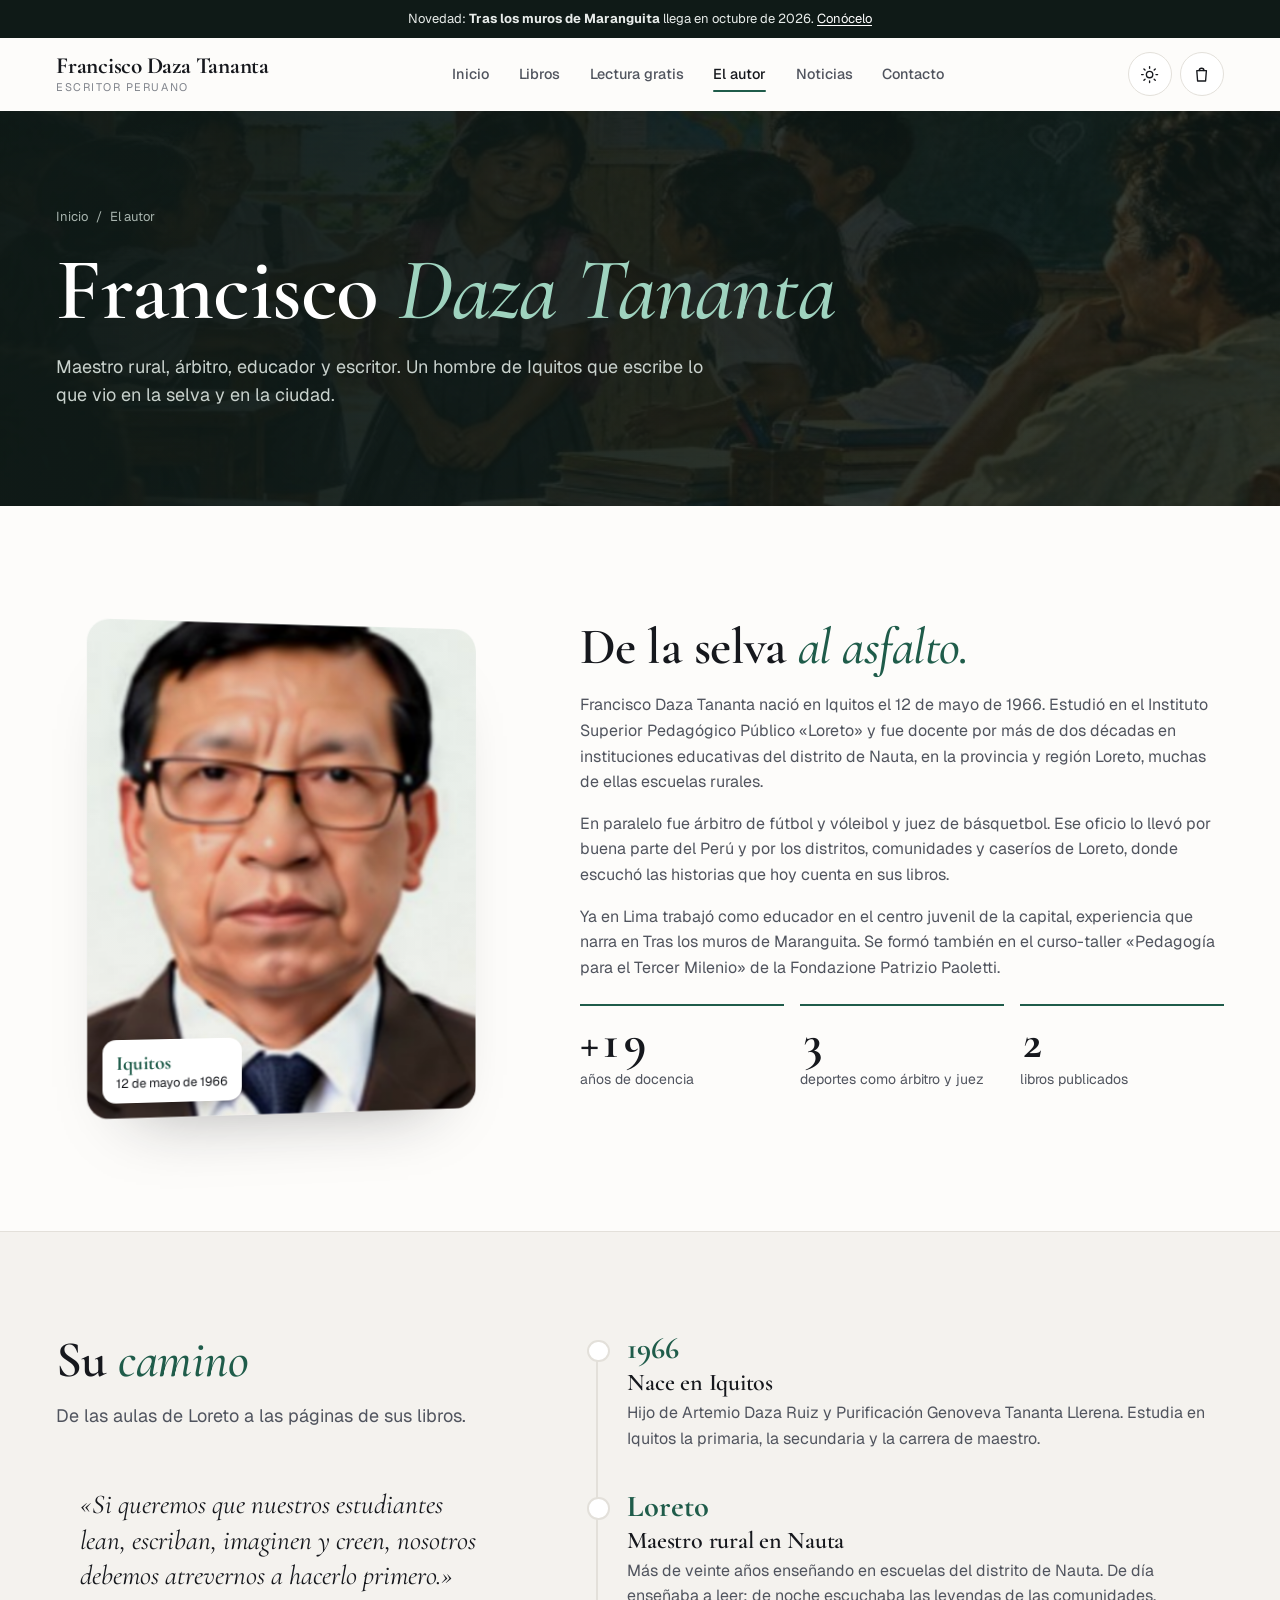
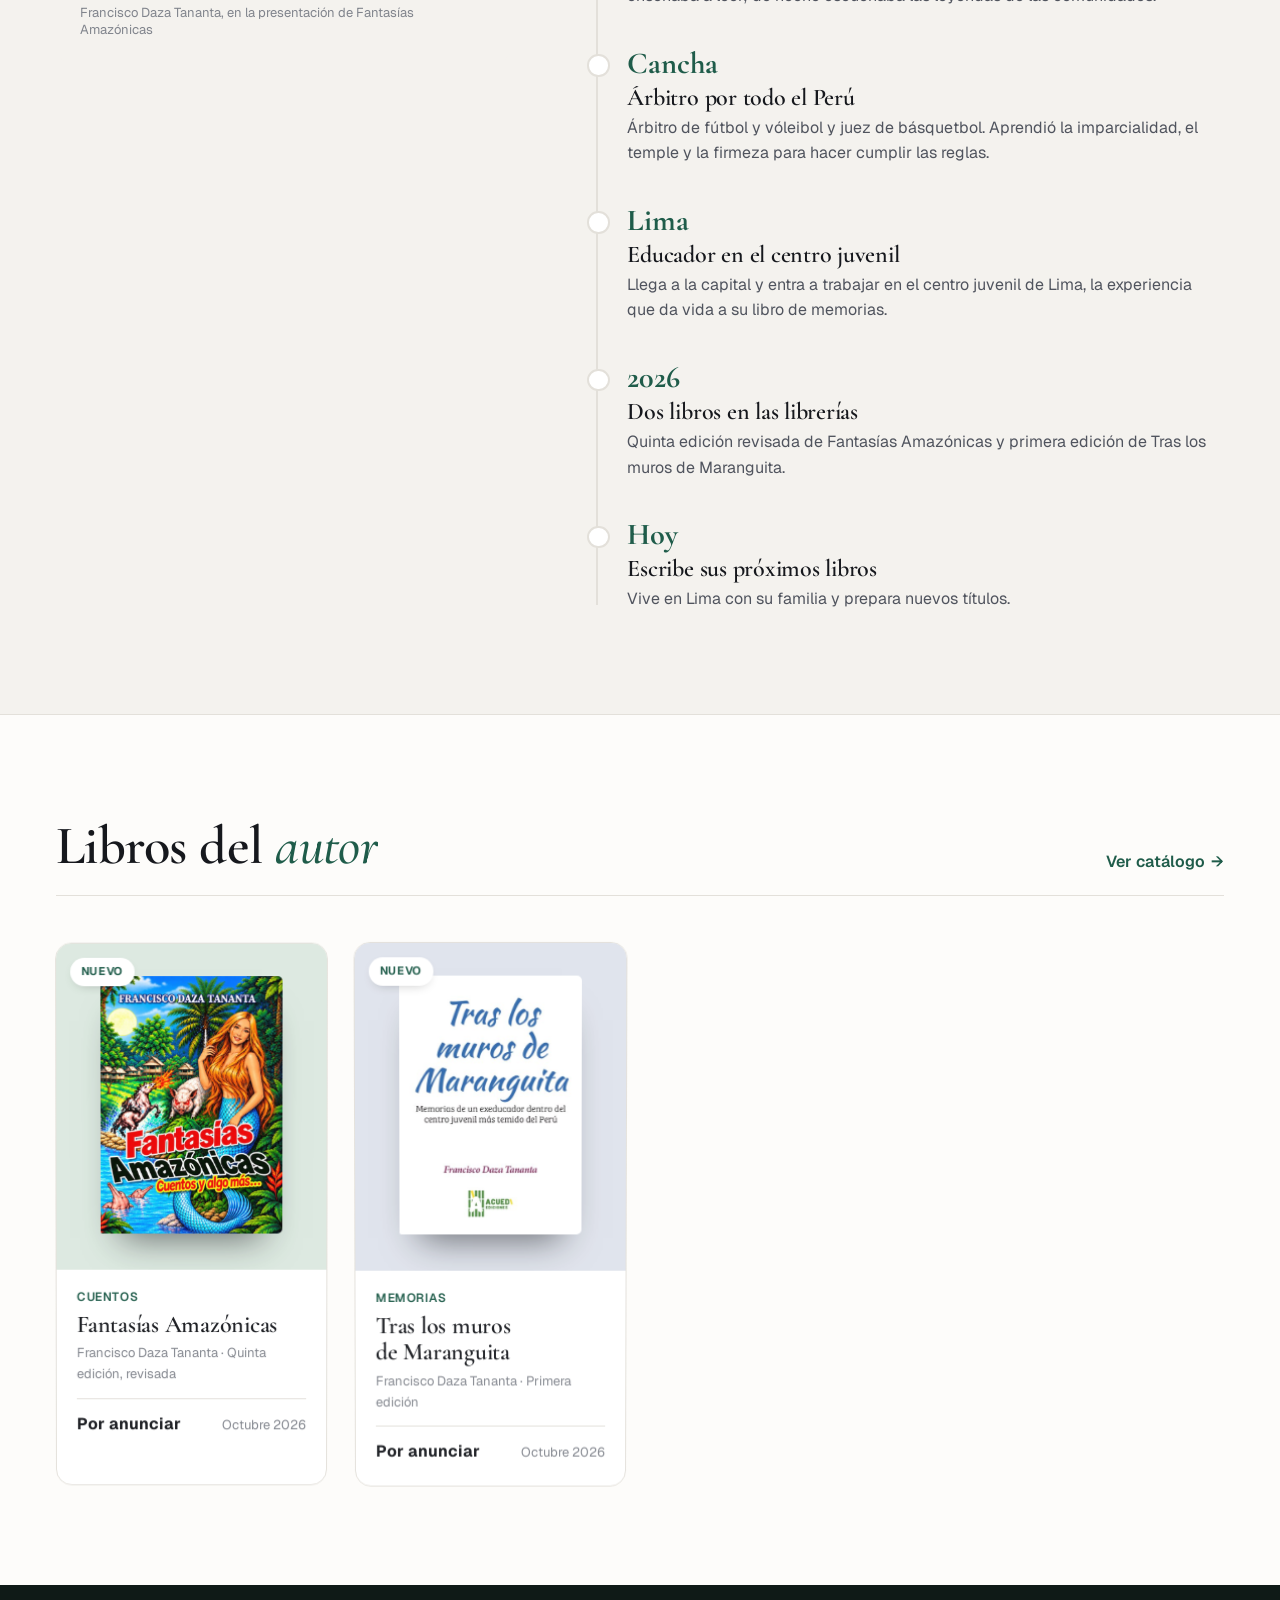
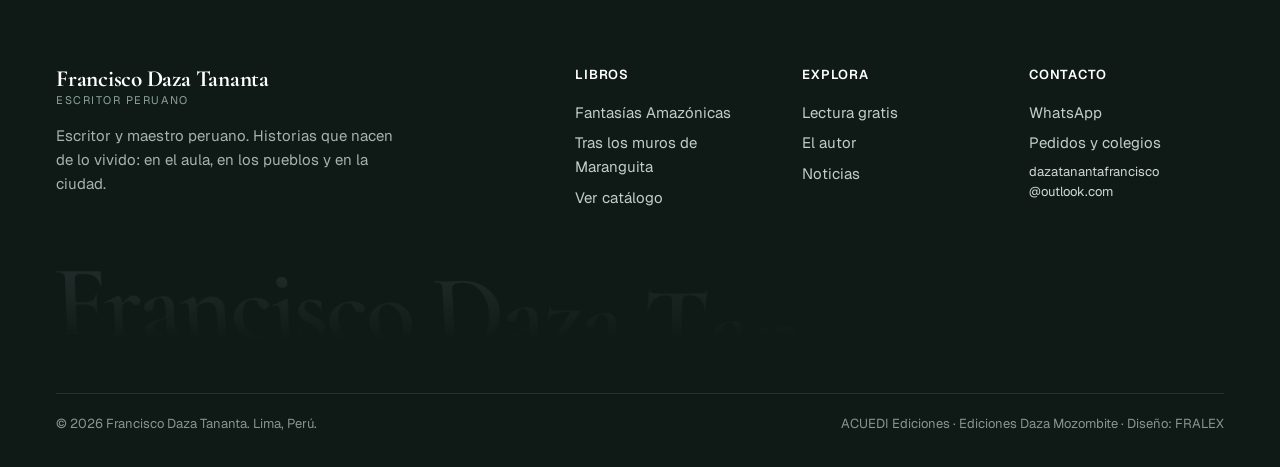
==== commit 0b81318e: "Libro 3D real con Three.js, vitrina que gira al bajar, GSAP + Lenis y cortina entre páginas; se quit" ====
--- a/autor.html
+++ b/autor.html
@@ -13,7 +13,7 @@
 <link rel="preconnect" href="https://fonts.gstatic.com" crossorigin>
 <link rel="stylesheet" href="https://fonts.googleapis.com/css2?family=Cormorant+Garamond:ital,wght@0,500;0,600;0,700;1,500;1,600&family=EB+Garamond:ital,wght@0,400;1,400&family=Geist:wght@400;500;600;700&display=swap">
 <link rel="stylesheet" href="assets/css/styles.css">
-<script>try{var t=localStorage.getItem("fdt-tema");if(t)document.documentElement.setAttribute("data-theme",t);}catch(e){}</script>
+<script>try{var t=localStorage.getItem("fdt-tema");if(t)document.documentElement.setAttribute("data-theme",t);if(sessionStorage.getItem("fdt-pase")){document.documentElement.classList.add("pase-in");sessionStorage.removeItem("fdt-pase");}}catch(e){}</script>
 <meta name="page" content="autor">
 </head>
 <body data-page="autor">
@@ -135,7 +135,12 @@
 </footer>
 <button class="totop" id="totop" type="button" aria-label="Volver arriba">↑</button>
 <div class="toast" id="toast" role="status" aria-live="polite"></div>
+<div class="curtain" aria-hidden="true"><span>Francisco Daza Tananta</span></div>
+<script src="assets/vendor/gsap.min.js"></script>
+<script src="assets/vendor/ScrollTrigger.min.js"></script>
+<script src="assets/vendor/lenis.min.js"></script>
 <script src="assets/js/data.js"></script>
 <script src="assets/js/app.js"></script>
+<script src="assets/js/motion.js"></script>
 </body>
 </html>
--- a/assets/css/styles.css
+++ b/assets/css/styles.css
@@ -840,3 +840,139 @@
 }
 @media (hover:none),(pointer:coarse){.card .tacts{display:grid;gap:.5rem}}
 .op-txt{white-space:nowrap}
+
+/* =====================================================================
+   PORTADA · reubicación y nuevo acabado de franjas, temas y autor
+   ===================================================================== */
+/* Cinta de temas bajo el carrusel */
+.marq{background:var(--bg-2);border-block:0;border-bottom:1px solid var(--line);padding-block:1.05rem}
+.track{gap:0;animation-duration:45s}
+.track .grp{display:flex;align-items:center;gap:2.25rem;padding-right:2.25rem;flex:none}
+.track a{font-family:var(--f-display);font-style:italic;font-weight:500;font-size:clamp(1.2rem,1.9vw,1.55rem);white-space:nowrap;color:var(--fg-2);transition:color 200ms ease}
+.track i{font-style:normal;font-size:.65rem;color:var(--acc-tx);opacity:.8}
+@media (hover:hover){.track a:hover{color:var(--acc-tx)}}
+@media (prefers-reduced-motion:reduce){
+  .marq{-webkit-mask-image:none;mask-image:none}
+  .track{width:auto;flex-wrap:wrap;justify-content:center;gap:.4rem 1.75rem;padding-inline:16px}
+}
+
+/* Cómo pedir: debajo de los libros */
+.howto{margin-top:clamp(2.5rem,5vw,3.5rem);display:grid;grid-template-columns:minmax(0,4fr) minmax(0,8fr);gap:1.25rem clamp(1.5rem,4vw,3rem);align-items:center;padding:clamp(1.5rem,3.5vw,2.25rem) clamp(1.5rem,3.5vw,2.5rem);border:1px solid var(--line);border-radius:var(--r-panel);background:var(--surface);box-shadow:0 30px 60px -45px var(--shadow)}
+.howto-head h3{font-size:clamp(1.7rem,2.6vw,2.2rem)}
+.howto-head p{color:var(--fg-2);font-size:.9375rem;margin-top:.5rem;max-width:34ch}
+.howto-steps{list-style:none;margin:0;padding:0;display:grid;grid-template-columns:repeat(3,minmax(0,1fr));gap:1rem;position:relative}
+.howto-steps li{display:flex;gap:.85rem;align-items:flex-start;position:relative}
+.howto-steps .n{flex:none;width:2.6rem;height:2.6rem;border-radius:50%;display:grid;place-items:center;background:var(--acc-soft);color:var(--acc-tx);font-family:var(--f-display);font-weight:600;font-size:1.35rem;transition:background-color .3s,color .3s,transform .4s var(--ease)}
+.howto-steps b{display:block;font-size:.9875rem;line-height:1.3}
+.howto-steps span:not(.n){font-size:.8125rem;color:var(--fg-3);line-height:1.45}
+@media (hover:hover){.howto-steps li:hover .n{background:var(--acc);color:#fff;transform:scale(1.08)}}
+.howto-note{grid-column:1/-1;display:flex;flex-wrap:wrap;gap:.5rem;padding-top:1.25rem;border-top:1px solid var(--line)}
+.howto-note span{font-size:.8125rem;color:var(--fg-2);padding:.35rem .85rem .35rem .75rem;border-radius:999px;background:var(--bg-2);display:inline-flex;align-items:center;gap:.45rem}
+.howto-note span::before{content:"";width:.4rem;height:.4rem;border-radius:50%;background:var(--acc)}
+@media (max-width:900px){.howto{grid-template-columns:1fr}.howto-steps{grid-template-columns:1fr;gap:.9rem}}
+
+/* Temas: pestañas arriba, panel horizontal */
+.explorer{grid-template-columns:1fr;gap:1.25rem}
+.ex-list{display:flex;flex-wrap:wrap;gap:.5rem}
+.ex-list button{display:inline-flex;gap:.6rem;align-items:baseline;padding:.6rem 1.1rem;border-radius:999px;border:1px solid var(--line-2);background:var(--surface)}
+.ex-list button b{font-size:1.3rem}
+.ex-list button span{font-size:.75rem}
+.ex-list button[aria-selected="true"]{background:var(--inv-bg);border-color:var(--inv-bg);color:var(--inv-fg);box-shadow:none}
+.ex-list button[aria-selected="true"] b{color:inherit}
+.ex-list button[aria-selected="true"] span{color:inherit;opacity:.65}
+.ex-panel{min-height:0;padding:clamp(1.5rem,3.5vw,2.5rem)}
+.ex-panel .in{grid-template-columns:minmax(0,5fr) minmax(0,7fr);align-items:center;gap:clamp(1.5rem,4vw,3rem)}
+.ex-txt{display:grid;gap:.9rem;align-content:center}
+.ex-n{font-size:.75rem;font-weight:600;letter-spacing:.12em;color:var(--fg-3);font-variant-numeric:tabular-nums}
+.ex-books{grid-template-columns:repeat(auto-fill,minmax(8.5rem,10.5rem));justify-content:end}
+@media (max-width:860px){
+  .ex-list{flex-wrap:nowrap;overflow-x:auto;padding-bottom:.25rem}
+  .ex-list button{flex:none}
+  .ex-panel .in{grid-template-columns:1fr}
+  .ex-books{justify-content:start;grid-template-columns:repeat(auto-fill,minmax(7.5rem,1fr))}
+}
+
+/* Autor: retrato más cuidado */
+.author{grid-template-columns:minmax(0,5fr) minmax(0,7fr)}
+.author .ph{max-width:26rem;width:100%;justify-self:center;aspect-ratio:4/5;background:radial-gradient(120% 90% at 50% 20%,var(--acc-soft),var(--bg-2));box-shadow:0 40px 70px -50px var(--shadow)}
+.author .ph img{mix-blend-mode:multiply;object-position:50% 15%}
+:root[data-theme="dark"] .author .ph img{mix-blend-mode:normal}
+@media (prefers-color-scheme:dark){:root:not([data-theme="light"]) .author .ph img{mix-blend-mode:normal}}
+.author .ph .stamp{left:1rem;right:auto}
+.author .ph .stamp b{font-size:1.3rem}
+.track{align-items:center}
+@media (min-width:861px){.ex-books{justify-content:center}}
+@media (max-width:860px){.ex-books{grid-template-columns:repeat(auto-fill,minmax(7.5rem,9rem))}}
+:root[data-theme="dark"] .author .ph img{filter:brightness(.9)}
+@media (prefers-color-scheme:dark){:root:not([data-theme="light"]) .author .ph img{filter:brightness(.9)}}
+
+/* =====================================================================
+   3D REAL, VITRINA Y CORTINA
+   ===================================================================== */
+.stage{position:relative}
+.gl-book{position:absolute;top:-6%;bottom:-6%;left:-24%;width:148%;height:112%;touch-action:pan-y;cursor:grab;z-index:2;opacity:0;animation:glin .9s var(--ease) .05s forwards}
+@keyframes glin{from{opacity:0;transform:scale(.92)}to{opacity:1;transform:none}}
+.grabbing .gl-book{cursor:grabbing}
+.stage.gl-on .book3d{opacity:0;pointer-events:none}
+.stage.gl-on{perspective:none}
+.pdp-media .stage,.qv-media .stage{min-height:22rem}
+.qv-media .stage{min-height:16rem}
+
+/* Vitrina "Gira cada libro" */
+.sc-grid{display:grid;grid-template-columns:minmax(0,6fr) minmax(0,5fr);gap:clamp(2rem,5vw,4.5rem);align-items:start}
+.sc-side{position:sticky;top:5.5rem;height:calc(100svh - 7.5rem);min-height:26rem;display:grid}
+.sc-stage-box{position:relative;border-radius:var(--r-panel);overflow:hidden;background:radial-gradient(90% 75% at 50% 42%,color-mix(in srgb,var(--tint,var(--acc-soft)) 85%,var(--surface)),var(--bg-2) 75%);border:1px solid var(--line);display:grid;place-items:center;transition:background .8s var(--ease)}
+.sc-stage-box::before{content:"";position:absolute;inset:auto 0 0;height:35%;background:linear-gradient(180deg,transparent,color-mix(in srgb,var(--fg) 6%,transparent));pointer-events:none}
+.sc-stage{width:56%;max-width:20rem;height:78%;display:grid;place-items:center}
+.sc-stage .book3d{width:100%}
+.sc-count{position:absolute;left:1.5rem;top:1.25rem;font-size:.75rem;font-weight:600;letter-spacing:.14em;color:var(--fg-2);font-variant-numeric:tabular-nums}
+.sc-hint{position:absolute;left:50%;bottom:1.1rem;transform:translateX(-50%);font-size:.75rem;color:var(--fg-3);background:color-mix(in srgb,var(--surface) 80%,transparent);padding:.35rem .8rem;border-radius:999px;white-space:nowrap}
+.sc-list{display:grid}
+.sc-item{min-height:88svh;display:grid;align-content:center;gap:1rem;padding-block:3rem;opacity:.28;transition:opacity .6s var(--ease)}
+.sc-item.on{opacity:1}
+.sc-item .kicker{font-size:.75rem;font-weight:600;letter-spacing:.14em;text-transform:uppercase;color:var(--acc-tx)}
+.sc-item h3{font-size:clamp(2.3rem,4.4vw,3.6rem)}
+.sc-item .hook{font-family:var(--f-read);font-size:1.2rem;line-height:1.5;color:var(--fg)}
+.sc-item .syn{color:var(--fg-2);max-width:54ch}
+.sc-item dl{display:grid;grid-template-columns:repeat(3,minmax(0,1fr));gap:.75rem;margin:.5rem 0}
+.sc-item dl div{border-top:1px solid var(--line-2);padding-top:.6rem}
+.sc-item dt{font-size:.72rem;color:var(--fg-3);text-transform:uppercase;letter-spacing:.08em}
+.sc-item dd{margin:.15rem 0 0;font-weight:600;font-size:.9rem}
+.sc-item .ctas{display:flex;flex-wrap:wrap;gap:.6rem;align-items:center;margin-top:.5rem}
+.sc-mini{display:none}
+@media (max-width:900px){
+  .sc-grid{grid-template-columns:1fr;gap:0}
+  .sc-side{top:4.5rem;height:46svh;min-height:18rem;z-index:3}
+  .sc-stage{width:46%;height:82%}
+  .sc-item{min-height:72svh;padding-block:2rem 3rem;opacity:.35}
+  .sc-item dl{grid-template-columns:1fr 1fr}
+}
+.howto-sec{padding-top:0}
+.howto-sec .howto{margin-top:0}
+
+/* Cortina entre páginas */
+.curtain{position:fixed;inset:0;z-index:200;background:var(--night);color:#fff;display:grid;place-items:center;pointer-events:none;transform:translateY(100%);visibility:hidden}
+.curtain span{font-family:var(--f-display);font-size:clamp(2rem,5vw,3.6rem);font-style:italic;opacity:0;transform:translateY(20px);transition:opacity .4s ease .15s,transform .6s var(--ease) .1s}
+html.pase-go .curtain{visibility:visible;transform:none;transition:transform .5s cubic-bezier(.77,0,.175,1)}
+html.pase-go .curtain span{opacity:1;transform:none}
+html.pase-in .curtain{visibility:visible;transform:none;transition:none}
+html.pase-in .curtain span{opacity:1;transform:none;transition:none}
+html.pase-in.pase-out .curtain{transform:translateY(-100%);transition:transform .8s cubic-bezier(.77,0,.175,1)}
+html.pase-in.pase-out .curtain span{opacity:0;transition:opacity .3s}
+
+/* Brillo que sigue al mouse sobre las tarjetas inclinadas */
+html.motion .card{transform-style:preserve-3d;will-change:transform}
+@media (hover:hover) and (pointer:fine){
+  html.motion .card:hover{transform:none}
+  html.motion .card::after{content:"";position:absolute;inset:0;border-radius:inherit;pointer-events:none;z-index:3;opacity:0;transition:opacity .3s;background:radial-gradient(380px circle at var(--gx,50%) var(--gy,50%),rgba(255,255,255,.28),transparent 60%);mix-blend-mode:soft-light}
+  html.motion .card:hover::after{opacity:1}
+  html.motion .card .cv img{transform:translateZ(40px)}
+  html.motion .card:hover .cv img{transform:translateZ(60px) rotate(-1.5deg)}
+}
+.wordmark .ch{display:inline-block;transform-origin:50% 100%}
+.wordmark{perspective:600px}
+@media (max-width:900px){
+  .sc-side{top:0;padding-top:4.75rem;height:calc(44svh + 4.75rem);background:linear-gradient(var(--bg-2) 88%,transparent);margin-inline:-16px;padding-inline:16px;padding-bottom:1rem}
+}
+.howto-sec{padding-top:clamp(2.5rem,5vw,4rem)}
+.wordmark{font-size:clamp(2.4rem,8vw,7.4rem)}
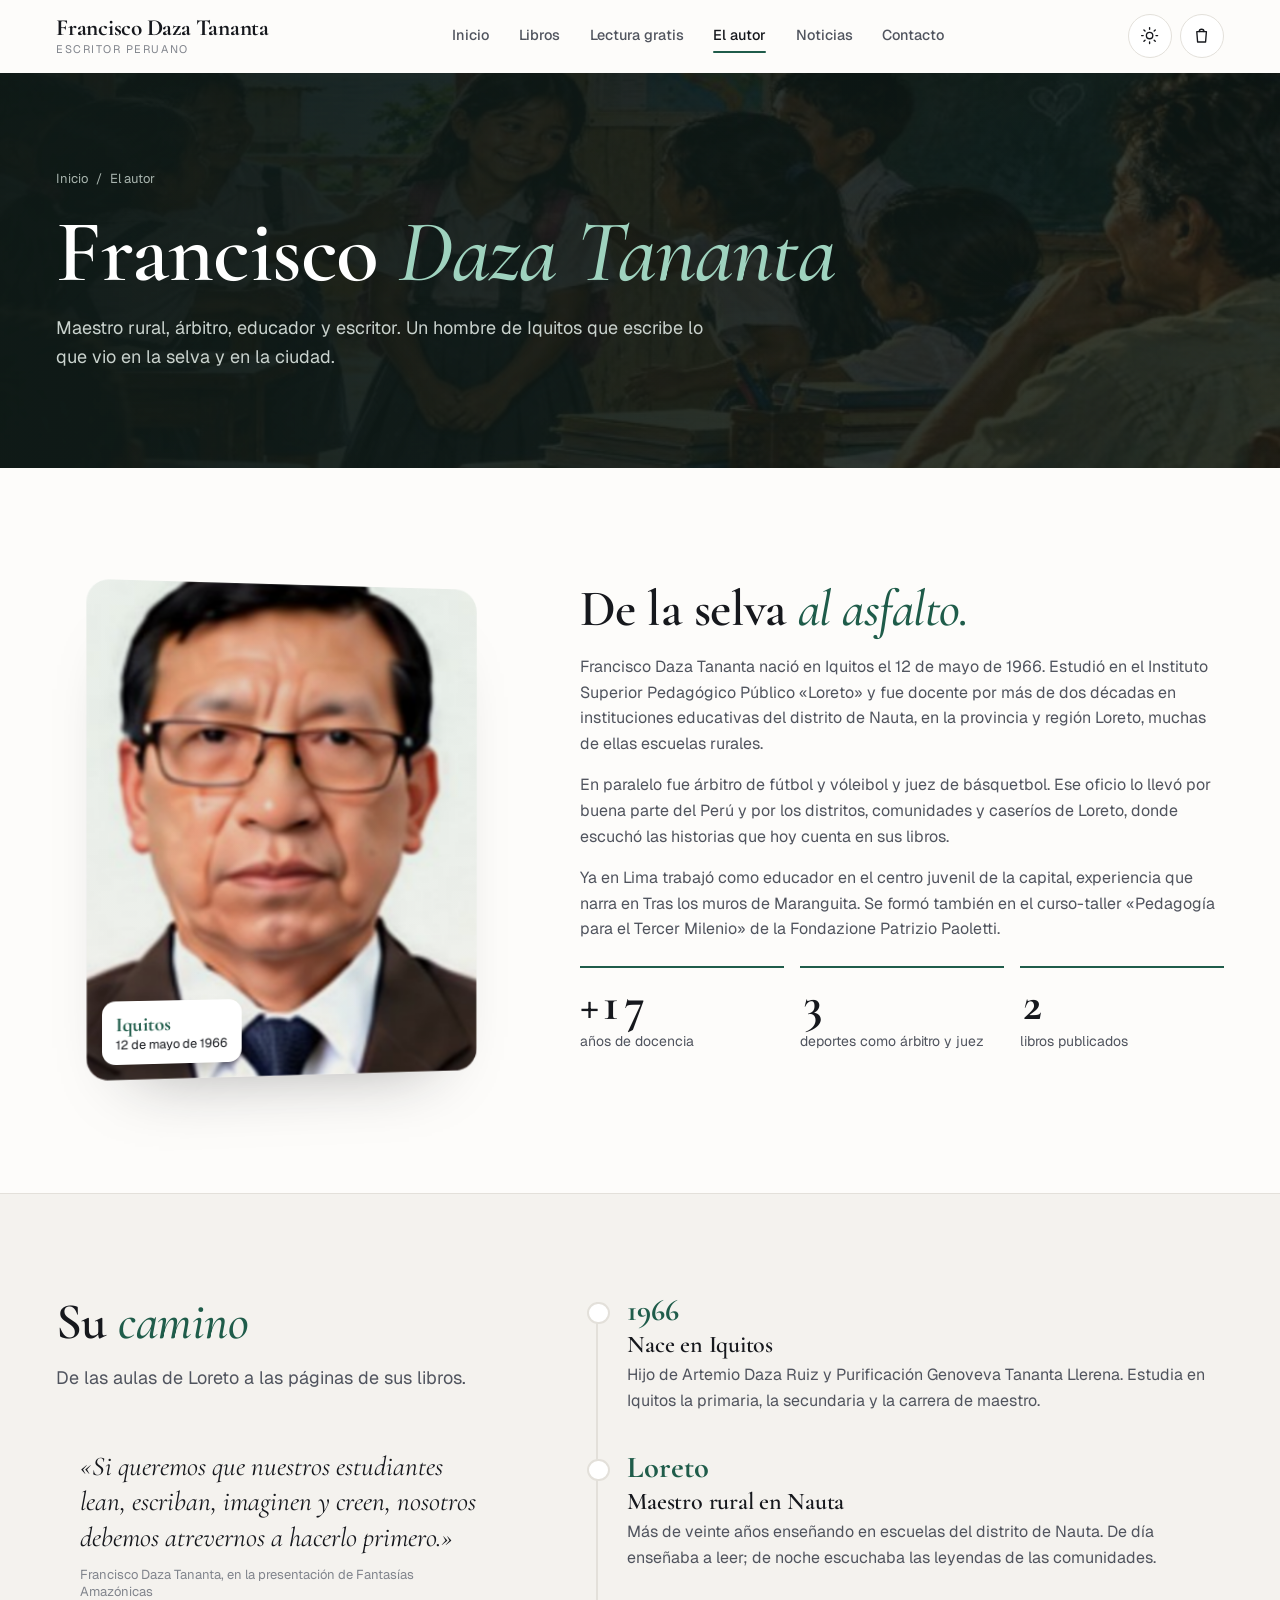
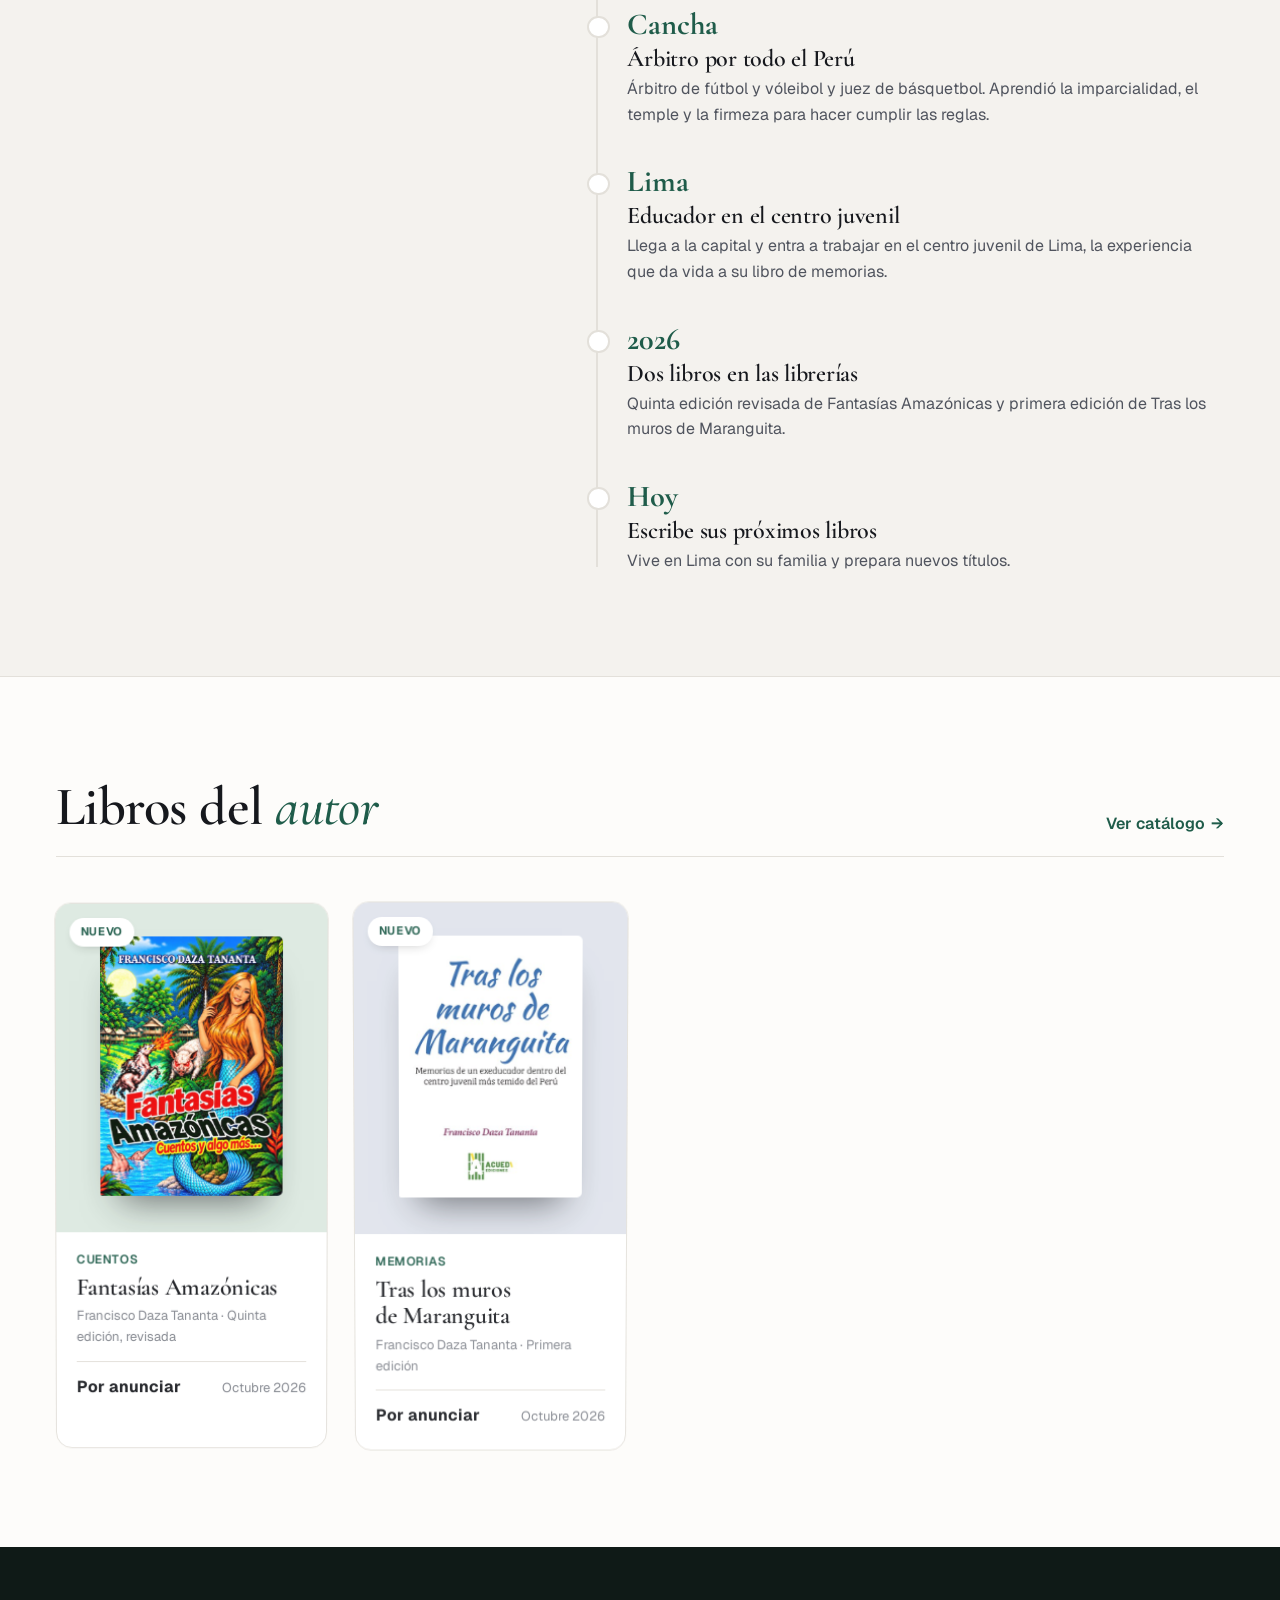
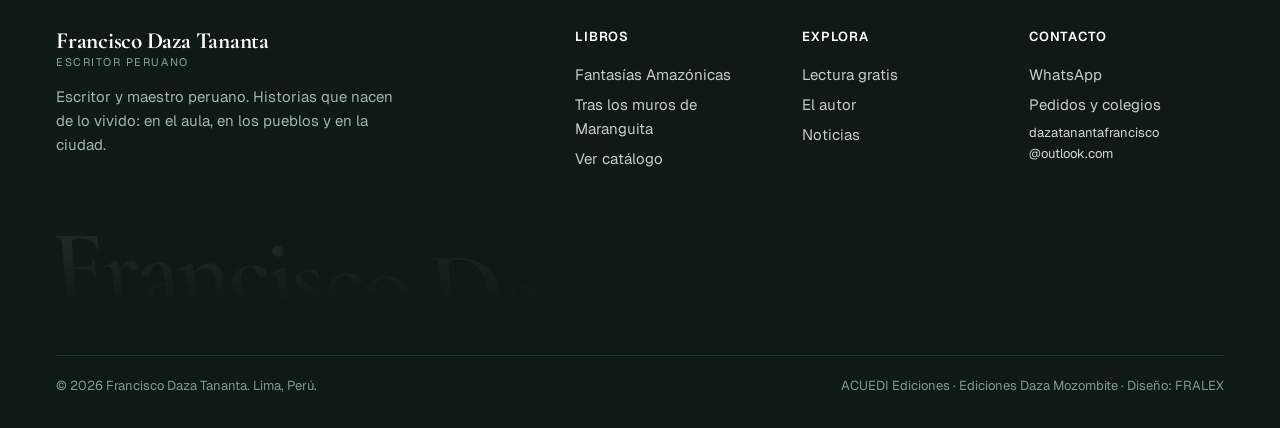
==== commit ee92b8e5: "Portada más limpia: sin franja de aviso, sin estantería repetida, sin portadas repetidas en Lectura " ====
--- a/autor.html
+++ b/autor.html
@@ -18,7 +18,6 @@
 </head>
 <body data-page="autor">
 <div id="topSentinel" style="position:absolute;top:0;height:1px;width:1px"></div>
-<div class="notice">Novedad: <b>Tras los muros de Maranguita</b> llega en octubre de 2026. <a href="libro.html#tras-los-muros-de-maranguita">Conócelo</a></div>
 <header class="nav">
   <div class="wrap">
     <a class="logo" href="index.html"><b>Francisco Daza Tananta</b><span>Escritor peruano</span></a>
--- a/assets/css/styles.css
+++ b/assets/css/styles.css
@@ -893,7 +893,7 @@
 }
 
 /* Autor: retrato más cuidado */
-.author{grid-template-columns:minmax(0,5fr) minmax(0,7fr)}
+@media (min-width:861px){.author{grid-template-columns:minmax(0,5fr) minmax(0,7fr)}}
 .author .ph{max-width:26rem;width:100%;justify-self:center;aspect-ratio:4/5;background:radial-gradient(120% 90% at 50% 20%,var(--acc-soft),var(--bg-2));box-shadow:0 40px 70px -50px var(--shadow)}
 .author .ph img{mix-blend-mode:multiply;object-position:50% 15%}
 :root[data-theme="dark"] .author .ph img{mix-blend-mode:normal}
@@ -976,3 +976,66 @@
 }
 .howto-sec{padding-top:clamp(2.5rem,5vw,4rem)}
 .wordmark{font-size:clamp(2.4rem,8vw,7.4rem)}
+
+/* ---------- Correcciones visuales ---------- */
+/* Títulos que suben palabra por palabra: sin recortar letras */
+.split .w{padding:0 .06em .16em 0;margin:0 -.06em -.16em 0}
+/* El libro 3D solo se muestra cuando ya está listo (sin parpadeo) */
+.stage:not(.gl-ready) .gl-book{visibility:hidden}
+.stage.gl-ready .book3d{opacity:0;pointer-events:none}
+.stage.gl-on:not(.gl-ready) .book3d{opacity:1}
+/* Barra de búsqueda fija del catálogo: fondo de vidrio para no mezclarse con las tarjetas */
+.toolbar{background:color-mix(in srgb,var(--surface) 88%,transparent);backdrop-filter:saturate(1.4) blur(14px);-webkit-backdrop-filter:saturate(1.4) blur(14px);box-shadow:0 18px 40px -28px var(--shadow)}
+/* Pie: el nombre grande siempre cabe y el botón de subir no tapa el texto */
+.wordmark{font-size:clamp(1.5rem,8vw,7.4rem)}
+@media (max-width:700px){
+  .totop{width:2.6rem;height:2.6rem;right:12px;bottom:calc(12px + env(safe-area-inset-bottom,0px))}
+  body.has-order .totop{bottom:calc(4.75rem + env(safe-area-inset-bottom,0px))}
+  .foot-bottom{padding-right:3.5rem}
+}
+/* Vitrina en celular: sin huecos vacíos */
+@media (max-width:900px){
+  .sc-item{min-height:0;align-content:start;padding-block:2.25rem 3.5rem;border-bottom:1px solid var(--line)}
+  .sc-item:last-child{border-bottom:0;min-height:55svh}
+  .sc-item h3{font-size:clamp(2rem,8vw,2.6rem)}
+}
+.toolbar{position:static}
+.pdp-media,.qv-media{overflow:hidden;position:relative}
+
+/* =====================================================================
+   VITRINA: un recuadro propio para cada libro
+   ===================================================================== */
+.sc-books{display:grid;gap:clamp(1.5rem,3vw,2.5rem)}
+.sc-book{display:grid;grid-template-columns:minmax(0,6fr) minmax(0,5fr);gap:clamp(2rem,5vw,4.5rem);align-items:center;padding:clamp(1.25rem,2.5vw,2rem);border-radius:calc(var(--r-panel) + 8px);background:color-mix(in srgb,var(--tint,var(--acc-soft)) 45%,var(--surface));border:1px solid color-mix(in srgb,var(--tint,var(--line)) 70%,var(--line))}
+.sc-book.rev{grid-template-columns:minmax(0,5fr) minmax(0,6fr)}
+.sc-book.rev .sc-stage-box{order:2}
+.sc-book .sc-stage-box{height:clamp(26rem,62vh,36rem);min-height:0;background:radial-gradient(90% 75% at 50% 42%,color-mix(in srgb,var(--tint,var(--acc-soft)) 95%,#fff),color-mix(in srgb,var(--tint,var(--bg-2)) 60%,var(--bg-2)) 80%);border:0}
+.sc-book .sc-stage{width:52%;max-width:19rem;height:84%}
+.sc-num{position:absolute;left:1.5rem;top:1rem;font-family:var(--f-display);font-weight:600;font-size:clamp(4rem,9vw,7rem);line-height:1;color:color-mix(in srgb,var(--fg) 9%,transparent);pointer-events:none;z-index:0}
+.sc-book.rev .sc-num{left:auto;right:1.5rem}
+.sc-book .sc-hint{bottom:1rem}
+.sc-txt{display:grid;gap:1rem;align-content:center;padding-block:1rem}
+.sc-txt .kicker{font-size:.75rem;font-weight:600;letter-spacing:.14em;text-transform:uppercase;color:var(--acc-tx)}
+.sc-txt h3{font-size:clamp(2.2rem,4vw,3.4rem)}
+.sc-txt .hook{font-family:var(--f-read);font-size:1.2rem;line-height:1.5}
+.sc-txt .syn{color:var(--fg-2);max-width:54ch}
+.sc-txt dl{display:grid;grid-template-columns:repeat(3,minmax(0,1fr));gap:.75rem;margin:.25rem 0}
+.sc-txt dl div{border-top:1px solid color-mix(in srgb,var(--fg) 15%,transparent);padding-top:.6rem}
+.sc-txt dt{font-size:.72rem;color:var(--fg-3);text-transform:uppercase;letter-spacing:.08em}
+.sc-txt dd{margin:.15rem 0 0;font-weight:600;font-size:.9rem}
+.sc-txt .ctas{display:flex;flex-wrap:wrap;gap:.6rem;align-items:center;margin-top:.25rem}
+:root[data-theme="dark"] .sc-book{background:color-mix(in srgb,var(--tint,#2a3a33) 10%,var(--surface));border-color:var(--line)}
+:root[data-theme="dark"] .sc-book .sc-stage-box{background:radial-gradient(90% 75% at 50% 42%,color-mix(in srgb,var(--tint,#2a3a33) 30%,var(--bg-3)),var(--bg-2) 80%)}
+@media (prefers-color-scheme:dark){
+  :root:not([data-theme="light"]) .sc-book{background:color-mix(in srgb,var(--tint,#2a3a33) 10%,var(--surface));border-color:var(--line)}
+  :root:not([data-theme="light"]) .sc-book .sc-stage-box{background:radial-gradient(90% 75% at 50% 42%,color-mix(in srgb,var(--tint,#2a3a33) 30%,var(--bg-3)),var(--bg-2) 80%)}
+}
+@media (max-width:900px){
+  .sc-book,.sc-book.rev{grid-template-columns:1fr;gap:1.25rem;padding:12px 12px 1.5rem}
+  .sc-book.rev .sc-stage-box{order:0}
+  .sc-book .sc-stage-box{height:22rem}
+  .sc-book .sc-stage{width:50%;height:82%}
+  .sc-txt{padding:0 .5rem}
+  .sc-txt dl{grid-template-columns:1fr 1fr}
+}
+.duo .band{grid-template-rows:1fr;align-content:center}.duo .band .txt{padding-bottom:clamp(1.75rem,4vw,2.75rem)}
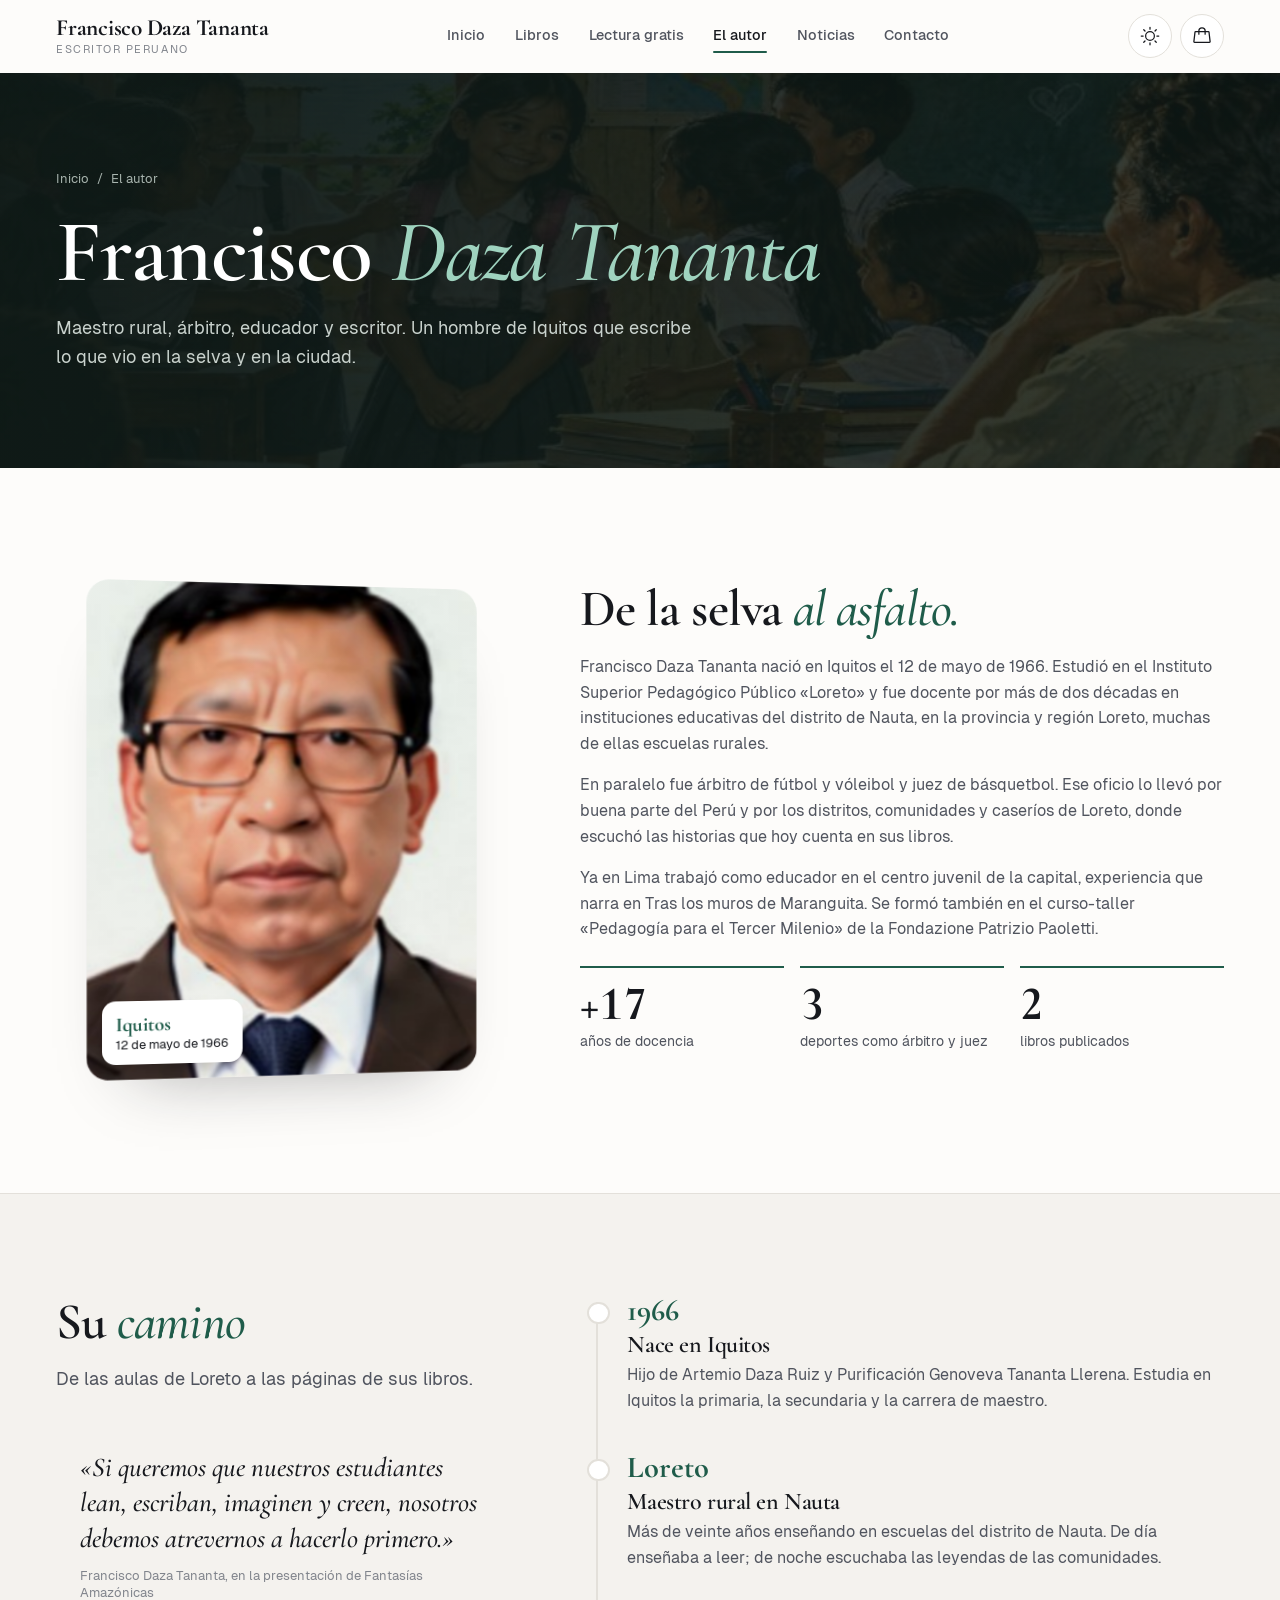
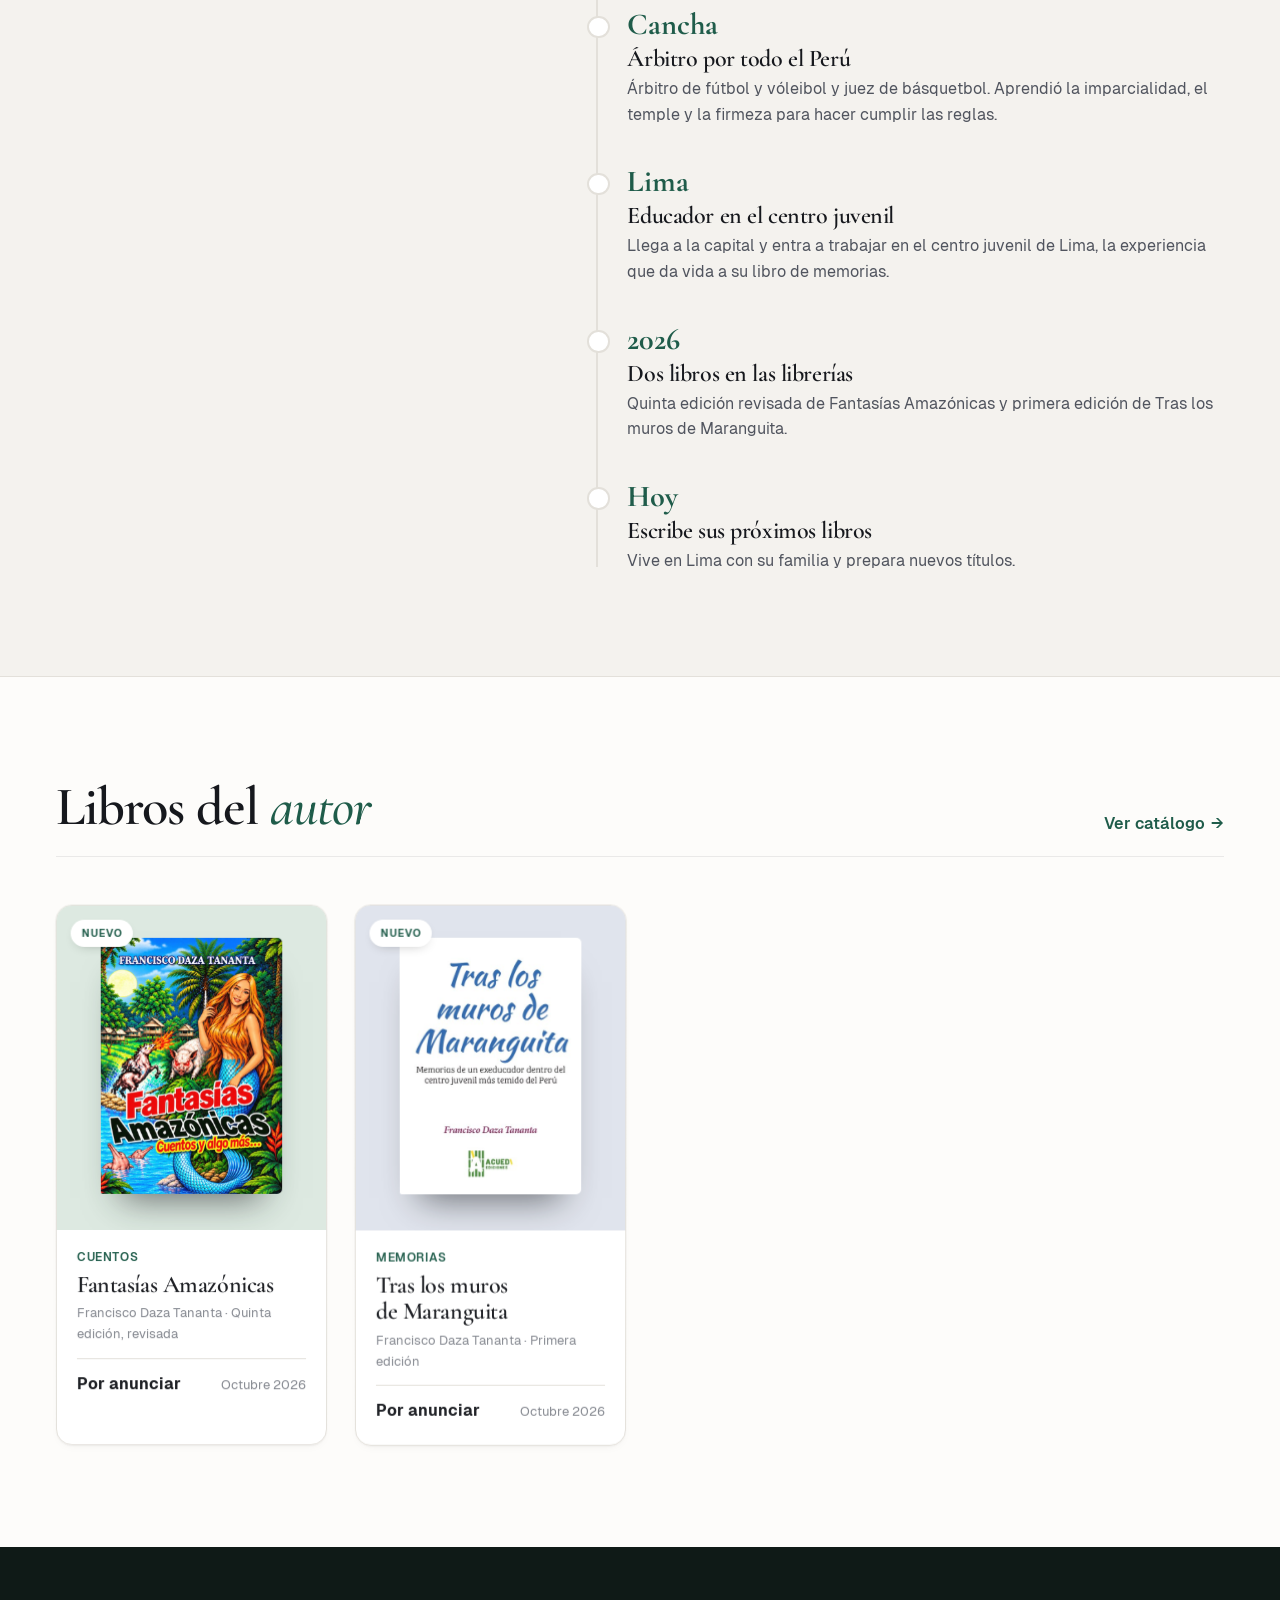
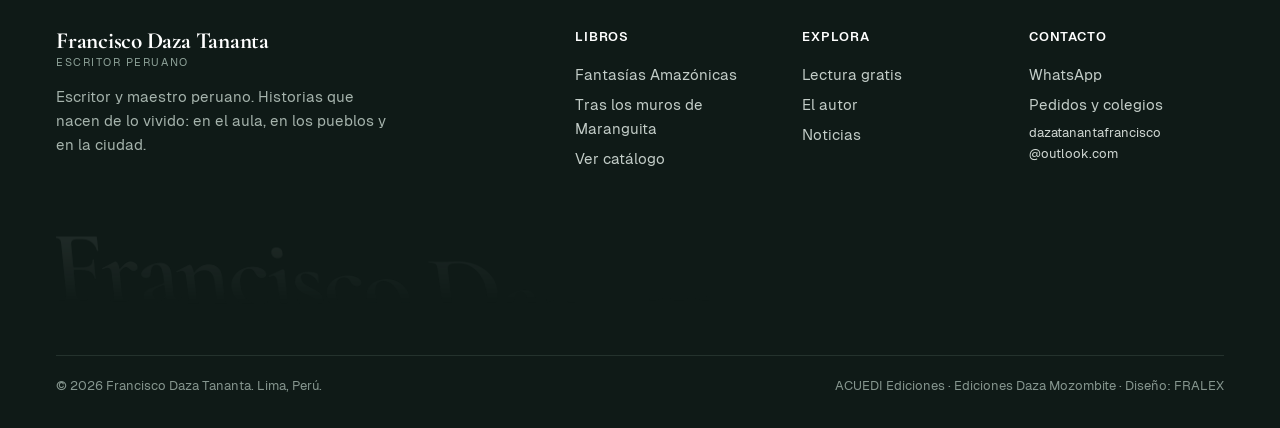
==== commit e4e16386: "Taste: tipografías alojadas en la web, íconos Phosphor, portada con menos texto, sin numeraciones ni" ====
--- a/autor.html
+++ b/autor.html
@@ -9,9 +9,9 @@
 <meta property="og:description" content="Biografía de Francisco Daza Tananta: maestro rural de Loreto, árbitro, educador y escritor.">
 <meta property="og:image" content="assets/img/francisco-daza-tananta.jpg">
 <link rel="icon" href="data:image/svg+xml,%3Csvg xmlns='http://www.w3.org/2000/svg' viewBox='0 0 64 64'%3E%3Crect width='64' height='64' rx='14' fill='%231F5C4A'/%3E%3Ctext x='32' y='44' font-family='Georgia' font-size='34' font-style='italic' fill='white' text-anchor='middle'%3EF%3C/text%3E%3C/svg%3E">
-<link rel="preconnect" href="https://fonts.googleapis.com">
-<link rel="preconnect" href="https://fonts.gstatic.com" crossorigin>
-<link rel="stylesheet" href="https://fonts.googleapis.com/css2?family=Cormorant+Garamond:ital,wght@0,500;0,600;0,700;1,500;1,600&family=EB+Garamond:ital,wght@0,400;1,400&family=Geist:wght@400;500;600;700&display=swap">
+<link rel="preload" href="assets/fonts/cormorant-garamond-latin-600-normal.woff2" as="font" type="font/woff2" crossorigin>
+<link rel="preload" href="assets/fonts/Geist-Regular.woff2" as="font" type="font/woff2" crossorigin>
+<link rel="stylesheet" href="assets/css/fonts.css">
 <link rel="stylesheet" href="assets/css/styles.css">
 <script>try{var t=localStorage.getItem("fdt-tema");if(t)document.documentElement.setAttribute("data-theme",t);if(sessionStorage.getItem("fdt-pase")){document.documentElement.classList.add("pase-in");sessionStorage.removeItem("fdt-pase");}}catch(e){}</script>
 <meta name="page" content="autor">
@@ -23,16 +23,16 @@
     <a class="logo" href="index.html"><b>Francisco Daza Tananta</b><span>Escritor peruano</span></a>
     <nav class="menu" aria-label="Principal"><a href="index.html">Inicio</a><a href="libros.html">Libros</a><a href="leer.html">Lectura gratis</a><a href="autor.html" aria-current="page">El autor</a><a href="noticias.html">Noticias</a><a href="contacto.html">Contacto</a></nav>
     <div class="tools">
-      <button class="icon-btn theme-btn" type="button" data-theme-toggle aria-label="Cambiar entre modo claro y oscuro"><svg class="sun" viewBox="0 0 24 24" fill="none" stroke="currentColor" stroke-width="1.7" stroke-linecap="round"><circle cx="12" cy="12" r="4"/><path d="M12 2v2M12 20v2M4.9 4.9l1.4 1.4M17.7 17.7l1.4 1.4M2 12h2M20 12h2M4.9 19.1l1.4-1.4M17.7 6.3l1.4-1.4"/></svg><svg class="moon" viewBox="0 0 24 24" fill="none" stroke="currentColor" stroke-width="1.7" stroke-linecap="round" stroke-linejoin="round"><path d="M20 14.5A8 8 0 1 1 9.5 4a6.5 6.5 0 0 0 10.5 10.5z"/></svg></button>
-      <button class="icon-btn" type="button" data-open-drawer="bag" aria-label="Ver mi pedido"><svg viewBox="0 0 24 24" fill="none" stroke="currentColor" stroke-width="1.7" stroke-linecap="round" stroke-linejoin="round"><path d="M6 7h12l-1 13H7L6 7z"/><path d="M9 7a3 3 0 0 1 6 0"/></svg><span class="count" id="bagCount">0</span></button>
-      <button class="icon-btn burger" type="button" data-open-drawer="menu" aria-label="Abrir menú"><svg viewBox="0 0 24 24" fill="none" stroke="currentColor" stroke-width="1.8" stroke-linecap="round"><path d="M4 7h16M4 12h16M4 17h10"/></svg></button>
+      <button class="icon-btn theme-btn" type="button" data-theme-toggle aria-label="Cambiar entre modo claro y oscuro"><svg class="sun" aria-hidden="true" viewBox="0 0 256 256" fill="currentColor"><path d="M120,40V16a8,8,0,0,1,16,0V40a8,8,0,0,1-16,0Zm72,88a64,64,0,1,1-64-64A64.07,64.07,0,0,1,192,128Zm-16,0a48,48,0,1,0-48,48A48.05,48.05,0,0,0,176,128ZM58.34,69.66A8,8,0,0,0,69.66,58.34l-16-16A8,8,0,0,0,42.34,53.66Zm0,116.68-16,16a8,8,0,0,0,11.32,11.32l16-16a8,8,0,0,0-11.32-11.32ZM192,72a8,8,0,0,0,5.66-2.34l16-16a8,8,0,0,0-11.32-11.32l-16,16A8,8,0,0,0,192,72Zm5.66,114.34a8,8,0,0,0-11.32,11.32l16,16a8,8,0,0,0,11.32-11.32ZM48,128a8,8,0,0,0-8-8H16a8,8,0,0,0,0,16H40A8,8,0,0,0,48,128Zm80,80a8,8,0,0,0-8,8v24a8,8,0,0,0,16,0V216A8,8,0,0,0,128,208Zm112-88H216a8,8,0,0,0,0,16h24a8,8,0,0,0,0-16Z"/></svg><svg class="moon" aria-hidden="true" viewBox="0 0 256 256" fill="currentColor"><path d="M233.54,142.23a8,8,0,0,0-8-2,88.08,88.08,0,0,1-109.8-109.8,8,8,0,0,0-10-10,104.84,104.84,0,0,0-52.91,37A104,104,0,0,0,136,224a103.09,103.09,0,0,0,62.52-20.88,104.84,104.84,0,0,0,37-52.91A8,8,0,0,0,233.54,142.23ZM188.9,190.34A88,88,0,0,1,65.66,67.11a89,89,0,0,1,31.4-26A106,106,0,0,0,96,56,104.11,104.11,0,0,0,200,160a106,106,0,0,0,14.92-1.06A89,89,0,0,1,188.9,190.34Z"/></svg></button>
+      <button class="icon-btn" type="button" data-open-drawer="bag" aria-label="Ver mi pedido"><svg aria-hidden="true" viewBox="0 0 256 256" fill="currentColor"><path d="M239.89,198.12l-14.26-120a16,16,0,0,0-16-14.12H176a48,48,0,0,0-96,0H46.33a16,16,0,0,0-16,14.12l-14.26,120A16,16,0,0,0,20,210.6a16.13,16.13,0,0,0,12,5.4H223.92A16.13,16.13,0,0,0,236,210.6,16,16,0,0,0,239.89,198.12ZM128,32a32,32,0,0,1,32,32H96A32,32,0,0,1,128,32ZM32,200,46.33,80H80v24a8,8,0,0,0,16,0V80h64v24a8,8,0,0,0,16,0V80h33.75l14.17,120Z"/></svg><span class="count" id="bagCount">0</span></button>
+      <button class="icon-btn burger" type="button" data-open-drawer="menu" aria-label="Abrir menú"><svg aria-hidden="true" viewBox="0 0 256 256" fill="currentColor"><path d="M224,128a8,8,0,0,1-8,8H40a8,8,0,0,1,0-16H216A8,8,0,0,1,224,128ZM40,72H216a8,8,0,0,0,0-16H40a8,8,0,0,0,0,16ZM216,184H40a8,8,0,0,0,0,16H216a8,8,0,0,0,0-16Z"/></svg></button>
     </div>
   </div>
 </header>
 <div class="drawer" id="drawer-menu" inert>
   <div class="bd" data-close-drawer></div>
   <aside class="panel" role="dialog" aria-modal="true" aria-label="Menú">
-    <div class="drawer-head"><h3>Menú</h3><button class="icon-btn" type="button" data-close-drawer aria-label="Cerrar"><svg viewBox="0 0 24 24" fill="none" stroke="currentColor" stroke-width="1.8" stroke-linecap="round"><path d="M6 6l12 12M18 6L6 18"/></svg></button></div>
+    <div class="drawer-head"><h3>Menú</h3><button class="icon-btn" type="button" data-close-drawer aria-label="Cerrar"><svg aria-hidden="true" viewBox="0 0 256 256" fill="currentColor"><path d="M205.66,194.34a8,8,0,0,1-11.32,11.32L128,139.31,61.66,205.66a8,8,0,0,1-11.32-11.32L116.69,128,50.34,61.66A8,8,0,0,1,61.66,50.34L128,116.69l66.34-66.35a8,8,0,0,1,11.32,11.32L139.31,128Z"/></svg></button></div>
     <nav class="mnav"><a href="index.html">Inicio<span>01</span></a><a href="libros.html">Libros<span>02</span></a><a href="leer.html">Lectura gratis<span>03</span></a><a href="autor.html" aria-current="page">El autor<span>04</span></a><a href="noticias.html">Noticias<span>05</span></a><a href="contacto.html">Contacto<span>06</span></a></nav>
     <div style="margin-top:auto;padding-top:2rem"><a class="btn btn-acc" style="width:100%" data-wa-general href="#">Escríbenos por WhatsApp</a></div>
   </aside>
@@ -40,7 +40,7 @@
 <div class="drawer" id="drawer-bag" inert>
   <div class="bd" data-close-drawer></div>
   <aside class="panel" role="dialog" aria-modal="true" aria-label="Tu pedido">
-    <div class="drawer-head"><h3>Tu pedido</h3><button class="icon-btn" type="button" data-close-drawer aria-label="Cerrar"><svg viewBox="0 0 24 24" fill="none" stroke="currentColor" stroke-width="1.8" stroke-linecap="round"><path d="M6 6l12 12M18 6L6 18"/></svg></button></div>
+    <div class="drawer-head"><h3>Tu pedido</h3><button class="icon-btn" type="button" data-close-drawer aria-label="Cerrar"><svg aria-hidden="true" viewBox="0 0 256 256" fill="currentColor"><path d="M205.66,194.34a8,8,0,0,1-11.32,11.32L128,139.31,61.66,205.66a8,8,0,0,1-11.32-11.32L116.69,128,50.34,61.66A8,8,0,0,1,61.66,50.34L128,116.69l66.34-66.35a8,8,0,0,1,11.32,11.32L139.31,128Z"/></svg></button></div>
     <ol class="steps-mini" id="bagSteps" aria-label="Pasos del pedido"><li class="on">Libros</li><li>Tus datos</li><li>Enviar</li></ol>
     <div class="bag-view" id="bagView1">
       <div class="bag-list" id="bagList"></div>
@@ -65,7 +65,7 @@
       </fieldset>
       <div class="field"><label for="o-note">Nota (opcional)</label><input id="o-note" name="nota" type="text" placeholder="Por ejemplo: es para regalo"></div>
       <div class="sum" id="bagSum"></div>
-      <button class="btn btn-acc" type="submit"><svg viewBox="0 0 24 24" aria-hidden="true"><path fill="currentColor" d="M12 2a10 10 0 0 0-8.7 14.9L2 22l5.2-1.3A10 10 0 1 0 12 2zm0 18.2c-1.5 0-3-.4-4.2-1.2l-.3-.2-3.1.8.8-3-.2-.3A8.2 8.2 0 1 1 12 20.2z"/></svg>Enviar pedido por WhatsApp</button>
+      <button class="btn btn-acc" type="submit"><svg aria-hidden="true" viewBox="0 0 256 256" fill="currentColor"><path d="M187.58,144.84l-32-16a8,8,0,0,0-8,.5l-14.69,9.8a40.55,40.55,0,0,1-16-16l9.8-14.69a8,8,0,0,0,.5-8l-16-32A8,8,0,0,0,104,64a40,40,0,0,0-40,40,88.1,88.1,0,0,0,88,88,40,40,0,0,0,40-40A8,8,0,0,0,187.58,144.84ZM152,176a72.08,72.08,0,0,1-72-72A24,24,0,0,1,99.29,80.46l11.48,23L101,118a8,8,0,0,0-.73,7.51,56.47,56.47,0,0,0,30.15,30.15A8,8,0,0,0,138,155l14.61-9.74,23,11.48A24,24,0,0,1,152,176ZM128,24A104,104,0,0,0,36.18,176.88L24.83,210.93a16,16,0,0,0,20.24,20.24l34.05-11.35A104,104,0,1,0,128,24Zm0,192a87.87,87.87,0,0,1-44.06-11.81,8,8,0,0,0-6.54-.67L40,216,52.47,178.6a8,8,0,0,0-.66-6.54A88,88,0,1,1,128,216Z"/></svg>Enviar pedido por WhatsApp</button>
       <button class="btn btn-line" type="button" id="backToBag">← Volver a mis libros</button>
       <p class="fine">Se abre WhatsApp con tu pedido escrito. Te confirmamos el precio final y la entrega.</p>
     </form>
--- a/assets/css/fonts.css
+++ b/assets/css/fonts.css
@@ -0,0 +1,12 @@
+/* Tipografías alojadas en la propia web (más rápido y sin depender de Google) */
+@font-face{font-family:"Cormorant Garamond";font-style:normal;font-weight:500;font-display:swap;src:url(../fonts/cormorant-garamond-latin-500-normal.woff2) format("woff2")}
+@font-face{font-family:"Cormorant Garamond";font-style:normal;font-weight:600;font-display:swap;src:url(../fonts/cormorant-garamond-latin-600-normal.woff2) format("woff2")}
+@font-face{font-family:"Cormorant Garamond";font-style:normal;font-weight:700;font-display:swap;src:url(../fonts/cormorant-garamond-latin-700-normal.woff2) format("woff2")}
+@font-face{font-family:"Cormorant Garamond";font-style:italic;font-weight:500;font-display:swap;src:url(../fonts/cormorant-garamond-latin-500-italic.woff2) format("woff2")}
+@font-face{font-family:"Cormorant Garamond";font-style:italic;font-weight:600;font-display:swap;src:url(../fonts/cormorant-garamond-latin-600-italic.woff2) format("woff2")}
+@font-face{font-family:"EB Garamond";font-style:normal;font-weight:400;font-display:swap;src:url(../fonts/eb-garamond-latin-400-normal.woff2) format("woff2")}
+@font-face{font-family:"EB Garamond";font-style:italic;font-weight:400;font-display:swap;src:url(../fonts/eb-garamond-latin-400-italic.woff2) format("woff2")}
+@font-face{font-family:"Geist";font-style:normal;font-weight:400;font-display:swap;src:url(../fonts/Geist-Regular.woff2) format("woff2")}
+@font-face{font-family:"Geist";font-style:normal;font-weight:500;font-display:swap;src:url(../fonts/Geist-Medium.woff2) format("woff2")}
+@font-face{font-family:"Geist";font-style:normal;font-weight:600;font-display:swap;src:url(../fonts/Geist-SemiBold.woff2) format("woff2")}
+@font-face{font-family:"Geist";font-style:normal;font-weight:700;font-display:swap;src:url(../fonts/Geist-Bold.woff2) format("woff2")}
--- a/assets/css/styles.css
+++ b/assets/css/styles.css
@@ -102,7 +102,7 @@
 .logo span{font-size:.6875rem;letter-spacing:.14em;text-transform:uppercase;color:var(--fg-3);margin-top:.25rem}
 .menu{display:flex;align-items:center;gap:.25rem}
 .menu a{position:relative;padding:.5rem .8rem;font-size:.9rem;font-weight:500;color:var(--fg-2);border-radius:999px;transition:color .2s,background .2s}
-.menu a:hover{color:var(--fg);background:var(--bg-2)}
+@media (hover:hover) and (pointer:fine){.menu a:hover{color:var(--fg);background:var(--bg-2)}}
 .menu a[aria-current="page"]{color:var(--fg)}
 .menu a[aria-current="page"]::after{content:"";position:absolute;left:.8rem;right:.8rem;bottom:.15rem;height:2px;border-radius:2px;background:var(--acc)}
 .tools{display:flex;align-items:center;gap:.5rem}
@@ -110,8 +110,8 @@
 .icon-btn:active{transform:scale(.94)}
 @media (hover:hover){.icon-btn:hover{border-color:var(--fg)}}
 .icon-btn svg{width:1.2rem;height:1.2rem}
-.count{position:absolute;top:-.3rem;right:-.3rem;min-width:1.3rem;height:1.3rem;padding:0 .3rem;border-radius:999px;background:var(--acc);color:#fff;font-size:.7rem;font-weight:700;display:grid;place-items:center;transform:scale(0);transition:transform .35s var(--ease)}
-.count.on{transform:scale(1)}
+.count{position:absolute;top:-.3rem;right:-.3rem;min-width:1.3rem;height:1.3rem;padding:0 .3rem;border-radius:999px;background:var(--acc);color:#fff;font-size:.7rem;font-weight:700;display:grid;place-items:center;transform:scale(.6);opacity:0;transition:transform 250ms var(--ease-out),opacity 200ms ease}
+.count.on{transform:scale(1);opacity:1}
 .count.bump{animation:bump .5s var(--ease)}
 @keyframes bump{40%{transform:scale(1.35)}}
 .burger{display:none}
@@ -208,7 +208,7 @@
 @keyframes prog{to{transform:scaleX(1)}}
 .arrows{display:flex;gap:.5rem}
 .arrows button{width:2.75rem;height:2.75rem;border-radius:50%;border:1px solid rgba(255,255,255,.3);background:rgba(255,255,255,.06);color:#fff;cursor:pointer;font-size:1.05rem;transition:background .2s}
-.arrows button:hover{background:rgba(255,255,255,.18)}
+@media (hover:hover) and (pointer:fine){.arrows button:hover{background:rgba(255,255,255,.18)}}
 @media (max-width:860px){
   .hero > .wrap{grid-template-columns:1fr;min-height:57rem;align-content:start;padding-top:2rem;gap:1.5rem}
   .hero .stage{order:-1}
@@ -228,10 +228,10 @@
 
 /* ---------- Tarjetas de libro ---------- */
 .grid{display:grid;grid-template-columns:repeat(auto-fill,minmax(15.5rem,1fr));gap:clamp(1rem,2.5vw,1.75rem)}
-.card{display:grid;grid-template-rows:auto 1fr;background:var(--surface);border:1px solid var(--line);border-radius:var(--r-card);overflow:hidden;transition:box-shadow 300ms ease,transform 300ms var(--ease-out);position:relative}
+.card{display:grid;grid-template-rows:auto 1fr;background:var(--surface);border:1px solid var(--line);border-radius:var(--r-card);overflow:hidden;transition:box-shadow 250ms ease,border-color 250ms ease,transform 250ms var(--ease-out);position:relative}
 @media (hover:hover){.card:hover{box-shadow:0 26px 50px -30px var(--shadow);transform:translateY(-4px)}}
 .card .cv{position:relative;background:var(--tint,var(--bg-2));padding:2rem 2.75rem 2.25rem;display:grid;place-items:center;overflow:hidden}
-.card .cv img{width:100%;aspect-ratio:.71;object-fit:cover;border-radius:2px 5px 5px 2px;box-shadow:0 24px 34px -20px rgba(22,24,29,.65);transition:transform .7s var(--ease)}
+.card .cv img{width:100%;aspect-ratio:.71;object-fit:cover;border-radius:2px 5px 5px 2px;box-shadow:0 24px 34px -20px rgba(22,24,29,.65);transition:transform 400ms var(--ease-out)}
 @media (hover:hover){.card:hover .cv img{transform:translateY(-6px) rotate(-1.5deg) scale(1.02)}}
 .card .quick{position:absolute;left:1rem;right:1rem;bottom:1rem;display:flex;gap:.5rem;opacity:0;transform:translateY(8px);transition:opacity 200ms ease,transform 250ms var(--ease-out)}
 .card:hover .quick,.card:focus-within .quick{opacity:1;transform:none}
@@ -258,7 +258,7 @@
 .band{position:relative;border-radius:var(--r-panel);overflow:hidden;background:var(--night);color:#fff;display:grid;grid-template-columns:minmax(0,6fr) minmax(0,5fr);isolation:isolate}
 .band .bgimg{position:absolute;inset:0;z-index:-1}
 .band .bgimg img{width:100%;height:100%;object-fit:cover;opacity:.45;transform:scale(1.05);transition:transform 6s var(--ease)}
-.band:hover .bgimg img{transform:scale(1)}
+@media (hover:hover) and (pointer:fine){.band:hover .bgimg img{transform:scale(1)}}
 .band .bgimg::after{content:"";position:absolute;inset:0;background:linear-gradient(90deg,rgba(15,26,23,.95),rgba(15,26,23,.6) 60%,rgba(15,26,23,.2))}
 .band .txt{padding:clamp(2rem,6vw,4.5rem);display:grid;gap:1.1rem;align-content:center}
 .band h2{font-size:clamp(2.2rem,4.6vw,3.6rem);color:#fff}
@@ -272,7 +272,7 @@
 .creature{position:relative;border-radius:var(--r-card);overflow:hidden;min-height:22rem;color:#fff;isolation:isolate;cursor:pointer;border:0;padding:0;text-align:left;background:var(--night)}
 .creature img{position:absolute;inset:0;width:100%;height:100%;object-fit:cover;z-index:-2;transition:transform 1.2s var(--ease)}
 .creature::before{content:"";position:absolute;inset:0;z-index:-1;background:linear-gradient(0deg,rgba(15,26,23,.95) 0%,rgba(15,26,23,.25) 55%,rgba(15,26,23,0) 75%);transition:background .5s}
-.creature:hover img{transform:scale(1.06)}
+@media (hover:hover) and (pointer:fine){.creature:hover img{transform:scale(1.06)}}
 .creature .in{position:absolute;left:0;right:0;bottom:0;padding:1.4rem;display:grid;gap:.4rem}
 .creature small{font-size:.75rem;letter-spacing:.06em;text-transform:uppercase;color:#9FD3BF;font-weight:600}
 .creature h3{font-size:clamp(1.6rem,2.6vw,2.2rem);color:#fff}
@@ -331,7 +331,7 @@
 .phead::after{content:"";position:absolute;inset:0;z-index:-1;background:linear-gradient(90deg,rgba(15,26,23,.95),rgba(15,26,23,.55))}
 .phead .wrap{padding-block:clamp(3.5rem,8vw,6rem);display:grid;gap:1rem}
 .crumbs{font-size:.8125rem;color:#A9B5AF;display:flex;gap:.5rem;flex-wrap:wrap}
-.crumbs a:hover{color:#fff}
+@media (hover:hover) and (pointer:fine){.crumbs a:hover{color:#fff}}
 .phead h1{font-size:clamp(2.8rem,7vw,5.5rem);color:#fff;animation:rise .9s var(--ease) both}
 .phead h1 em{color:#9FD3BF}
 .phead p{color:#C9D2CD;max-width:54ch;font-size:1.125rem;animation:rise .9s .1s var(--ease) both}
@@ -445,12 +445,12 @@
 
 /* ---------- Noticias ---------- */
 .news{display:grid;grid-template-columns:repeat(12,minmax(0,1fr));gap:1rem}
-.post{grid-column:span 4;border:1px solid var(--line);border-radius:var(--r-card);background:var(--surface);padding:1.5rem;display:grid;gap:.75rem;align-content:start;transition:transform .5s var(--ease),box-shadow .4s}
-.post:hover{transform:translateY(-4px);box-shadow:0 22px 44px -30px rgba(22,24,29,.4)}
+.post{grid-column:span 4;border:1px solid var(--line);border-radius:var(--r-card);background:var(--surface);padding:1.5rem;display:grid;gap:.75rem;align-content:start;transition:transform 250ms var(--ease-out),box-shadow 250ms ease}
+@media (hover:hover) and (pointer:fine){.post:hover{transform:translateY(-4px);box-shadow:0 22px 44px -30px rgba(22,24,29,.4)}}
 .post.big{grid-column:span 8;grid-row:span 2;padding:0;overflow:hidden;align-content:stretch;grid-template-rows:minmax(14rem,1fr) auto}
 .post.big .im{position:relative;overflow:hidden}
 .post.big .im img{position:absolute;inset:0;width:100%;height:100%;object-fit:cover;transition:transform 1.2s var(--ease)}
-.post.big:hover .im img{transform:scale(1.04)}
+@media (hover:hover) and (pointer:fine){.post.big:hover .im img{transform:scale(1.04)}}
 .post.big .tx{padding:1.75rem;display:grid;gap:.6rem}
 .post .k{display:flex;justify-content:space-between;gap:1rem;font-size:.8125rem;color:var(--fg-3)}
 .post .k i{font-style:normal;color:var(--acc-tx);font-weight:600}
@@ -492,7 +492,7 @@
 footer p{color:#A5B3AC;margin-top:.9rem;max-width:34ch}
 footer h5{margin:0 0 .75rem;font-size:.8125rem;letter-spacing:.06em;text-transform:uppercase;color:#fff;font-weight:600}
 footer a{display:block;color:#C3CDC8;padding-block:.2rem;transition:color .2s}
-footer a:hover{color:#fff}
+@media (hover:hover) and (pointer:fine){footer a:hover{color:#fff}}
 footer code{font-family:inherit;font-size:.8125rem;user-select:all;overflow-wrap:anywhere;display:block;margin-top:.2rem}
 .foot-bottom{margin-top:3rem;padding-top:1.25rem;border-top:1px solid #24322D;display:flex;flex-wrap:wrap;justify-content:space-between;gap:1rem;font-size:.8125rem;color:#86968F}
 .totop{position:fixed;right:calc(1.25rem + env(safe-area-inset-right,0px));bottom:calc(1.25rem + env(safe-area-inset-bottom,0px));z-index:70;width:3rem;height:3rem;border-radius:50%;border:0;background:var(--inv-bg);color:var(--inv-fg);cursor:pointer;opacity:0;transform:translateY(20px);transition:opacity .3s,transform .4s var(--ease);pointer-events:none}
@@ -521,7 +521,7 @@
   :root:not([data-theme="light"]) .theme-btn .moon{display:block}
 }
 .theme-btn svg{transition:transform .6s var(--ease)}
-.theme-btn:hover svg{transform:rotate(25deg)}
+@media (hover:hover) and (pointer:fine){.theme-btn:hover svg{transform:rotate(25deg)}}
 :root[data-theme="dark"] .card .cv,:root[data-theme="dark"] .pdp-media{background:color-mix(in srgb,var(--tint,#2a3a33) 14%,var(--bg-2))}
 :root[data-theme="dark"] .author .ph img,:root[data-theme="dark"] .bag-item img{filter:brightness(.92)}
 :root[data-theme="dark"] footer{background:#0A0E0C;border-top:1px solid var(--line)}
@@ -550,7 +550,7 @@
 /* ---------- Abanico de portadas ---------- */
 .fan{position:relative;display:grid;place-items:center;min-height:22rem;padding:2rem}
 .fan img{position:absolute;width:min(42%,11rem);aspect-ratio:.71;object-fit:cover;border-radius:2px 6px 6px 2px;box-shadow:0 30px 50px -24px rgba(0,0,0,.8);transform:translateX(calc((var(--i) - (var(--n) - 1) / 2) * 38%)) rotate(calc((var(--i) - (var(--n) - 1) / 2) * 7deg));transition:transform .8s var(--ease)}
-.band:hover .fan img{transform:translateX(calc((var(--i) - (var(--n) - 1) / 2) * 52%)) rotate(calc((var(--i) - (var(--n) - 1) / 2) * 10deg)) translateY(-6px)}
+@media (hover:hover) and (pointer:fine){.band:hover .fan img{transform:translateX(calc((var(--i) - (var(--n) - 1) / 2) * 52%)) rotate(calc((var(--i) - (var(--n) - 1) / 2) * 10deg)) translateY(-6px)}}
 .band.plain{background:linear-gradient(135deg,#0F1A17,#1A2E27)}
 @media (max-width:860px){.fan{min-height:16rem;order:-1}}
 
@@ -562,7 +562,7 @@
 .themebar a[aria-current="true"]::after{content:" ×"}
 .tags{display:flex;flex-wrap:wrap;gap:.4rem}
 .extra{display:grid;grid-template-columns:minmax(0,1fr) auto;gap:.2rem 1rem;align-items:center;padding:1.2rem 1.4rem;border-radius:var(--r-card);background:var(--acc-soft);transition:transform .4s var(--ease)}
-.extra:hover{transform:translateY(-2px)}
+@media (hover:hover) and (pointer:fine){.extra:hover{transform:translateY(-2px)}}
 .extra b{font-family:var(--f-display);font-size:1.35rem}
 .extra span:not(.ar){grid-column:1;color:var(--fg-2);font-size:.9rem}
 .extra .ar{grid-row:1 / span 2;grid-column:2;font-size:1.3rem;color:var(--acc-tx)}
@@ -734,7 +734,6 @@
 .bag-view{display:flex;flex-direction:column;flex:1;gap:.9rem;animation:slidein .4s var(--ease)}
 .bag-view[hidden]{display:none}
 #bagView1{gap:1rem}
-.checkout .field input{border-radius:14px}
 .opts{border:0;margin:0;padding:0;display:flex;flex-wrap:wrap;gap:.45rem}
 .opts legend{font-size:.8125rem;font-weight:500;color:var(--fg-2);margin-bottom:.45rem;padding:0}
 .opts label{position:relative;cursor:pointer}
@@ -752,7 +751,7 @@
 .sent h4{font-family:var(--f-display);font-size:1.9rem}
 .sent .muted{color:var(--fg-2);font-size:.95rem}
 .sent-ico{width:4.5rem;height:4.5rem;border-radius:50%;background:var(--acc);color:#fff;display:grid;place-items:center;font-size:2rem;animation:popin .6s var(--ease)}
-@keyframes popin{0%{transform:scale(0) rotate(-30deg)}60%{transform:scale(1.12)}100%{transform:none}}
+@keyframes popin{0%{transform:scale(.6) rotate(-20deg);opacity:0}60%{transform:scale(1.06);opacity:1}100%{transform:none}}
 
 /* Libro que vuela a la bolsa */
 .flyer{position:fixed;z-index:130;pointer-events:none;object-fit:cover;border-radius:3px 6px 6px 3px;box-shadow:0 20px 40px -12px rgba(0,0,0,.5);margin:0}
@@ -953,11 +952,11 @@
 /* Cortina entre páginas */
 .curtain{position:fixed;inset:0;z-index:200;background:var(--night);color:#fff;display:grid;place-items:center;pointer-events:none;transform:translateY(100%);visibility:hidden}
 .curtain span{font-family:var(--f-display);font-size:clamp(2rem,5vw,3.6rem);font-style:italic;opacity:0;transform:translateY(20px);transition:opacity .4s ease .15s,transform .6s var(--ease) .1s}
-html.pase-go .curtain{visibility:visible;transform:none;transition:transform .5s cubic-bezier(.77,0,.175,1)}
+html.pase-go .curtain{visibility:visible;transform:none;transition:transform 340ms cubic-bezier(.77,0,.175,1)}
 html.pase-go .curtain span{opacity:1;transform:none}
 html.pase-in .curtain{visibility:visible;transform:none;transition:none}
 html.pase-in .curtain span{opacity:1;transform:none;transition:none}
-html.pase-in.pase-out .curtain{transform:translateY(-100%);transition:transform .8s cubic-bezier(.77,0,.175,1)}
+html.pase-in.pase-out .curtain{transform:translateY(-100%);transition:transform 550ms cubic-bezier(.77,0,.175,1)}
 html.pase-in.pase-out .curtain span{opacity:0;transition:opacity .3s}
 
 /* Brillo que sigue al mouse sobre las tarjetas inclinadas */
@@ -1039,3 +1038,37 @@
   .sc-txt dl{grid-template-columns:1fr 1fr}
 }
 .duo .band{grid-template-rows:1fr;align-content:center}.duo .band .txt{padding-bottom:clamp(1.75rem,4vw,2.75rem)}
+
+
+/* =====================================================================
+   ACABADO PREMIUM (detalles finos)
+   ===================================================================== */
+:root{--sh-1:0 1px 2px rgba(22,24,29,.04),0 4px 12px -6px rgba(22,24,29,.08);--sh-2:0 2px 4px rgba(22,24,29,.04),0 18px 40px -24px rgba(22,24,29,.28);--sh-3:0 4px 8px rgba(22,24,29,.05),0 36px 70px -36px rgba(22,24,29,.42)}
+::selection{background:color-mix(in srgb,var(--acc) 22%,transparent);color:inherit}
+html{scrollbar-width:thin;scrollbar-color:color-mix(in srgb,var(--fg) 25%,transparent) transparent}
+body{font-feature-settings:"kern","liga";text-rendering:optimizeLegibility}
+h1,h2,h3{letter-spacing:-.018em;font-feature-settings:"kern","liga","dlig"}
+.kicker,.sc-txt .kicker{font-size:.72rem;letter-spacing:.16em}
+.lead{line-height:1.65}
+:focus-visible{outline:2px solid color-mix(in srgb,var(--acc) 80%,transparent);outline-offset:3px}
+/* botones: brillo interior sutil y sombra en capas */
+.btn-acc{box-shadow:inset 0 1px 0 rgba(255,255,255,.14),0 1px 2px rgba(15,40,32,.2),0 10px 24px -14px rgba(31,92,74,.65)}
+@media (hover:hover) and (pointer:fine){.btn-acc:hover{box-shadow:inset 0 1px 0 rgba(255,255,255,.18),0 2px 4px rgba(15,40,32,.2),0 16px 30px -16px rgba(31,92,74,.75)}}
+.btn-line{box-shadow:var(--sh-1)}
+/* tarjetas y paneles: borde fino y sombra en capas */
+.card,.subscribe,.howto,.qa details,.buybox{box-shadow:var(--sh-1)}
+@media (hover:hover) and (pointer:fine){.card:hover{box-shadow:var(--sh-3);border-color:color-mix(in srgb,var(--fg) 14%,var(--line))}}
+.card .pill{letter-spacing:.1em;font-size:.65rem}
+/* números con cifras del mismo ancho */
+.stats b,.sc-num,.op-count,.count{font-variant-numeric:tabular-nums lining-nums}
+/* encabezados de sección: línea más fina */
+.sec-head{border-color:color-mix(in srgb,var(--fg) 8%,transparent)}
+
+/* ---------- Ajustes "taste" ---------- */
+.howto-note span::before{display:none}
+.howto-note span{padding:.35rem .85rem}
+svg[aria-hidden]{flex:none}
+.icon-btn svg{width:1.25rem;height:1.25rem}
+.btn svg{width:1.2em;height:1.2em}
+.hero .hook{max-width:44ch}
+.hero .in .stage.gl-ready .book3d,.stage.gl-ready .book3d{opacity:0;pointer-events:none;transition:none}
